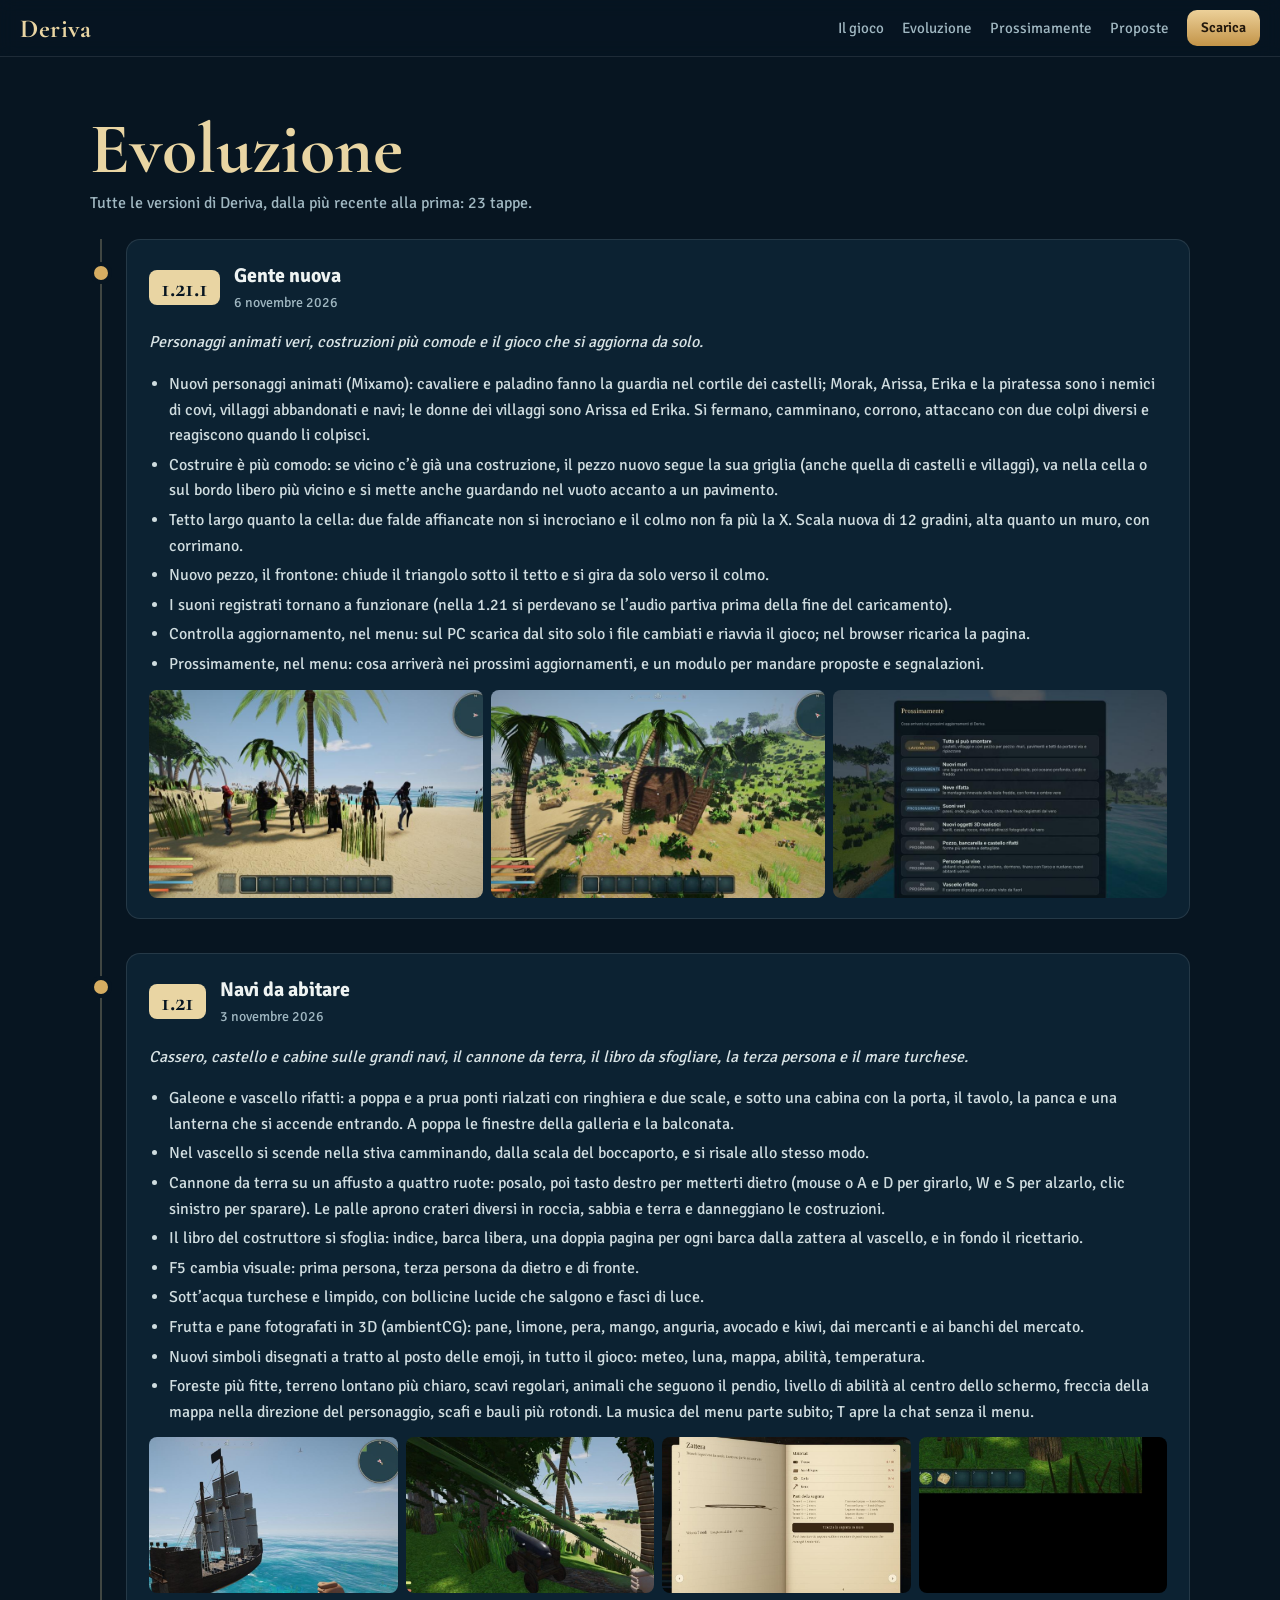
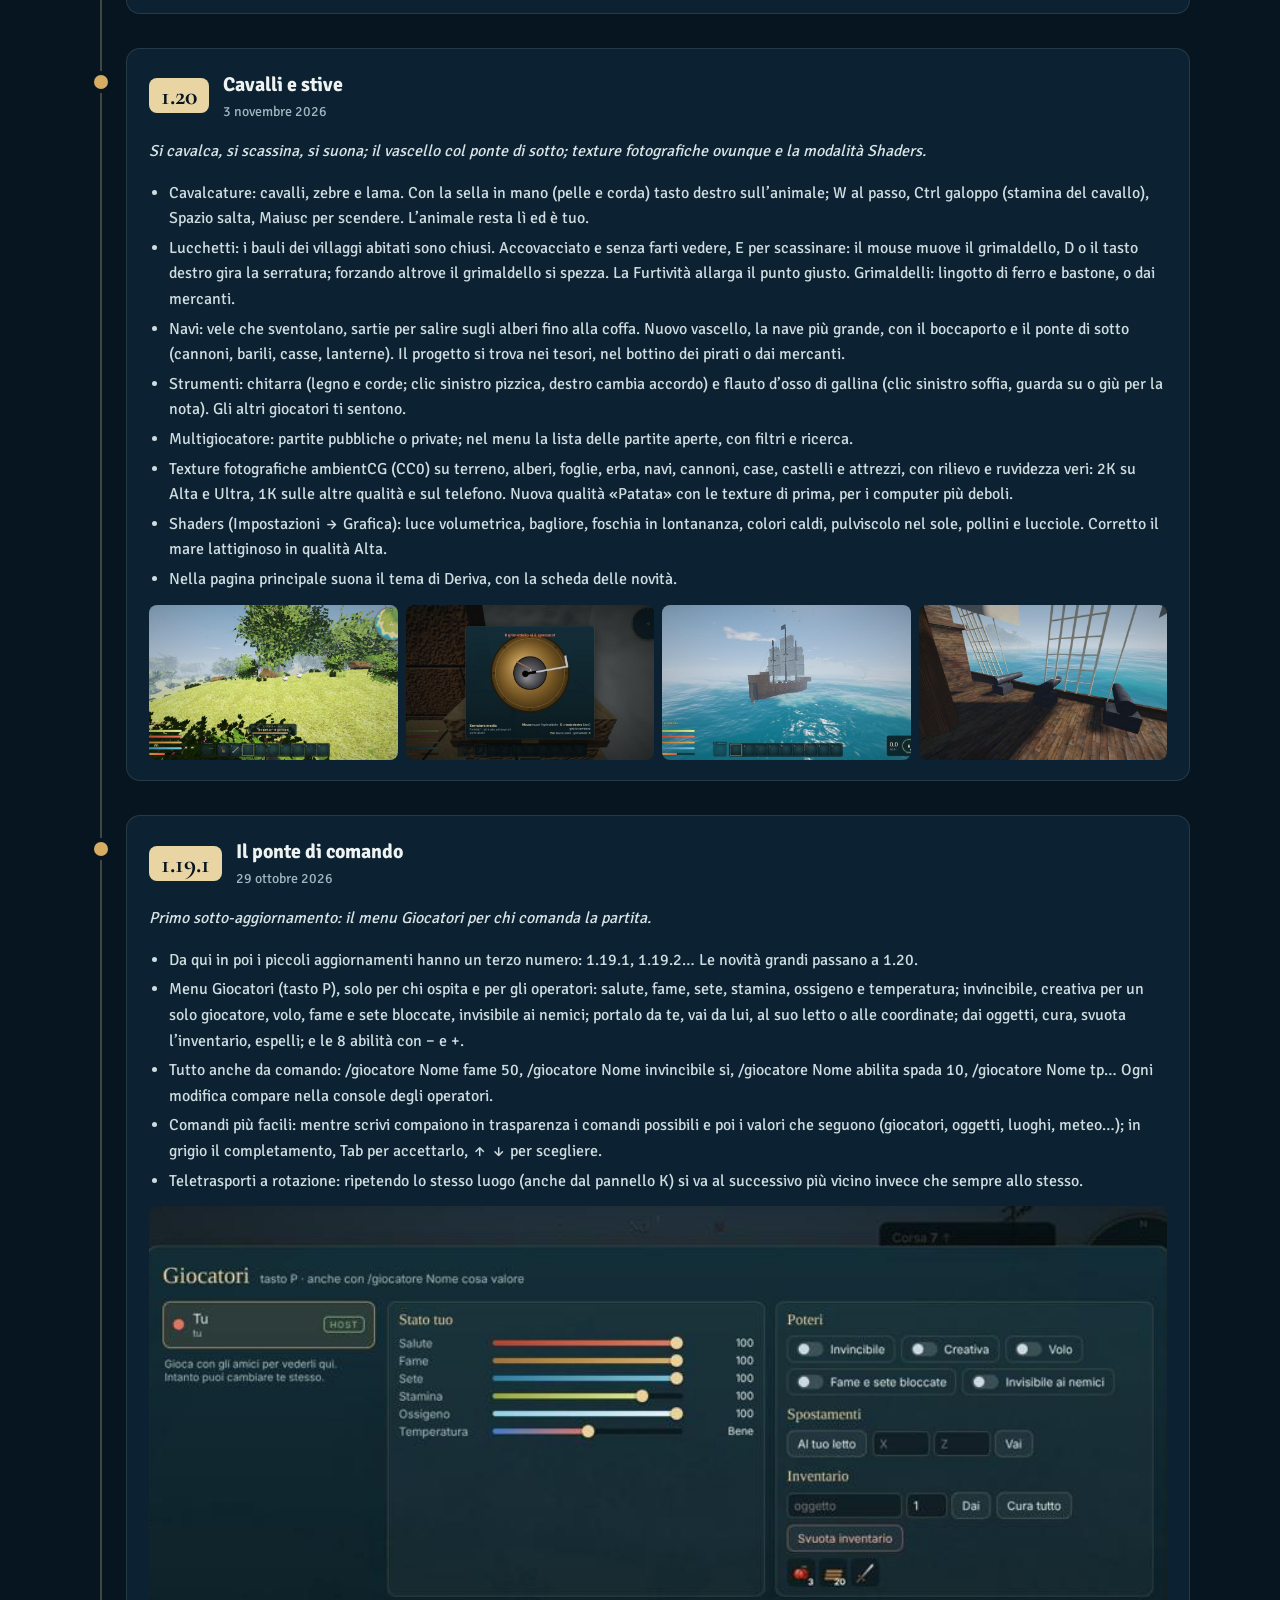
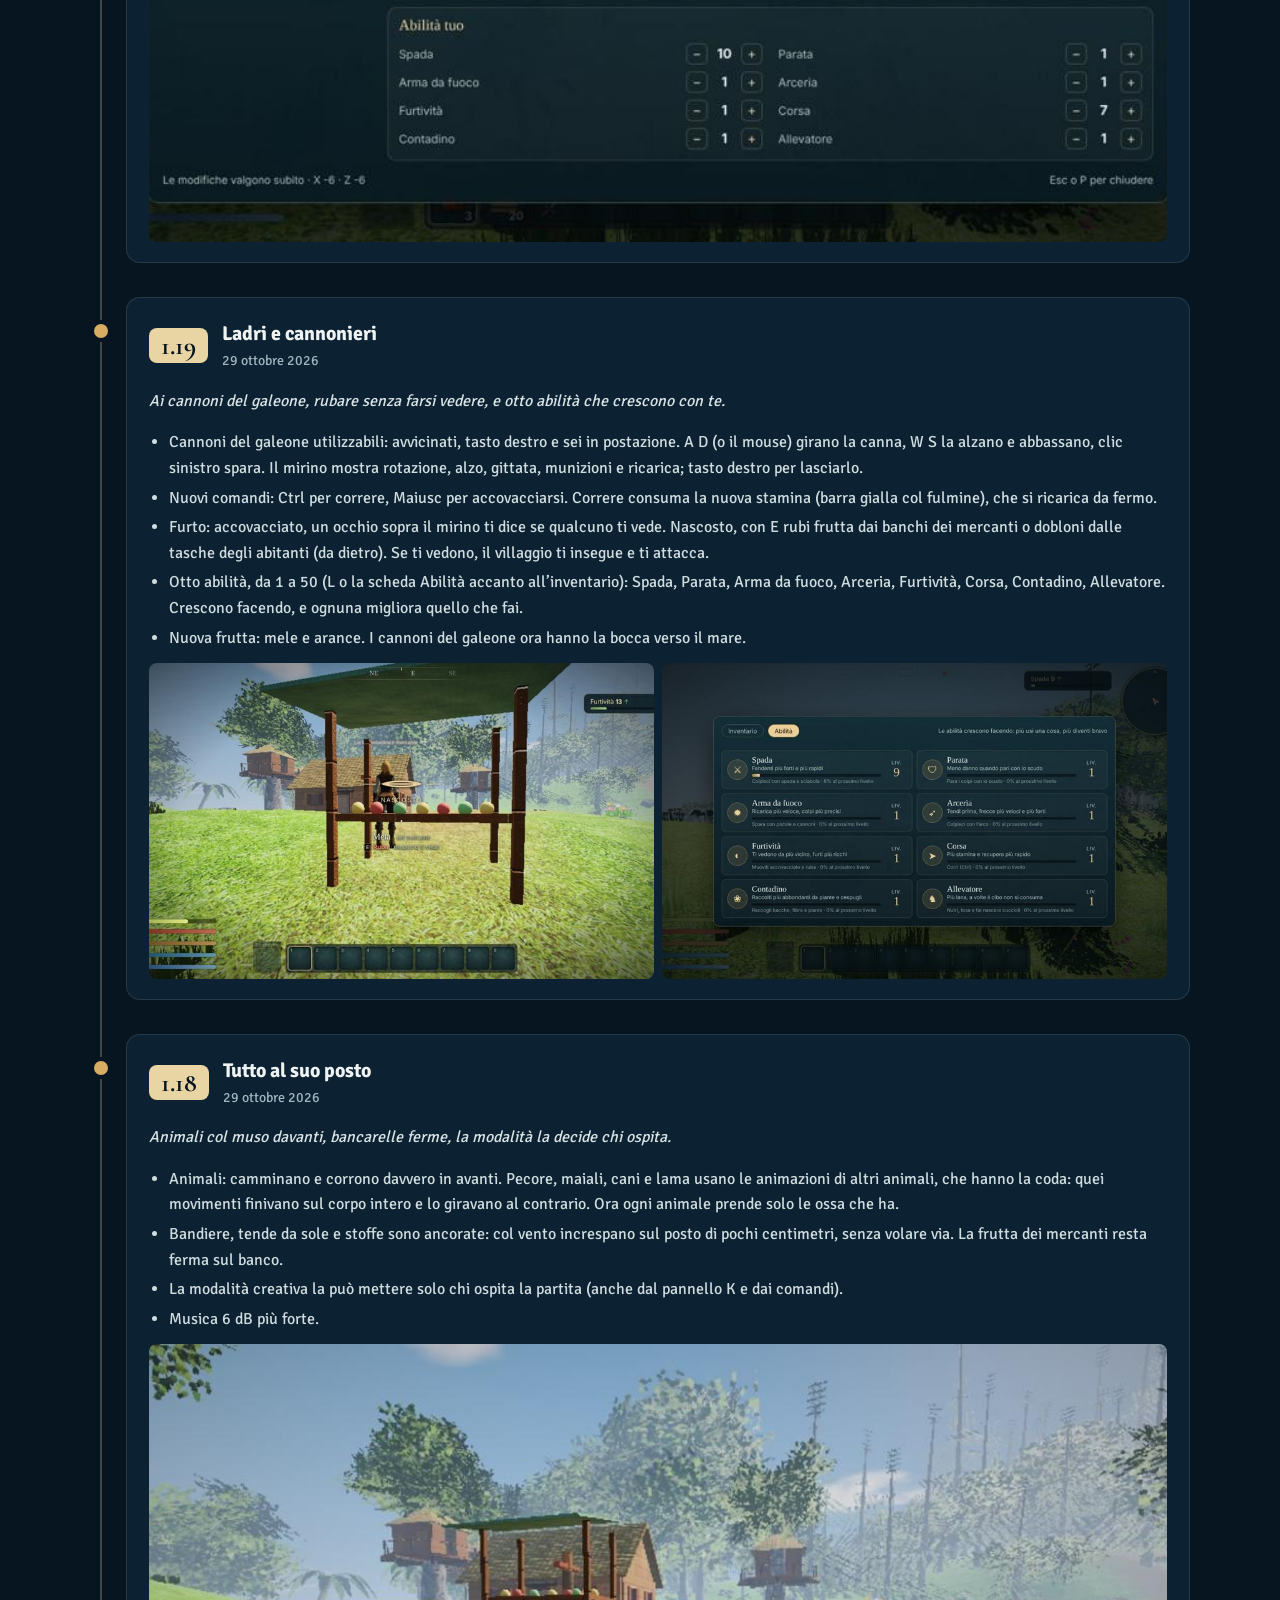
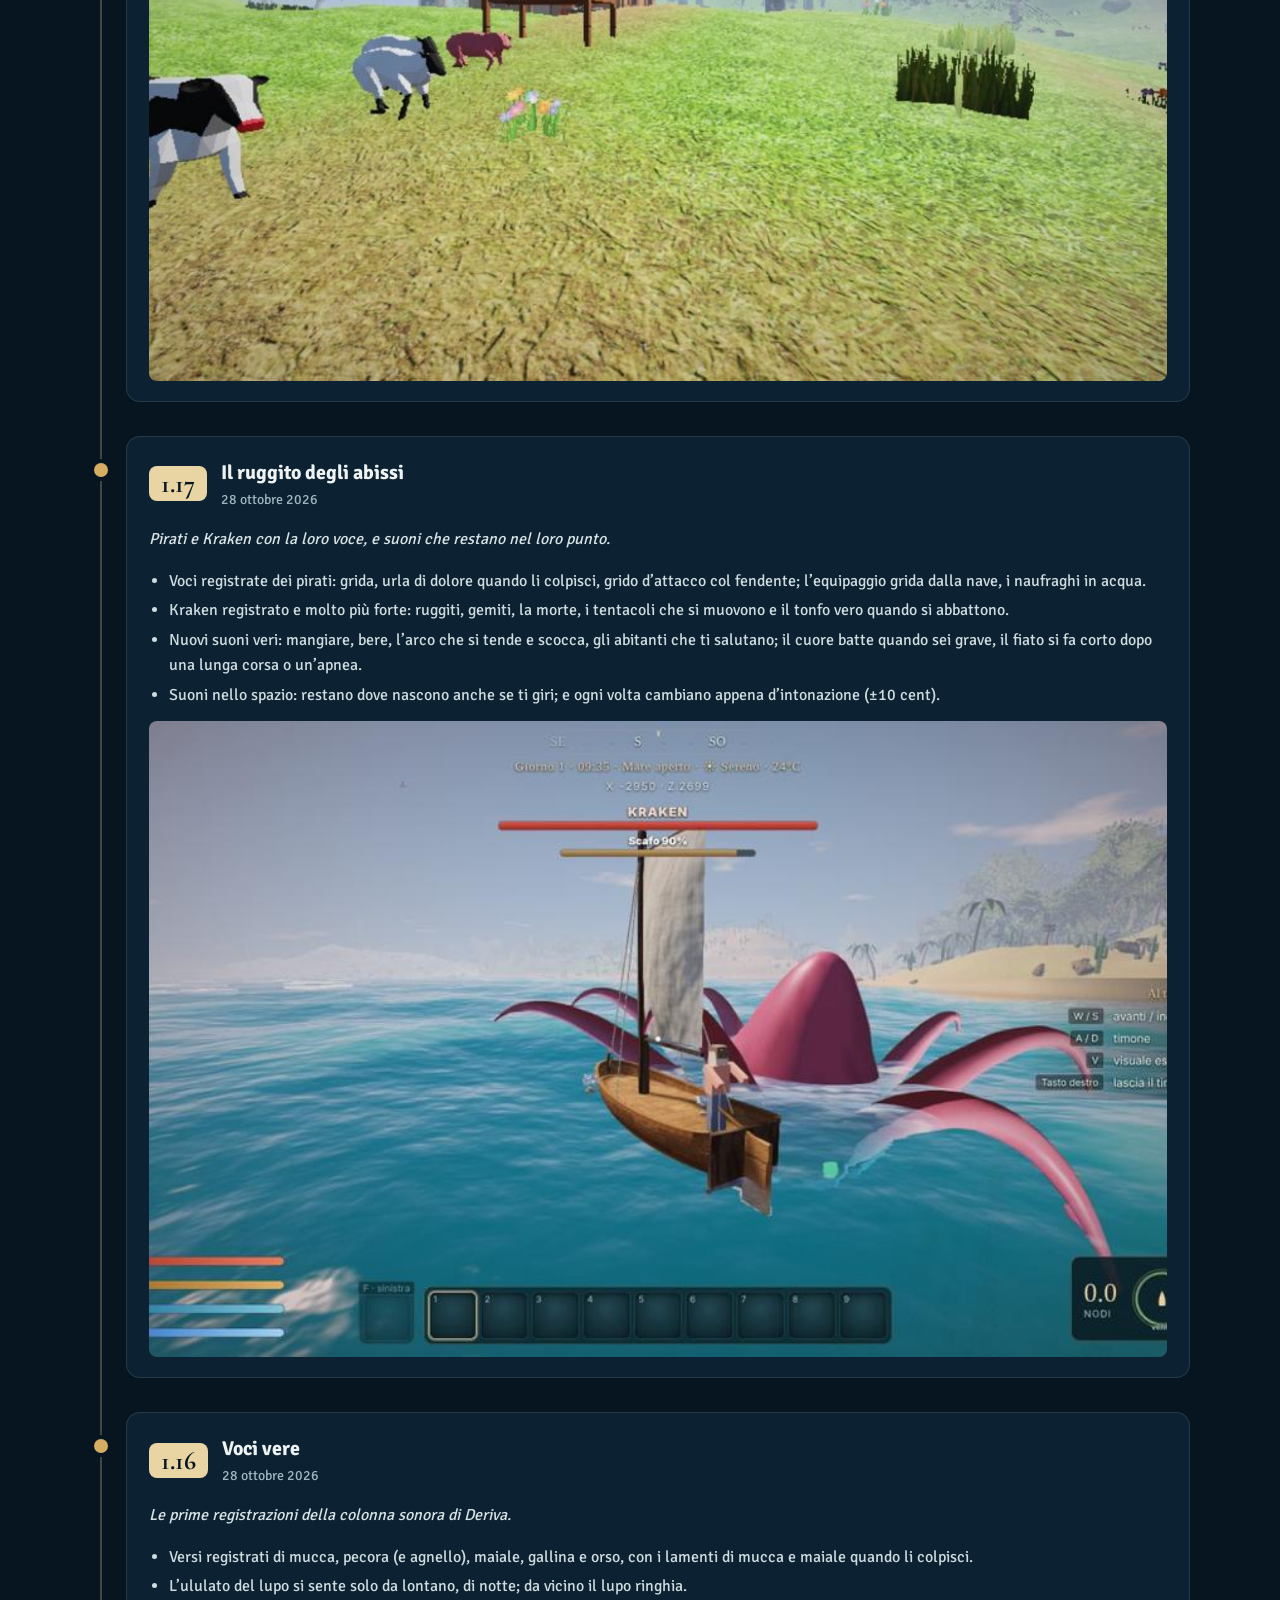
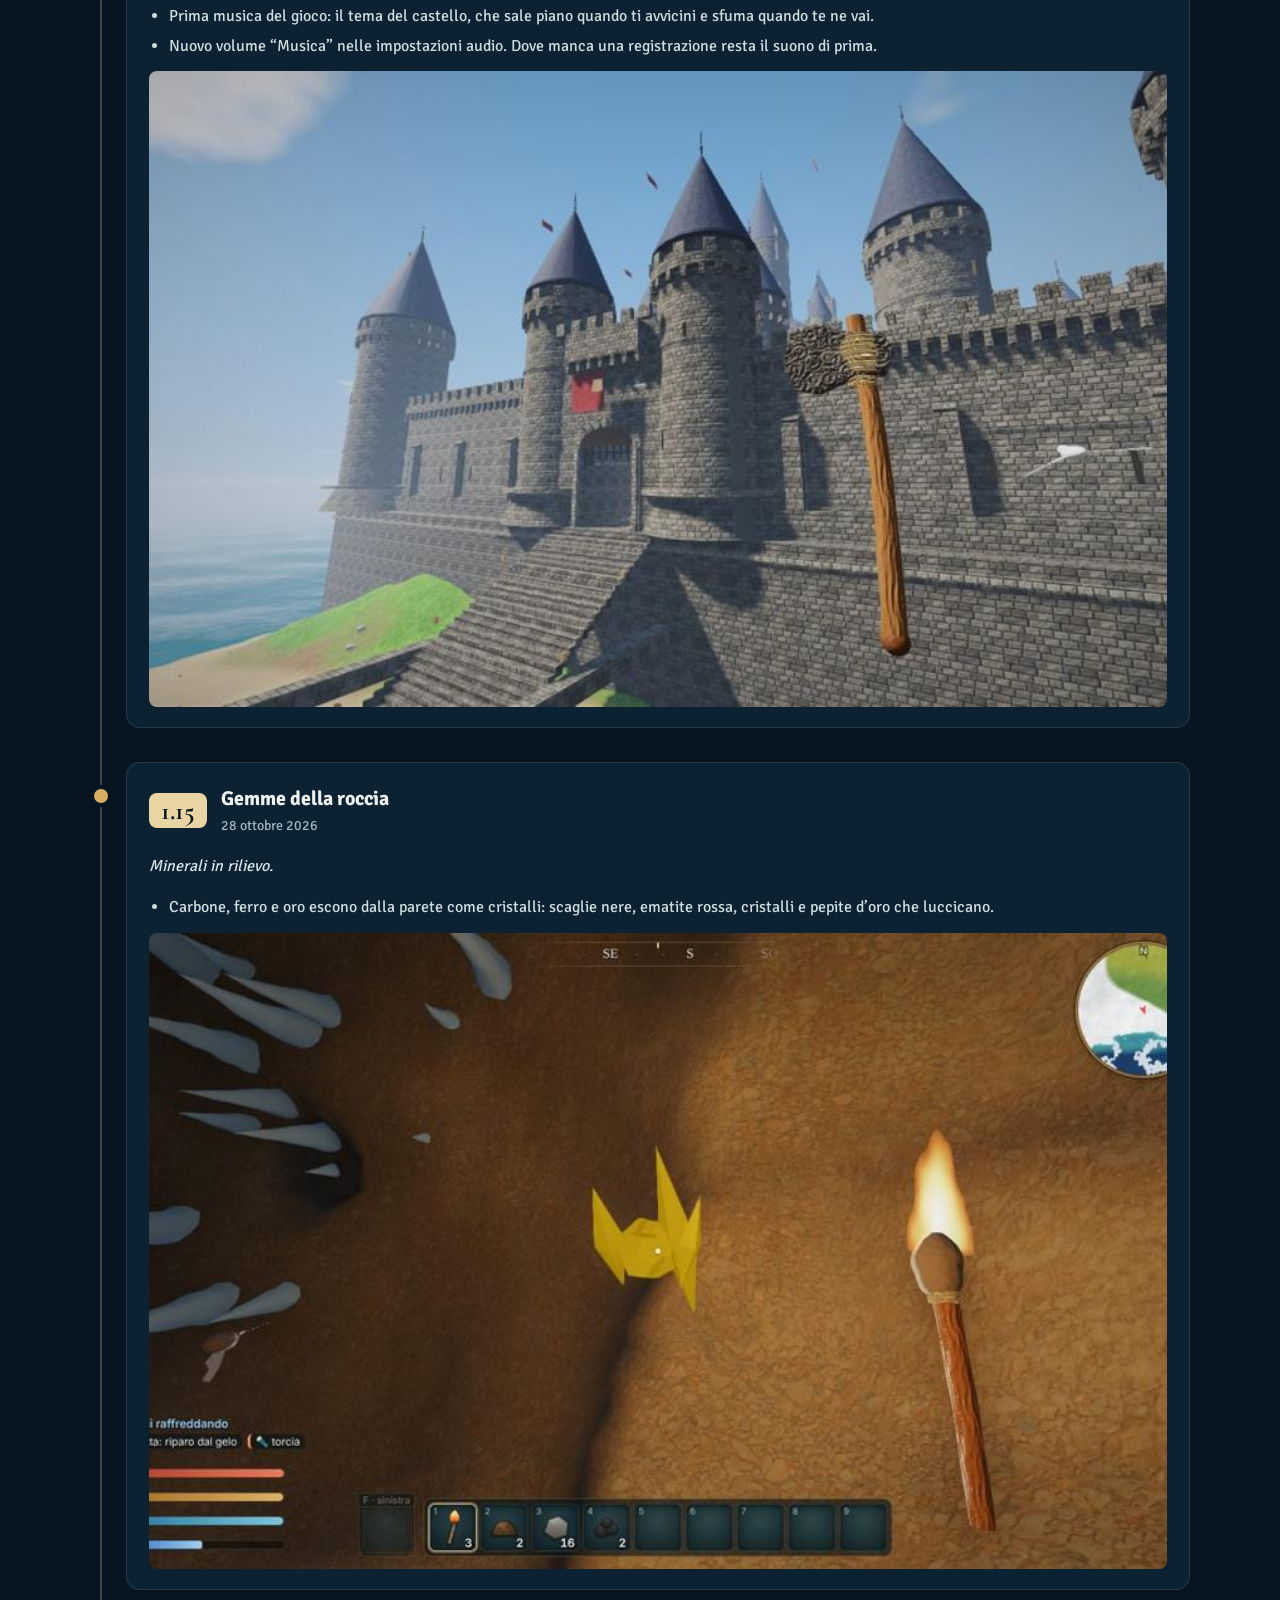
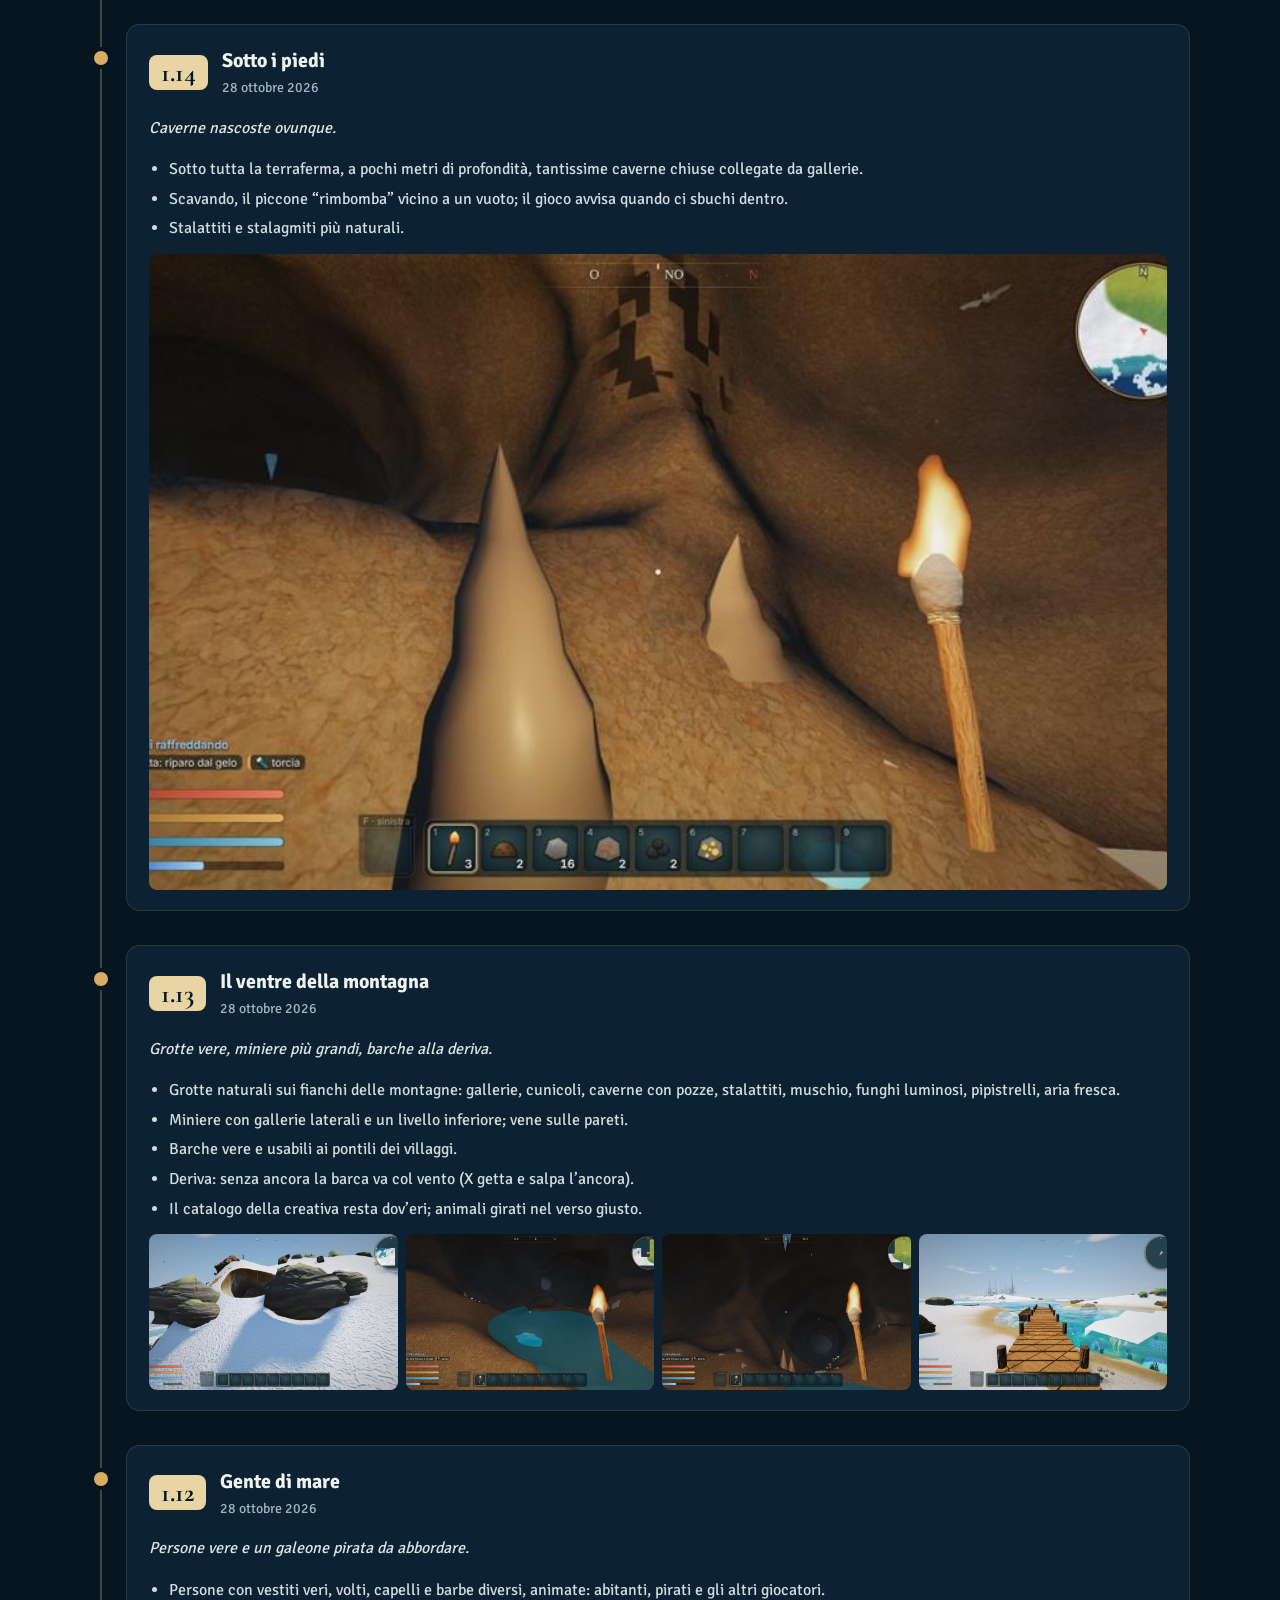
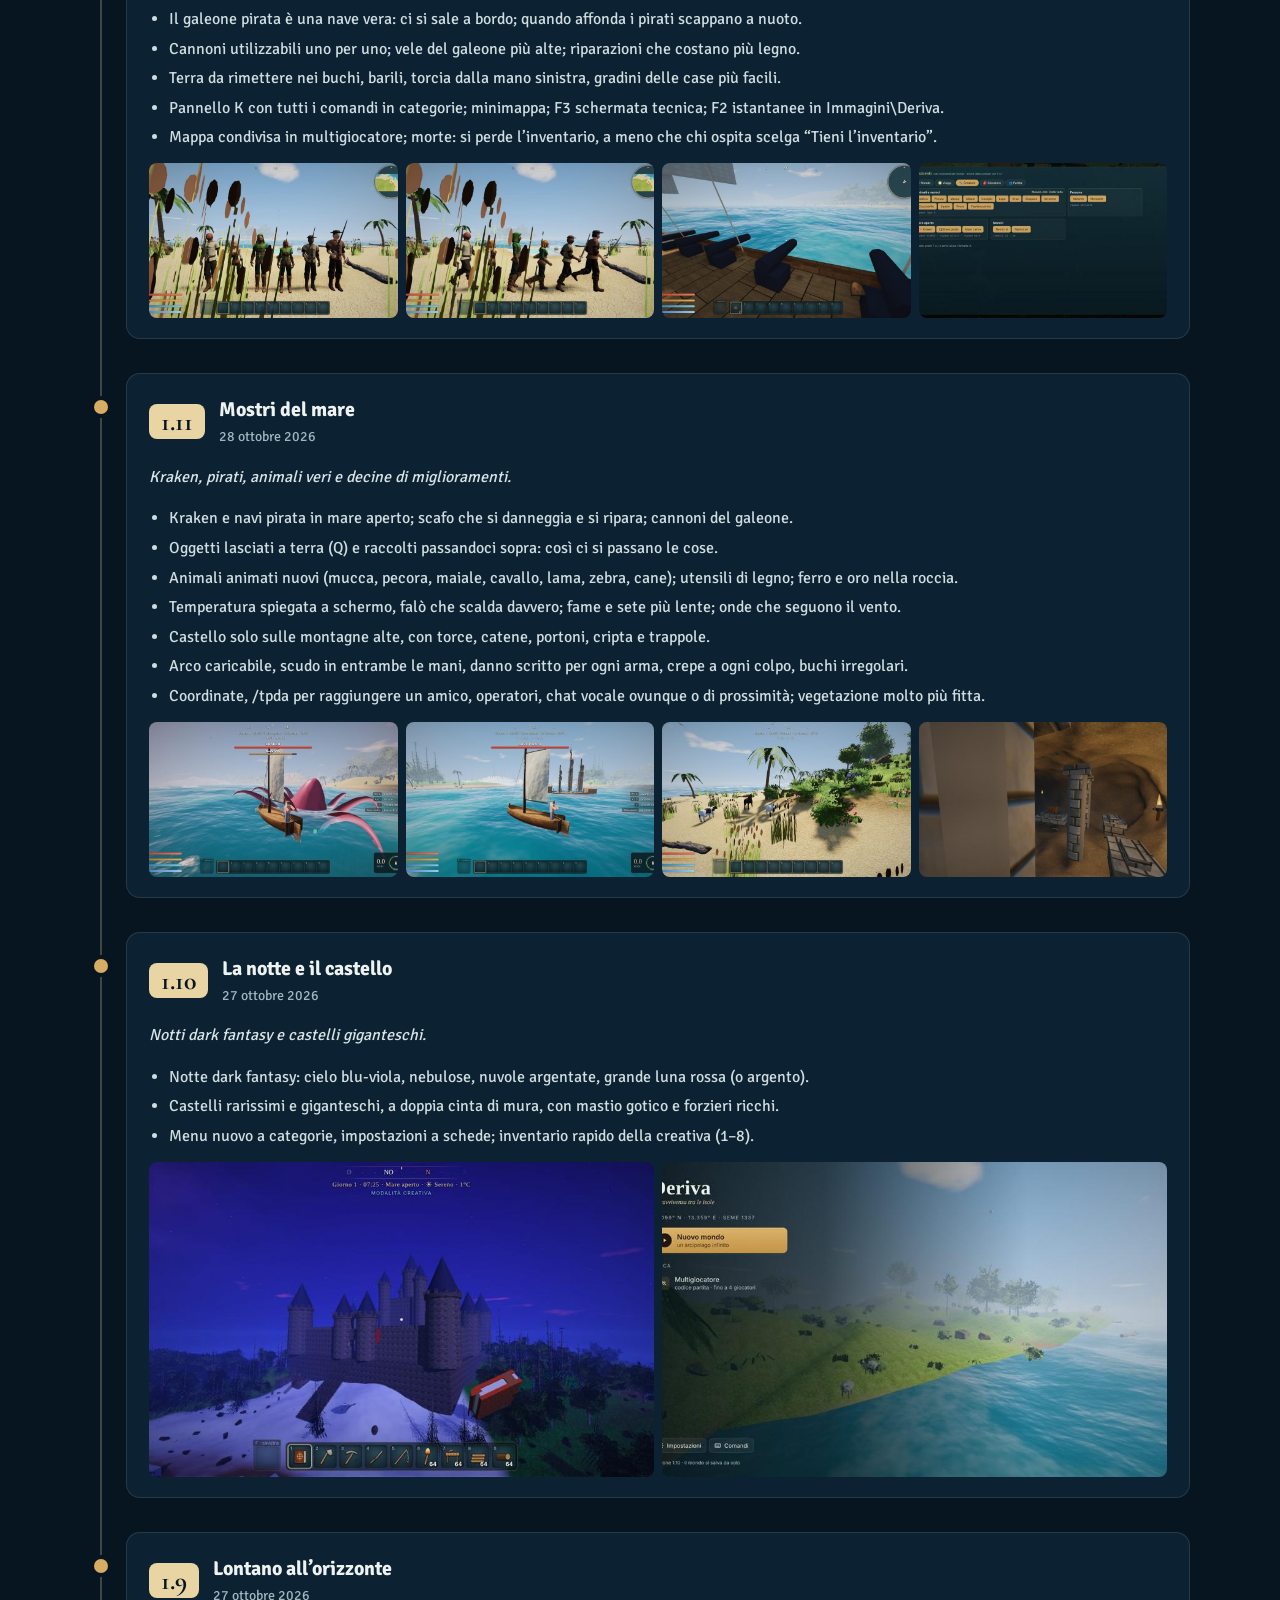
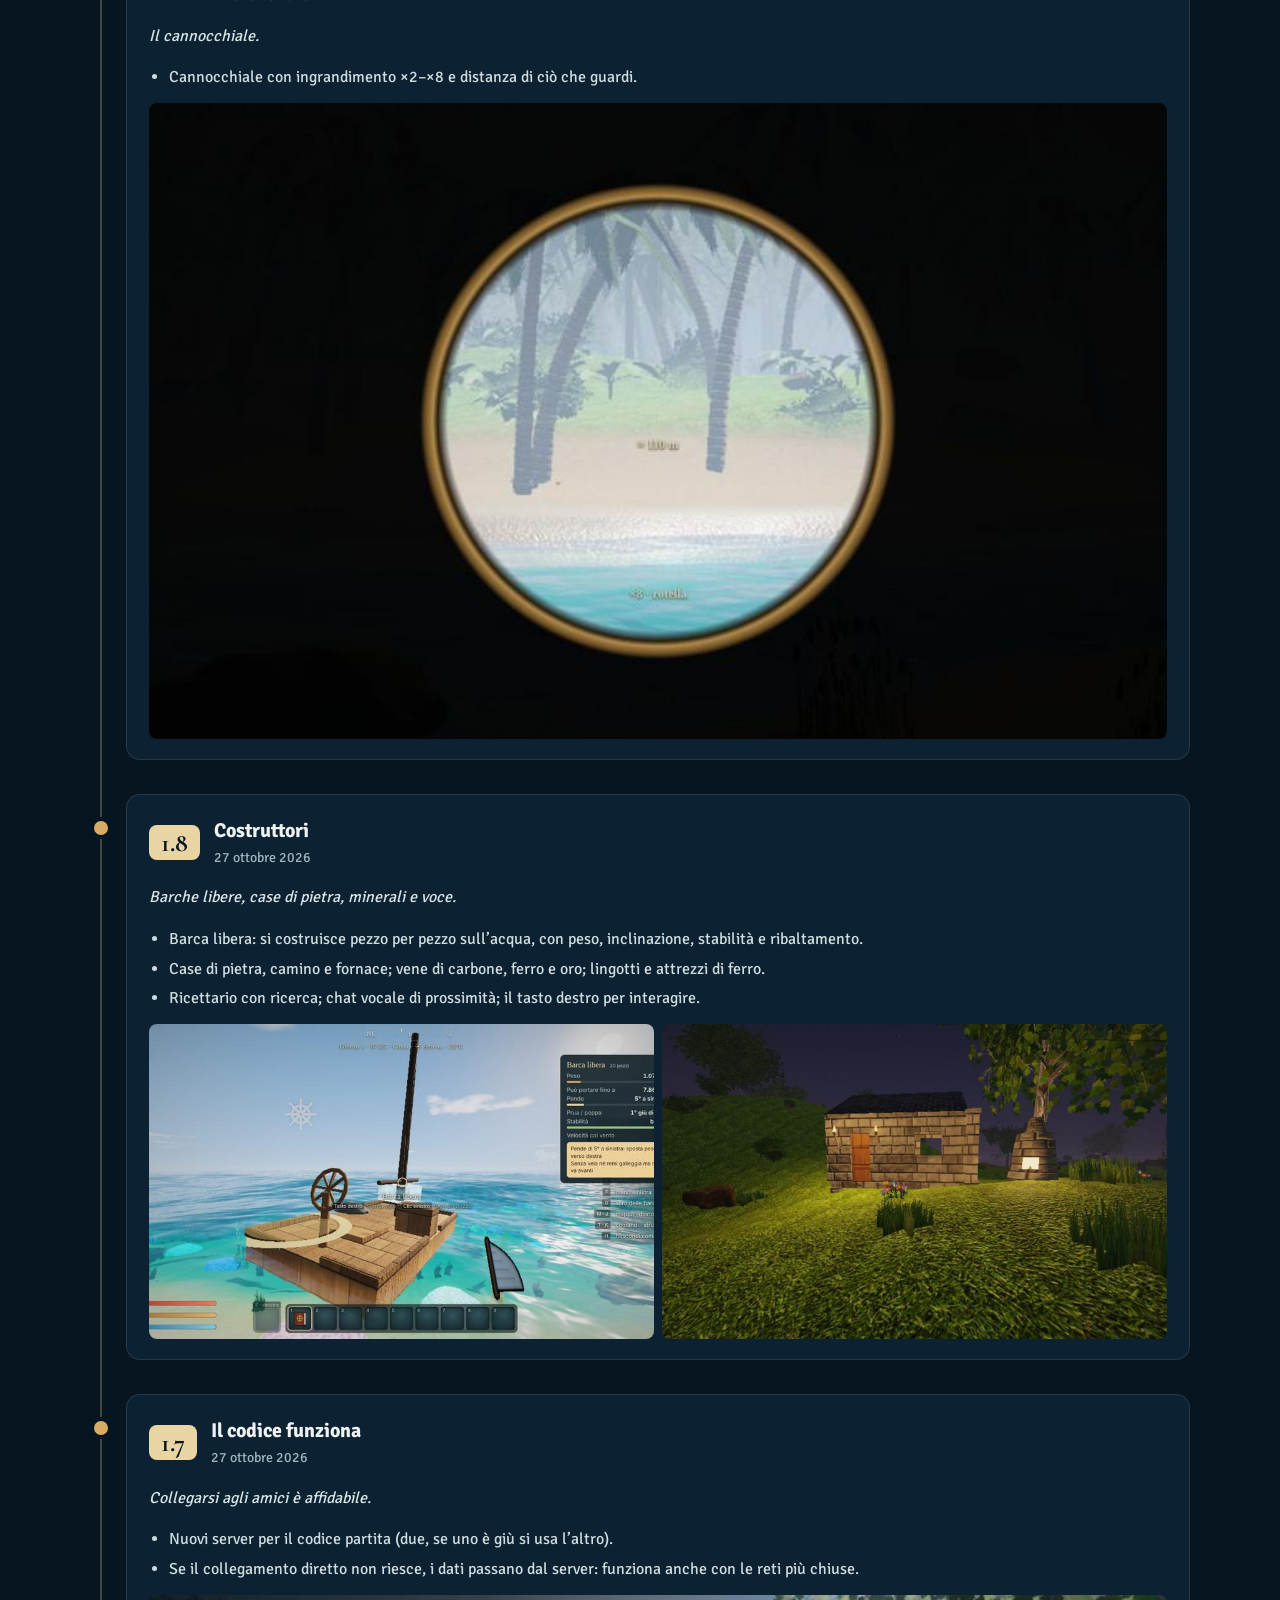
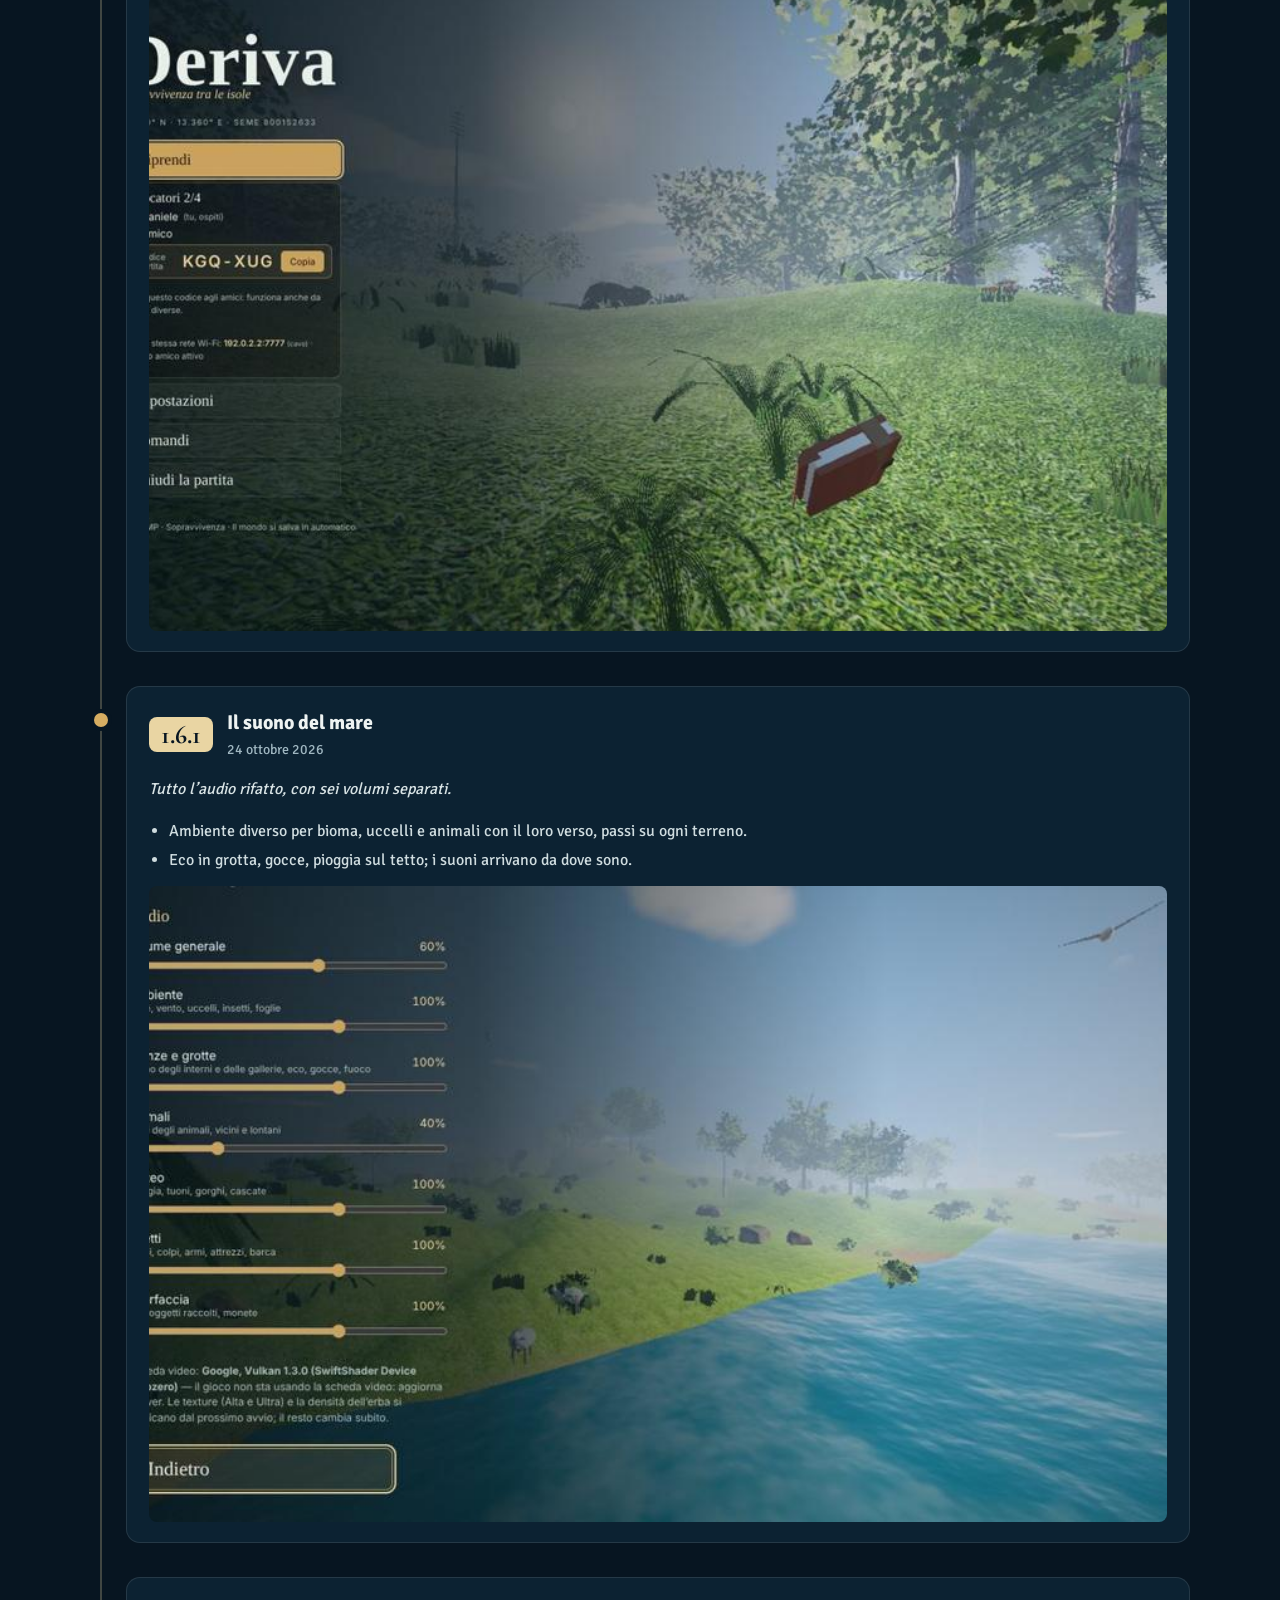
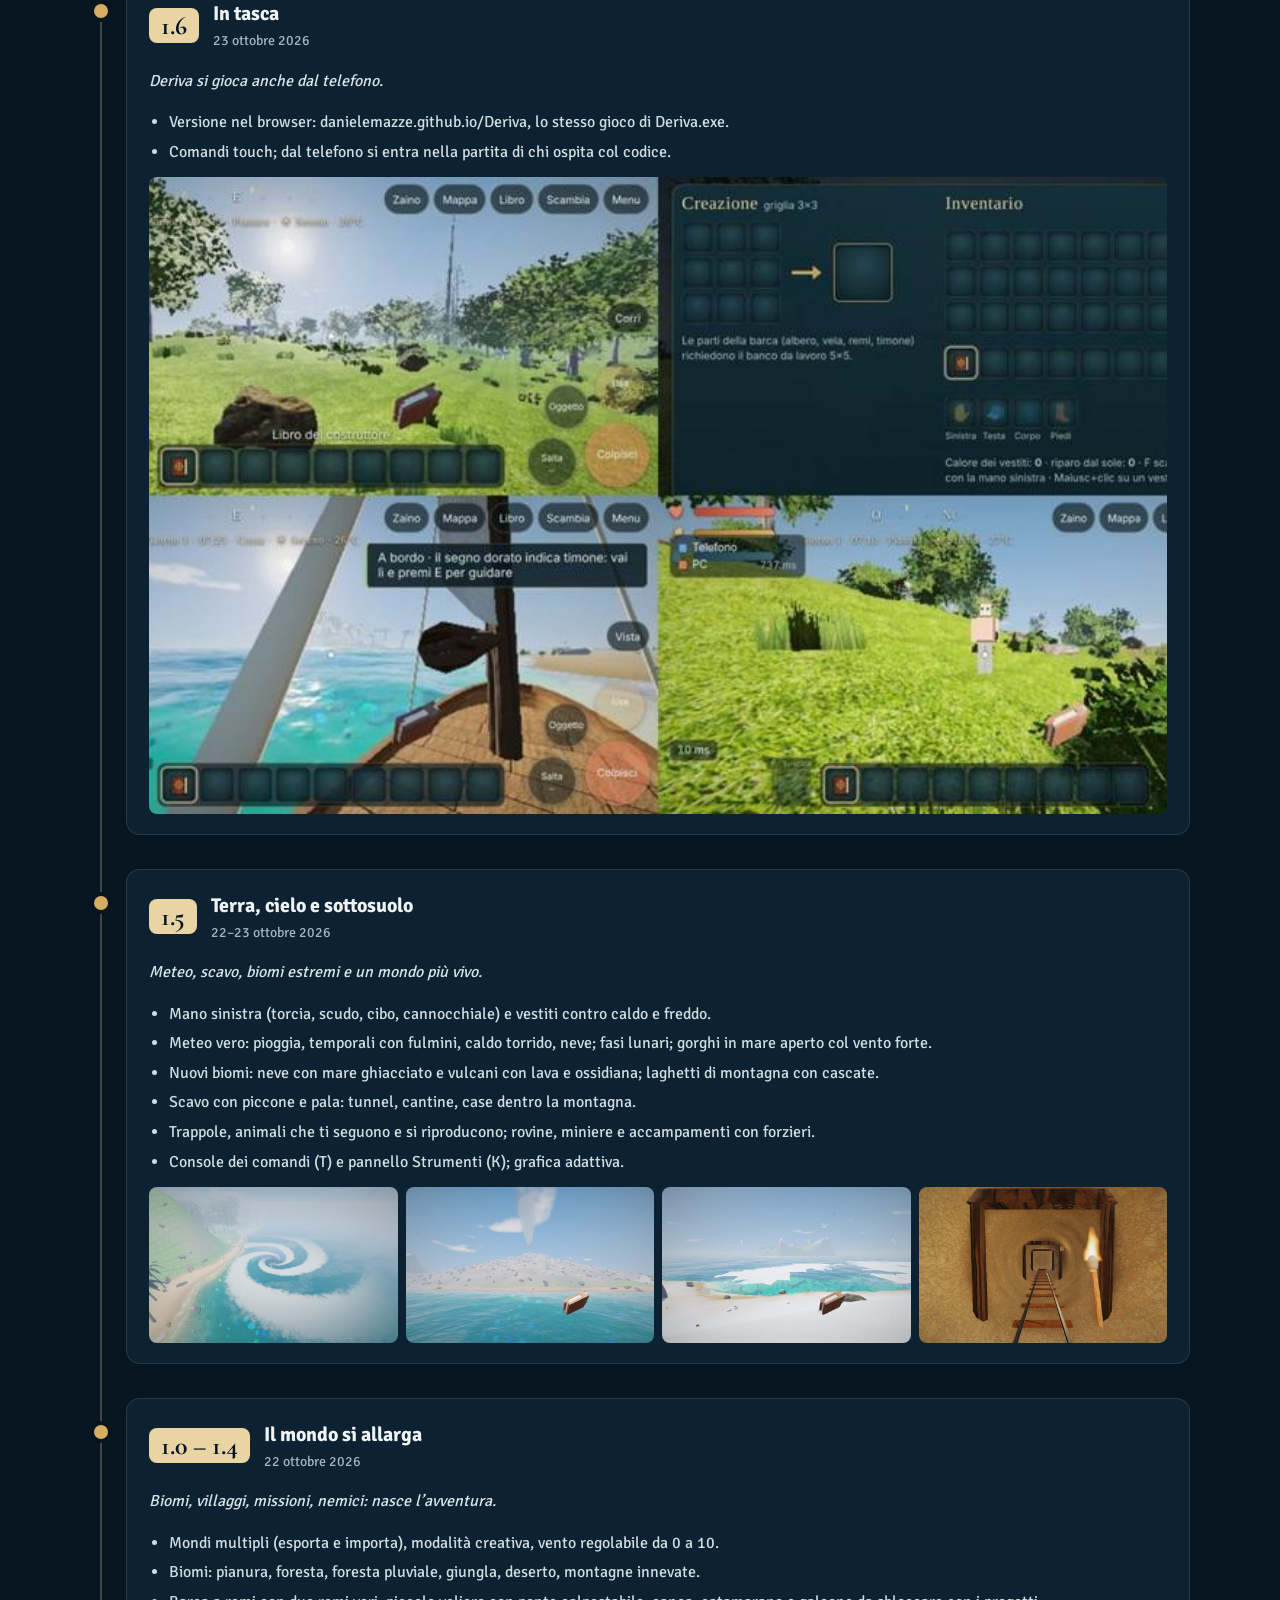
==== evoluzione.html @ d2ace9aa "Sito di Deriva: home, evoluzione, prossimamente, proposte Co-Authored-By: Claude Opus 5.5 <noreply@a" ====
<!doctype html><html lang="it"><head><meta charset="utf-8"><meta name="viewport" content="width=device-width,initial-scale=1">
<title>Deriva — evoluzione del gioco</title><meta name="description" content="Tutte le versioni di Deriva, dalla prima all’ultima, con le novità e le foto.">
<meta property="og:title" content="Deriva — evoluzione del gioco"><meta property="og:description" content="Tutte le versioni di Deriva, dalla prima all’ultima, con le novità e le foto."><meta property="og:image" content="img/hero_1.20.jpg">
<link rel="preconnect" href="https://fonts.googleapis.com"><link rel="preconnect" href="https://fonts.gstatic.com" crossorigin>
<link href="https://fonts.googleapis.com/css2?family=Cormorant+Garamond:wght@500;600;700&family=Signika:wght@400;500;600&display=swap" rel="stylesheet">
<link rel="stylesheet" href="stile.css"></head><body>
<header class="top"><a class="brand" href="index.html">Deriva</a><nav><a href="index.html#gioco">Il gioco</a><a href="evoluzione.html">Evoluzione</a><a href="index.html#prossimamente">Prossimamente</a><a href="index.html#proposte">Proposte</a><a class="btn sm" href="https://github.com/danielemazze/Deriva/releases/latest/download/Deriva-Windows.zip">Scarica</a></nav></header>
<main class="wrap evo"><h1 class="ptitle">Evoluzione</h1><p class="sub">Tutte le versioni di Deriva, dalla più recente alla prima: 23 tappe.</p>
<div class="timeline"><article class="ver" id="v1.21.1"><div class="vhead"><span class="vnum">1.21.1</span><div><h3>Gente nuova</h3><p class="date">6 novembre 2026</p></div></div>
 <p class="vs">Personaggi animati veri, costruzioni più comode e il gioco che si aggiorna da solo.</p><ul><li>Nuovi personaggi animati (Mixamo): cavaliere e paladino fanno la guardia nel cortile dei castelli; Morak, Arissa, Erika e la piratessa sono i nemici di covi, villaggi abbandonati e navi; le donne dei villaggi sono Arissa ed Erika. Si fermano, camminano, corrono, attaccano con due colpi diversi e reagiscono quando li colpisci.</li><li>Costruire è più comodo: se vicino c’è già una costruzione, il pezzo nuovo segue la sua griglia (anche quella di castelli e villaggi), va nella cella o sul bordo libero più vicino e si mette anche guardando nel vuoto accanto a un pavimento.</li><li>Tetto largo quanto la cella: due falde affiancate non si incrociano e il colmo non fa più la X. Scala nuova di 12 gradini, alta quanto un muro, con corrimano.</li><li>Nuovo pezzo, il frontone: chiude il triangolo sotto il tetto e si gira da solo verso il colmo.</li><li>I suoni registrati tornano a funzionare (nella 1.21 si perdevano se l’audio partiva prima della fine del caricamento).</li><li>Controlla aggiornamento, nel menu: sul PC scarica dal sito solo i file cambiati e riavvia il gioco; nel browser ricarica la pagina.</li><li>Prossimamente, nel menu: cosa arriverà nei prossimi aggiornamenti, e un modulo per mandare proposte e segnalazioni.</li></ul><div class="vimg"><img src="img/personaggi_1211.jpg" alt="Deriva 1.21.1" loading="lazy"><img src="img/costruzioni_1211.jpg" alt="Deriva 1.21.1" loading="lazy"><img src="img/prossimamente_1211.jpg" alt="Deriva 1.21.1" loading="lazy"></div></article><article class="ver" id="v1.21"><div class="vhead"><span class="vnum">1.21</span><div><h3>Navi da abitare</h3><p class="date">3 novembre 2026</p></div></div>
 <p class="vs">Cassero, castello e cabine sulle grandi navi, il cannone da terra, il libro da sfogliare, la terza persona e il mare turchese.</p><ul><li>Galeone e vascello rifatti: a poppa e a prua ponti rialzati con ringhiera e due scale, e sotto una cabina con la porta, il tavolo, la panca e una lanterna che si accende entrando. A poppa le finestre della galleria e la balconata.</li><li>Nel vascello si scende nella stiva camminando, dalla scala del boccaporto, e si risale allo stesso modo.</li><li>Cannone da terra su un affusto a quattro ruote: posalo, poi tasto destro per metterti dietro (mouse o A e D per girarlo, W e S per alzarlo, clic sinistro per sparare). Le palle aprono crateri diversi in roccia, sabbia e terra e danneggiano le costruzioni.</li><li>Il libro del costruttore si sfoglia: indice, barca libera, una doppia pagina per ogni barca dalla zattera al vascello, e in fondo il ricettario.</li><li>F5 cambia visuale: prima persona, terza persona da dietro e di fronte.</li><li>Sott’acqua turchese e limpido, con bollicine lucide che salgono e fasci di luce.</li><li>Frutta e pane fotografati in 3D (ambientCG): pane, limone, pera, mango, anguria, avocado e kiwi, dai mercanti e ai banchi del mercato.</li><li>Nuovi simboli disegnati a tratto al posto delle emoji, in tutto il gioco: meteo, luna, mappa, abilità, temperatura.</li><li>Foreste più fitte, terreno lontano più chiaro, scavi regolari, animali che seguono il pendio, livello di abilità al centro dello schermo, freccia della mappa nella direzione del personaggio, scafi e bauli più rotondi. La musica del menu parte subito; T apre la chat senza il menu.</li></ul><div class="vimg"><img src="img/navi_121.jpg" alt="Deriva 1.21" loading="lazy"><img src="img/cannone_121.jpg" alt="Deriva 1.21" loading="lazy"><img src="img/libro_121.jpg" alt="Deriva 1.21" loading="lazy"><img src="img/terza_121.jpg" alt="Deriva 1.21" loading="lazy"></div></article><article class="ver" id="v1.20"><div class="vhead"><span class="vnum">1.20</span><div><h3>Cavalli e stive</h3><p class="date">3 novembre 2026</p></div></div>
 <p class="vs">Si cavalca, si scassina, si suona; il vascello col ponte di sotto; texture fotografiche ovunque e la modalità Shaders.</p><ul><li>Cavalcature: cavalli, zebre e lama. Con la sella in mano (pelle e corda) tasto destro sull’animale; W al passo, Ctrl galoppo (stamina del cavallo), Spazio salta, Maiusc per scendere. L’animale resta lì ed è tuo.</li><li>Lucchetti: i bauli dei villaggi abitati sono chiusi. Accovacciato e senza farti vedere, E per scassinare: il mouse muove il grimaldello, D o il tasto destro gira la serratura; forzando altrove il grimaldello si spezza. La Furtività allarga il punto giusto. Grimaldelli: lingotto di ferro e bastone, o dai mercanti.</li><li>Navi: vele che sventolano, sartie per salire sugli alberi fino alla coffa. Nuovo vascello, la nave più grande, con il boccaporto e il ponte di sotto (cannoni, barili, casse, lanterne). Il progetto si trova nei tesori, nel bottino dei pirati o dai mercanti.</li><li>Strumenti: chitarra (legno e corde; clic sinistro pizzica, destro cambia accordo) e flauto d’osso di gallina (clic sinistro soffia, guarda su o giù per la nota). Gli altri giocatori ti sentono.</li><li>Multigiocatore: partite pubbliche o private; nel menu la lista delle partite aperte, con filtri e ricerca.</li><li>Texture fotografiche ambientCG (CC0) su terreno, alberi, foglie, erba, navi, cannoni, case, castelli e attrezzi, con rilievo e ruvidezza veri: 2K su Alta e Ultra, 1K sulle altre qualità e sul telefono. Nuova qualità «Patata» con le texture di prima, per i computer più deboli.</li><li>Shaders (Impostazioni → Grafica): luce volumetrica, bagliore, foschia in lontananza, colori caldi, pulviscolo nel sole, pollini e lucciole. Corretto il mare lattiginoso in qualità Alta.</li><li>Nella pagina principale suona il tema di Deriva, con la scheda delle novità.</li></ul><div class="vimg"><img src="img/cavallo_120.jpg" alt="Deriva 1.20" loading="lazy"><img src="img/scasso_120.jpg" alt="Deriva 1.20" loading="lazy"><img src="img/vascello_120.jpg" alt="Deriva 1.20" loading="lazy"><img src="img/texture_120.jpg" alt="Deriva 1.20" loading="lazy"></div></article><article class="ver" id="v1.19.1"><div class="vhead"><span class="vnum">1.19.1</span><div><h3>Il ponte di comando</h3><p class="date">29 ottobre 2026</p></div></div>
 <p class="vs">Primo sotto-aggiornamento: il menu Giocatori per chi comanda la partita.</p><ul><li>Da qui in poi i piccoli aggiornamenti hanno un terzo numero: 1.19.1, 1.19.2… Le novità grandi passano a 1.20.</li><li>Menu Giocatori (tasto P), solo per chi ospita e per gli operatori: salute, fame, sete, stamina, ossigeno e temperatura; invincibile, creativa per un solo giocatore, volo, fame e sete bloccate, invisibile ai nemici; portalo da te, vai da lui, al suo letto o alle coordinate; dai oggetti, cura, svuota l’inventario, espelli; e le 8 abilità con − e +.</li><li>Tutto anche da comando: /giocatore Nome fame 50, /giocatore Nome invincibile si, /giocatore Nome abilita spada 10, /giocatore Nome tp… Ogni modifica compare nella console degli operatori.</li><li>Comandi più facili: mentre scrivi compaiono in trasparenza i comandi possibili e poi i valori che seguono (giocatori, oggetti, luoghi, meteo…); in grigio il completamento, Tab per accettarlo, ↑ ↓ per scegliere.</li><li>Teletrasporti a rotazione: ripetendo lo stesso luogo (anche dal pannello K) si va al successivo più vicino invece che sempre allo stesso.</li></ul><div class="vimg"><img src="img/giocatori_1191.jpg" alt="Deriva 1.19.1" loading="lazy"></div></article><article class="ver" id="v1.19"><div class="vhead"><span class="vnum">1.19</span><div><h3>Ladri e cannonieri</h3><p class="date">29 ottobre 2026</p></div></div>
 <p class="vs">Ai cannoni del galeone, rubare senza farsi vedere, e otto abilità che crescono con te.</p><ul><li>Cannoni del galeone utilizzabili: avvicinati, tasto destro e sei in postazione. A D (o il mouse) girano la canna, W S la alzano e abbassano, clic sinistro spara. Il mirino mostra rotazione, alzo, gittata, munizioni e ricarica; tasto destro per lasciarlo.</li><li>Nuovi comandi: Ctrl per correre, Maiusc per accovacciarsi. Correre consuma la nuova stamina (barra gialla col fulmine), che si ricarica da fermo.</li><li>Furto: accovacciato, un occhio sopra il mirino ti dice se qualcuno ti vede. Nascosto, con E rubi frutta dai banchi dei mercanti o dobloni dalle tasche degli abitanti (da dietro). Se ti vedono, il villaggio ti insegue e ti attacca.</li><li>Otto abilità, da 1 a 50 (L o la scheda Abilità accanto all’inventario): Spada, Parata, Arma da fuoco, Arceria, Furtività, Corsa, Contadino, Allevatore. Crescono facendo, e ognuna migliora quello che fai.</li><li>Nuova frutta: mele e arance. I cannoni del galeone ora hanno la bocca verso il mare.</li></ul><div class="vimg"><img src="img/furto_119.jpg" alt="Deriva 1.19" loading="lazy"><img src="img/abilita_119.jpg" alt="Deriva 1.19" loading="lazy"></div></article><article class="ver" id="v1.18"><div class="vhead"><span class="vnum">1.18</span><div><h3>Tutto al suo posto</h3><p class="date">29 ottobre 2026</p></div></div>
 <p class="vs">Animali col muso davanti, bancarelle ferme, la modalità la decide chi ospita.</p><ul><li>Animali: camminano e corrono davvero in avanti. Pecore, maiali, cani e lama usano le animazioni di altri animali, che hanno la coda: quei movimenti finivano sul corpo intero e lo giravano al contrario. Ora ogni animale prende solo le ossa che ha.</li><li>Bandiere, tende da sole e stoffe sono ancorate: col vento increspano sul posto di pochi centimetri, senza volare via. La frutta dei mercanti resta ferma sul banco.</li><li>La modalità creativa la può mettere solo chi ospita la partita (anche dal pannello K e dai comandi).</li><li>Musica 6 dB più forte.</li></ul><div class="vimg"><img src="img/hero_1.18.jpg" alt="Deriva 1.18" loading="lazy"></div></article><article class="ver" id="v1.17"><div class="vhead"><span class="vnum">1.17</span><div><h3>Il ruggito degli abissi</h3><p class="date">28 ottobre 2026</p></div></div>
 <p class="vs">Pirati e Kraken con la loro voce, e suoni che restano nel loro punto.</p><ul><li>Voci registrate dei pirati: grida, urla di dolore quando li colpisci, grido d’attacco col fendente; l’equipaggio grida dalla nave, i naufraghi in acqua.</li><li>Kraken registrato e molto più forte: ruggiti, gemiti, la morte, i tentacoli che si muovono e il tonfo vero quando si abbattono.</li><li>Nuovi suoni veri: mangiare, bere, l’arco che si tende e scocca, gli abitanti che ti salutano; il cuore batte quando sei grave, il fiato si fa corto dopo una lunga corsa o un’apnea.</li><li>Suoni nello spazio: restano dove nascono anche se ti giri; e ogni volta cambiano appena d’intonazione (±10 cent).</li></ul><div class="vimg"><img src="img/pv_kraken_b.jpg" alt="Deriva 1.17" loading="lazy"></div></article><article class="ver" id="v1.16"><div class="vhead"><span class="vnum">1.16</span><div><h3>Voci vere</h3><p class="date">28 ottobre 2026</p></div></div>
 <p class="vs">Le prime registrazioni della colonna sonora di Deriva.</p><ul><li>Versi registrati di mucca, pecora (e agnello), maiale, gallina e orso, con i lamenti di mucca e maiale quando li colpisci.</li><li>L’ululato del lupo si sente solo da lontano, di notte; da vicino il lupo ringhia.</li><li>Prima musica del gioco: il tema del castello, che sale piano quando ti avvicini e sfuma quando te ne vai.</li><li>Nuovo volume “Musica” nelle impostazioni audio. Dove manca una registrazione resta il suono di prima.</li></ul><div class="vimg"><img src="img/k_gate.jpg" alt="Deriva 1.16" loading="lazy"></div></article><article class="ver" id="v1.15"><div class="vhead"><span class="vnum">1.15</span><div><h3>Gemme della roccia</h3><p class="date">28 ottobre 2026</p></div></div>
 <p class="vs">Minerali in rilievo.</p><ul><li>Carbone, ferro e oro escono dalla parete come cristalli: scaglie nere, ematite rossa, cristalli e pepite d’oro che luccicano.</li></ul><div class="vimg"><img src="img/gem_3.jpg" alt="Deriva 1.15" loading="lazy"></div></article><article class="ver" id="v1.14"><div class="vhead"><span class="vnum">1.14</span><div><h3>Sotto i piedi</h3><p class="date">28 ottobre 2026</p></div></div>
 <p class="vs">Caverne nascoste ovunque.</p><ul><li>Sotto tutta la terraferma, a pochi metri di profondità, tantissime caverne chiuse collegate da gallerie.</li><li>Scavando, il piccone “rimbomba” vicino a un vuoto; il gioco avvisa quando ci sbuchi dentro.</li><li>Stalattiti e stalagmiti più naturali.</li></ul><div class="vimg"><img src="img/hc_dentro2.jpg" alt="Deriva 1.14" loading="lazy"></div></article><article class="ver" id="v1.13"><div class="vhead"><span class="vnum">1.13</span><div><h3>Il ventre della montagna</h3><p class="date">28 ottobre 2026</p></div></div>
 <p class="vs">Grotte vere, miniere più grandi, barche alla deriva.</p><ul><li>Grotte naturali sui fianchi delle montagne: gallerie, cunicoli, caverne con pozze, stalattiti, muschio, funghi luminosi, pipistrelli, aria fresca.</li><li>Miniere con gallerie laterali e un livello inferiore; vene sulle pareti.</li><li>Barche vere e usabili ai pontili dei villaggi.</li><li>Deriva: senza ancora la barca va col vento (X getta e salpa l’ancora).</li><li>Il catalogo della creativa resta dov’eri; animali girati nel verso giusto.</li></ul><div class="vimg"><img src="img/c_imbocco.jpg" alt="Deriva 1.13" loading="lazy"><img src="img/c_caverna1.jpg" alt="Deriva 1.13" loading="lazy"><img src="img/c_volta.jpg" alt="Deriva 1.13" loading="lazy"><img src="img/h_porto.jpg" alt="Deriva 1.13" loading="lazy"></div></article><article class="ver" id="v1.12"><div class="vhead"><span class="vnum">1.12</span><div><h3>Gente di mare</h3><p class="date">28 ottobre 2026</p></div></div>
 <p class="vs">Persone vere e un galeone pirata da abbordare.</p><ul><li>Persone con vestiti veri, volti, capelli e barbe diversi, animate: abitanti, pirati e gli altri giocatori.</li><li>Il galeone pirata è una nave vera: ci si sale a bordo; quando affonda i pirati scappano a nuoto.</li><li>Cannoni utilizzabili uno per uno; vele del galeone più alte; riparazioni che costano più legno.</li><li>Terra da rimettere nei buchi, barili, torcia dalla mano sinistra, gradini delle case più facili.</li><li>Pannello K con tutti i comandi in categorie; minimappa; F3 schermata tecnica; F2 istantanee in Immagini\Deriva.</li><li>Mappa condivisa in multigiocatore; morte: si perde l’inventario, a meno che chi ospita scelga “Tieni l’inventario”.</li></ul><div class="vimg"><img src="img/h_idle.jpg" alt="Deriva 1.12" loading="lazy"><img src="img/h_walk.jpg" alt="Deriva 1.12" loading="lazy"><img src="img/t_gal_cannone.jpg" alt="Deriva 1.12" loading="lazy"><img src="img/t_k_creature.jpg" alt="Deriva 1.12" loading="lazy"></div></article><article class="ver" id="v1.11"><div class="vhead"><span class="vnum">1.11</span><div><h3>Mostri del mare</h3><p class="date">28 ottobre 2026</p></div></div>
 <p class="vs">Kraken, pirati, animali veri e decine di miglioramenti.</p><ul><li>Kraken e navi pirata in mare aperto; scafo che si danneggia e si ripara; cannoni del galeone.</li><li>Oggetti lasciati a terra (Q) e raccolti passandoci sopra: così ci si passano le cose.</li><li>Animali animati nuovi (mucca, pecora, maiale, cavallo, lama, zebra, cane); utensili di legno; ferro e oro nella roccia.</li><li>Temperatura spiegata a schermo, falò che scalda davvero; fame e sete più lente; onde che seguono il vento.</li><li>Castello solo sulle montagne alte, con torce, catene, portoni, cripta e trappole.</li><li>Arco caricabile, scudo in entrambe le mani, danno scritto per ogni arma, crepe a ogni colpo, buchi irregolari.</li><li>Coordinate, /tpda per raggiungere un amico, operatori, chat vocale ovunque o di prossimità; vegetazione molto più fitta.</li></ul><div class="vimg"><img src="img/pv_kraken_b.jpg" alt="Deriva 1.11" loading="lazy"><img src="img/pv_pirati.jpg" alt="Deriva 1.11" loading="lazy"><img src="img/pv_animali.jpg" alt="Deriva 1.11" loading="lazy"><img src="img/cs_cripta.jpg" alt="Deriva 1.11" loading="lazy"></div></article><article class="ver" id="v1.10"><div class="vhead"><span class="vnum">1.10</span><div><h3>La notte e il castello</h3><p class="date">27 ottobre 2026</p></div></div>
 <p class="vs">Notti dark fantasy e castelli giganteschi.</p><ul><li>Notte dark fantasy: cielo blu-viola, nebulose, nuvole argentate, grande luna rossa (o argento).</li><li>Castelli rarissimi e giganteschi, a doppia cinta di mura, con mastio gotico e forzieri ricchi.</li><li>Menu nuovo a categorie, impostazioni a schede; inventario rapido della creativa (1–8).</li></ul><div class="vimg"><img src="img/cas_far_dark.jpg" alt="Deriva 1.10" loading="lazy"><img src="img/n_title.jpg" alt="Deriva 1.10" loading="lazy"></div></article><article class="ver" id="v1.9"><div class="vhead"><span class="vnum">1.9</span><div><h3>Lontano all’orizzonte</h3><p class="date">27 ottobre 2026</p></div></div>
 <p class="vs">Il cannocchiale.</p><ul><li>Cannocchiale con ingrandimento ×2–×8 e distanza di ciò che guardi.</li></ul><div class="vimg"><img src="img/fin_spy_norm.jpg" alt="Deriva 1.9" loading="lazy"></div></article><article class="ver" id="v1.8"><div class="vhead"><span class="vnum">1.8</span><div><h3>Costruttori</h3><p class="date">27 ottobre 2026</p></div></div>
 <p class="vs">Barche libere, case di pietra, minerali e voce.</p><ul><li>Barca libera: si costruisce pezzo per pezzo sull’acqua, con peso, inclinazione, stabilità e ribaltamento.</li><li>Case di pietra, camino e fornace; vene di carbone, ferro e oro; lingotti e attrezzi di ferro.</li><li>Ricettario con ricerca; chat vocale di prossimità; il tasto destro per interagire.</li></ul><div class="vimg"><img src="img/fb_costruisci.jpg" alt="Deriva 1.8" loading="lazy"><img src="img/h_casa.jpg" alt="Deriva 1.8" loading="lazy"></div></article><article class="ver" id="v1.7"><div class="vhead"><span class="vnum">1.7</span><div><h3>Il codice funziona</h3><p class="date">27 ottobre 2026</p></div></div>
 <p class="vs">Collegarsi agli amici è affidabile.</p><ul><li>Nuovi server per il codice partita (due, se uno è giù si usa l’altro).</li><li>Se il collegamento diretto non riesce, i dati passano dal server: funziona anche con le reti più chiuse.</li></ul><div class="vimg"><img src="img/mp_code_host.jpg" alt="Deriva 1.7" loading="lazy"></div></article><article class="ver" id="v1.6.1"><div class="vhead"><span class="vnum">1.6.1</span><div><h3>Il suono del mare</h3><p class="date">24 ottobre 2026</p></div></div>
 <p class="vs">Tutto l’audio rifatto, con sei volumi separati.</p><ul><li>Ambiente diverso per bioma, uccelli e animali con il loro verso, passi su ogni terreno.</li><li>Eco in grotta, gocce, pioggia sul tetto; i suoni arrivano da dove sono.</li></ul><div class="vimg"><img src="img/impost_audio.jpg" alt="Deriva 1.6.1" loading="lazy"></div></article><article class="ver" id="v1.6"><div class="vhead"><span class="vnum">1.6</span><div><h3>In tasca</h3><p class="date">23 ottobre 2026</p></div></div>
 <p class="vs">Deriva si gioca anche dal telefono.</p><ul><li>Versione nel browser: danielemazze.github.io/Deriva, lo stesso gioco di Deriva.exe.</li><li>Comandi touch; dal telefono si entra nella partita di chi ospita col codice.</li></ul><div class="vimg"><img src="img/telefono.jpg" alt="Deriva 1.6" loading="lazy"></div></article><article class="ver" id="v1.5"><div class="vhead"><span class="vnum">1.5</span><div><h3>Terra, cielo e sottosuolo</h3><p class="date">22–23 ottobre 2026</p></div></div>
 <p class="vs">Meteo, scavo, biomi estremi e un mondo più vivo.</p><ul><li>Mano sinistra (torcia, scudo, cibo, cannocchiale) e vestiti contro caldo e freddo.</li><li>Meteo vero: pioggia, temporali con fulmini, caldo torrido, neve; fasi lunari; gorghi in mare aperto col vento forte.</li><li>Nuovi biomi: neve con mare ghiacciato e vulcani con lava e ossidiana; laghetti di montagna con cascate.</li><li>Scavo con piccone e pala: tunnel, cantine, case dentro la montagna.</li><li>Trappole, animali che ti seguono e si riproducono; rovine, miniere e accampamenti con forzieri.</li><li>Console dei comandi (T) e pannello Strumenti (K); grafica adattiva.</li></ul><div class="vimg"><img src="img/f_gorgo.jpg" alt="Deriva 1.5" loading="lazy"><img src="img/nb_vulcano.jpg" alt="Deriva 1.5" loading="lazy"><img src="img/nb_neve.jpg" alt="Deriva 1.5" loading="lazy"><img src="img/sc_miniera_dentro.jpg" alt="Deriva 1.5" loading="lazy"></div></article><article class="ver" id="v1.0–1.4"><div class="vhead"><span class="vnum">1.0 – 1.4</span><div><h3>Il mondo si allarga</h3><p class="date">22 ottobre 2026</p></div></div>
 <p class="vs">Biomi, villaggi, missioni, nemici: nasce l’avventura.</p><ul><li>Mondi multipli (esporta e importa), modalità creativa, vento regolabile da 0 a 10.</li><li>Biomi: pianura, foresta, foresta pluviale, giungla, deserto, montagne innevate.</li><li>Barca a remi con due remi veri, piccolo veliero con ponte calpestabile; canoa, catamarano e galeone da sbloccare con i progetti.</li><li>Villaggi diversi per bioma (coloniali, case sugli alberi, palafitte, fattorie, baite, borghi di pietra), fari, relitti, covi dei pirati.</li><li>Abitanti con dialoghi, missioni a stelle, mercanti in dobloni, locande, mappa che si disegna esplorando, diario, oggetti rari, mappe del tesoro.</li><li>Nemici (pirati, lupi, orsi, giaguari, serpenti, coccodrilli, squali), disattivabili; arco, pistola, lancia e sciabola.</li><li>Codice partita per giocare insieme via internet.</li></ul><div class="vimg"><img src="img/vil_palafitte.jpg" alt="Deriva 1.0 – 1.4" loading="lazy"><img src="img/poi_faro_notte.jpg" alt="Deriva 1.0 – 1.4" loading="lazy"><img src="img/poi_dialogo.jpg" alt="Deriva 1.0 – 1.4" loading="lazy"><img src="img/fin_squalo.jpg" alt="Deriva 1.0 – 1.4" loading="lazy"></div></article><article class="ver" id="v0.2"><div class="vhead"><span class="vnum">0.2</span><div><h3>Un gioco vero</h3><p class="date">21 ottobre 2026</p></div></div>
 <p class="vs">Da pagina del browser a programma per Windows, con gli amici.</p><ul><li>Deriva.exe per Windows.</li><li>Multigiocatore fino a 4 giocatori, nome a scelta, fuoco amico, FPS e ping.</li><li>Grafica fotorealistica: texture fotografiche e modelli scansionati di rocce, scogliere, felci, funghi e alberi.</li></ul><div class="vimg"><img src="img/real_spiaggia.jpg" alt="Deriva 0.2" loading="lazy"><img src="img/v3_panorama.jpg" alt="Deriva 0.2" loading="lazy"><img src="img/mp_game.jpg" alt="Deriva 0.2" loading="lazy"></div></article><article class="ver" id="v0.1"><div class="vhead"><span class="vnum">0.1</span><div><h3>Il naufragio</h3><p class="date">21 ottobre 2026</p></div></div>
 <p class="vs">Il primo prototipo: un’isola, il mare e una zattera da costruire.</p><ul><li>Mondo in prima persona: isola tropicale, spiaggia, mare con onde e barriera corallina.</li><li>Raccolta di legno, pietra e fibra; inventario con creazione 3×3 e banco da lavoro 5×5.</li><li>Libro del costruttore: si traccia la sagoma della barca sul mare e la si monta pezzo per pezzo.</li><li>Zattera e barca a vela; fame e sete; giorno e notte; animali e pesci.</li></ul><div class="vimg"><img src="img/final_spiaggia.jpg" alt="Deriva 0.1" loading="lazy"><img src="img/final_vela.jpg" alt="Deriva 0.1" loading="lazy"></div></article></div></main><footer><p>Deriva · sopravvivenza ed esplorazione tra le isole · versione 1.21.1</p><p class="small">Texture ambientCG (CC0) · personaggi e animazioni Mixamo · modelli Quaternius (CC0)</p></footer></body></html>
---- stile.css ----
:root{--deep:#071521;--sea:#0c2232;--sea2:#123247;--gold:#e9d5a3;--gold2:#d6ad62;--foam:#eef3f2;--mist:#9fb6c0;--line:rgba(255,255,255,.1)}
*{box-sizing:border-box}html{scroll-behavior:smooth}body{margin:0;background:var(--deep);color:var(--foam);font:16px/1.6 Signika,system-ui,sans-serif}
a{color:inherit}img{max-width:100%;display:block}
.wrap{width:min(1100px,100% - 32px);margin:0 auto}
.top{position:sticky;top:0;z-index:5;display:flex;align-items:center;justify-content:space-between;gap:12px;padding:10px 20px;background:rgba(7,21,33,.85);backdrop-filter:blur(8px);border-bottom:1px solid var(--line)}
.brand{font:700 26px "Cormorant Garamond",serif;color:var(--gold);text-decoration:none;letter-spacing:.02em}
.top nav{display:flex;align-items:center;gap:18px;flex-wrap:wrap}.top nav a{text-decoration:none;color:var(--mist);font-size:15px}.top nav a:hover{color:var(--foam)}
.btn{display:inline-block;padding:12px 22px;border-radius:10px;background:linear-gradient(180deg,#ecd099,#c39448);color:#21170c!important;font-weight:600;text-decoration:none;border:0;cursor:pointer;font-size:16px}
.btn:hover{filter:brightness(1.08)}.btn.ghost{background:rgba(255,255,255,.08);color:var(--foam)!important;border:1px solid rgba(255,255,255,.25)}.btn.sm{padding:7px 14px;font-size:14px}
.hero{min-height:82vh;display:flex;align-items:flex-end;background-size:cover;background-position:center;padding:120px 0 70px}
.kicker{color:var(--gold2);letter-spacing:.12em;text-transform:uppercase;font-size:13px;margin:0}
.hero h1{font:700 clamp(64px,12vw,128px)/1 "Cormorant Garamond",serif;color:var(--gold);margin:6px 0 10px}
.lead{font-size:clamp(17px,2.2vw,21px);max-width:620px;margin:0 0 22px}.cta{display:flex;gap:12px;flex-wrap:wrap;margin-bottom:12px}
.small{font-size:13px;color:var(--mist)}.center{text-align:center}.link{color:var(--gold);text-decoration:none}
main section{padding:70px 0 10px}h2{font:700 clamp(34px,5vw,46px)/1.1 "Cormorant Garamond",serif;color:var(--gold);margin:0 0 8px}.sub{color:var(--mist);margin:0 0 22px}
.cards{display:grid;grid-template-columns:repeat(auto-fit,minmax(250px,1fr));gap:16px;margin:20px 0 26px}
.card{background:var(--sea);border:1px solid var(--line);border-radius:14px;padding:20px}.card h3{margin:0 0 6px;font-weight:600}.card p{margin:0;color:#cfdcdf}
.gal{display:grid;grid-template-columns:repeat(auto-fit,minmax(300px,1fr));gap:10px;margin-bottom:22px}.gal img{border-radius:10px;aspect-ratio:16/9;object-fit:cover;width:100%}
.road{list-style:none;padding:0;margin:0;display:grid;gap:10px}
.road li{display:grid;grid-template-columns:150px 1fr;column-gap:16px;padding:14px 16px;border-radius:12px;background:var(--sea);border:1px solid var(--line)}
.road b{grid-column:2;font-weight:600}.road small{grid-column:2;color:var(--mist)}.road .muted{display:block;color:var(--mist)}
.road .st{grid-row:1/span 2;align-self:center;text-align:center;font-size:12px;text-transform:uppercase;letter-spacing:.06em;padding:4px 8px;border-radius:99px;background:rgba(120,200,255,.14);color:#9fd8ff}
.road .st-lavoro .st{background:rgba(255,190,90,.16);color:#ffcf7a}.road .st-poi .st{background:rgba(255,255,255,.08);color:#c9c9c9}
.fb{display:grid;gap:12px;max-width:640px}.fb textarea,.fb input[name=nome]{width:100%;font:inherit;padding:12px;border-radius:10px;border:1px solid rgba(255,255,255,.18);background:rgba(0,0,0,.25);color:inherit}
.fb .btn{justify-self:start}.seg{display:flex;gap:6px;flex-wrap:wrap}.seg label{padding:7px 14px;border-radius:99px;border:1px solid var(--line);cursor:pointer;background:var(--sea)}.seg input{margin:0 6px 0 0}
.install ol{padding-left:20px}.install li{margin:6px 0}
.ptitle{font:700 clamp(48px,8vw,72px)/1 "Cormorant Garamond",serif;color:var(--gold);margin:56px 0 6px}
.timeline{border-left:2px solid rgba(233,213,163,.25);margin:20px 0 60px 10px;padding-left:24px;display:grid;gap:34px}
.ver{position:relative;background:var(--sea);border:1px solid var(--line);border-radius:14px;padding:20px 22px}
.ver::before{content:"";position:absolute;left:-33px;top:26px;width:14px;height:14px;border-radius:50%;background:var(--gold2);box-shadow:0 0 0 4px var(--deep)}
.vhead{display:flex;gap:14px;align-items:center}.vnum{font:700 26px "Cormorant Garamond",serif;color:var(--deep);background:var(--gold);padding:2px 12px;border-radius:8px;white-space:nowrap}
.vhead h3{margin:0;font-size:20px}.date{margin:0;color:var(--mist);font-size:14px}.vs{font-style:italic;color:#d7e2e4}
.ver ul{margin:0 0 6px;padding-left:20px;color:#cfdcdf}.ver li{margin:4px 0}
.vimg{display:grid;grid-template-columns:repeat(auto-fit,minmax(220px,1fr));gap:8px;margin-top:12px}.vimg img{border-radius:8px;aspect-ratio:16/10;object-fit:cover;width:100%}
footer{border-top:1px solid var(--line);padding:26px 20px;text-align:center;color:var(--mist);margin-top:40px}footer p{margin:4px 0}
@media(max-width:640px){.top nav a:not(.btn){display:none}.road li{grid-template-columns:1fr}.road .st{grid-row:auto;justify-self:start;margin-bottom:4px}.road b,.road small{grid-column:1}.hero{min-height:70vh}}
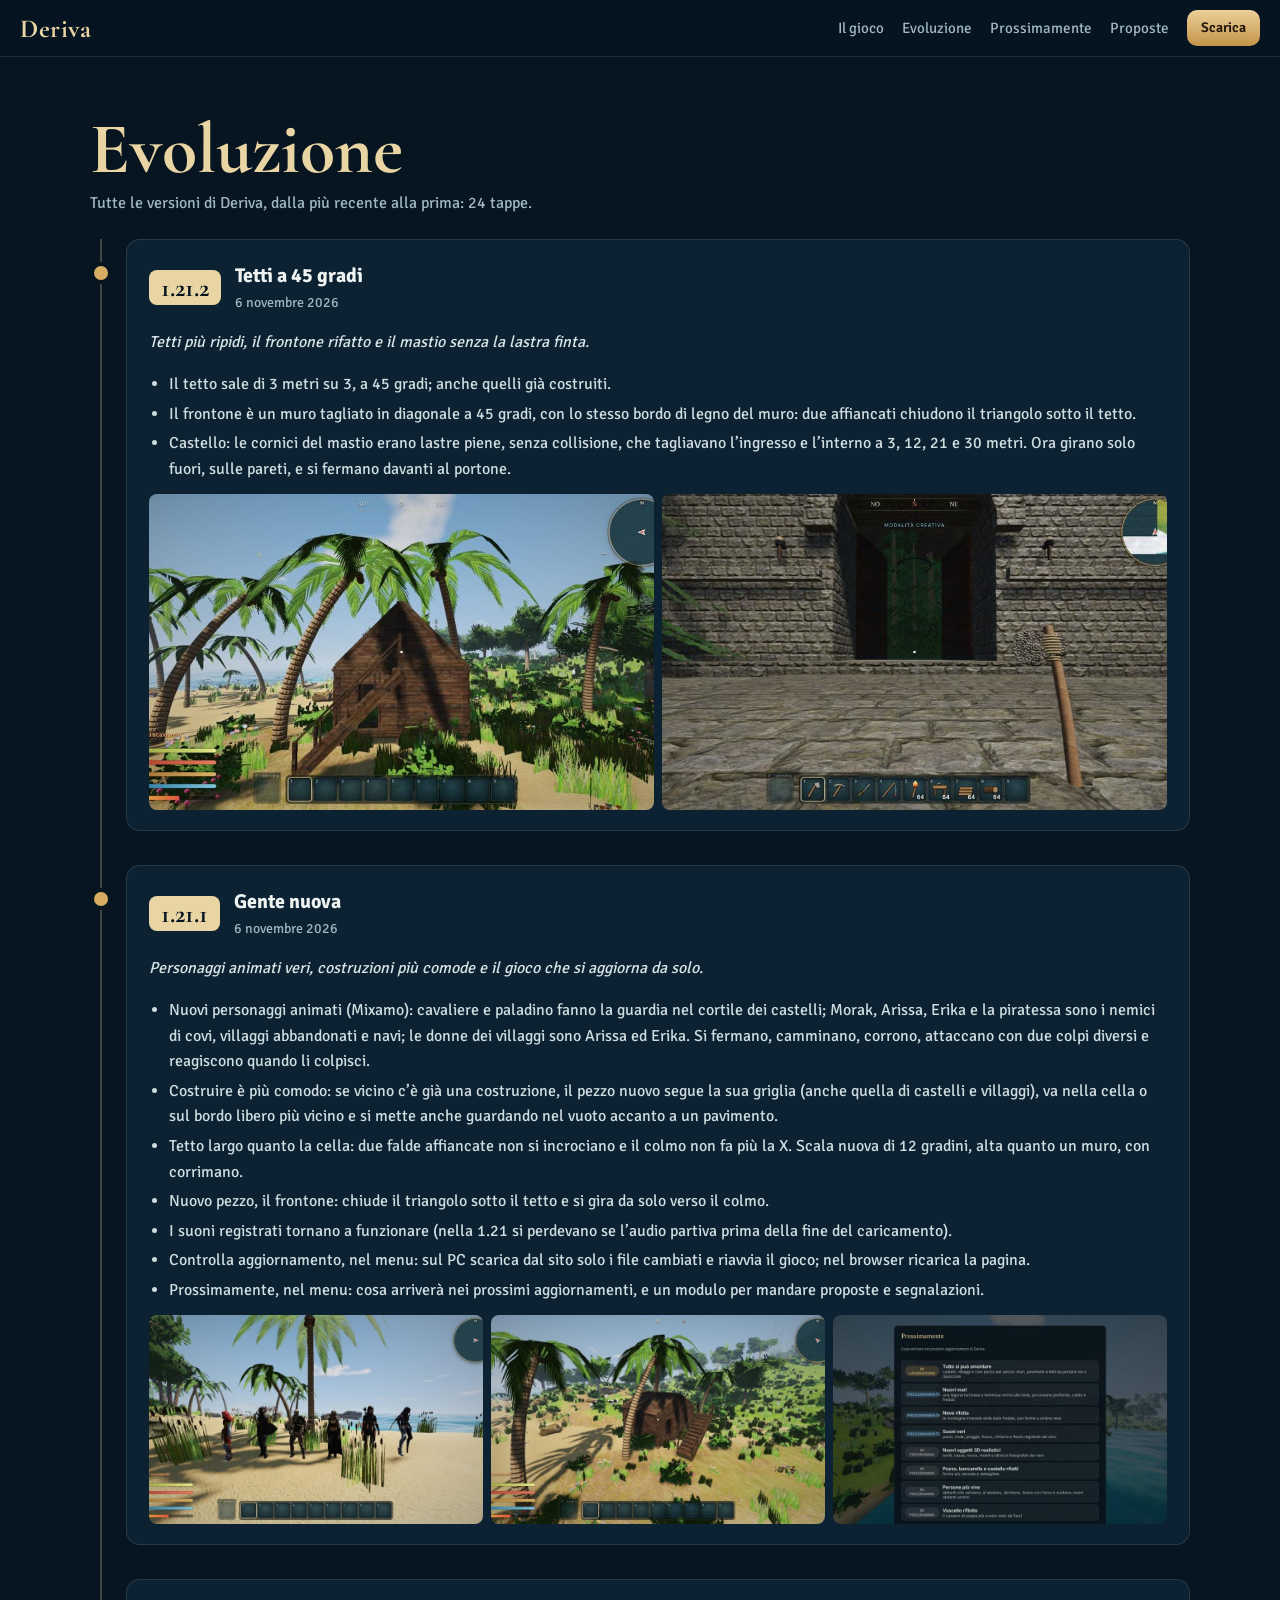
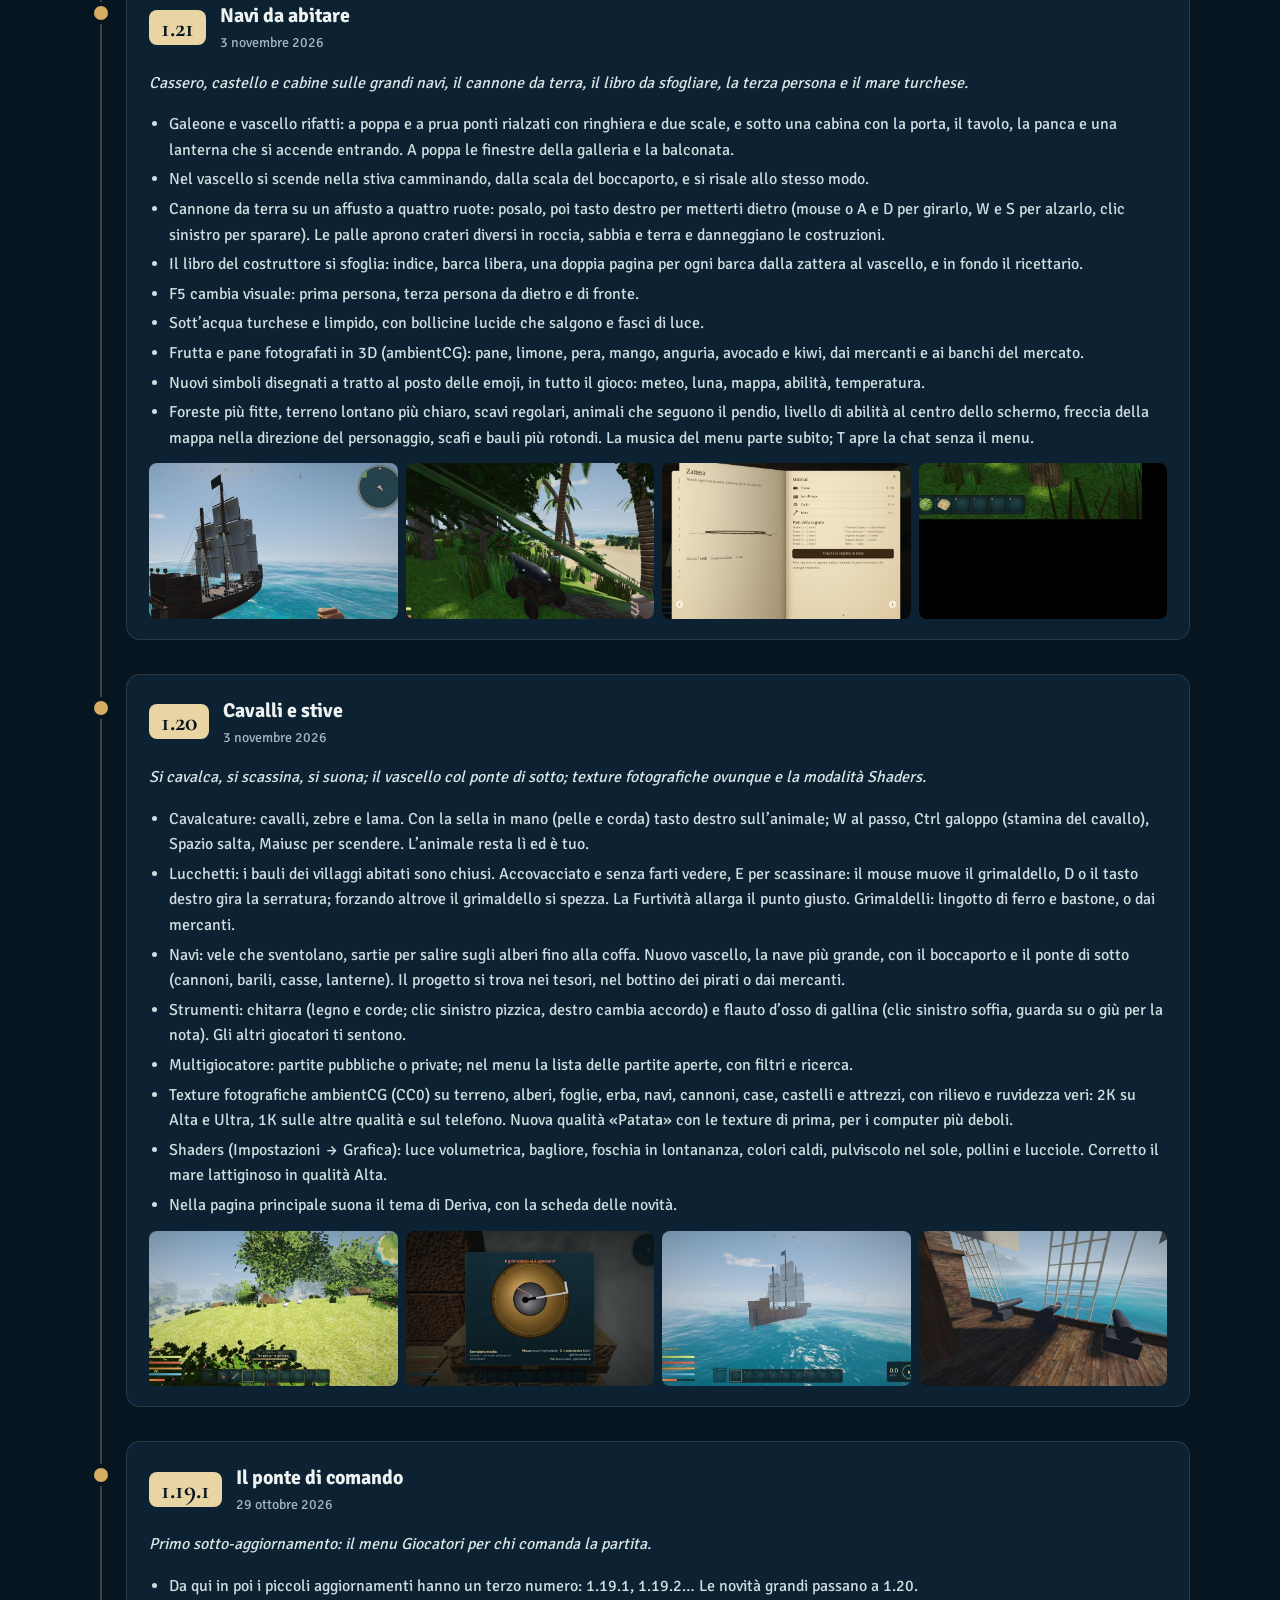
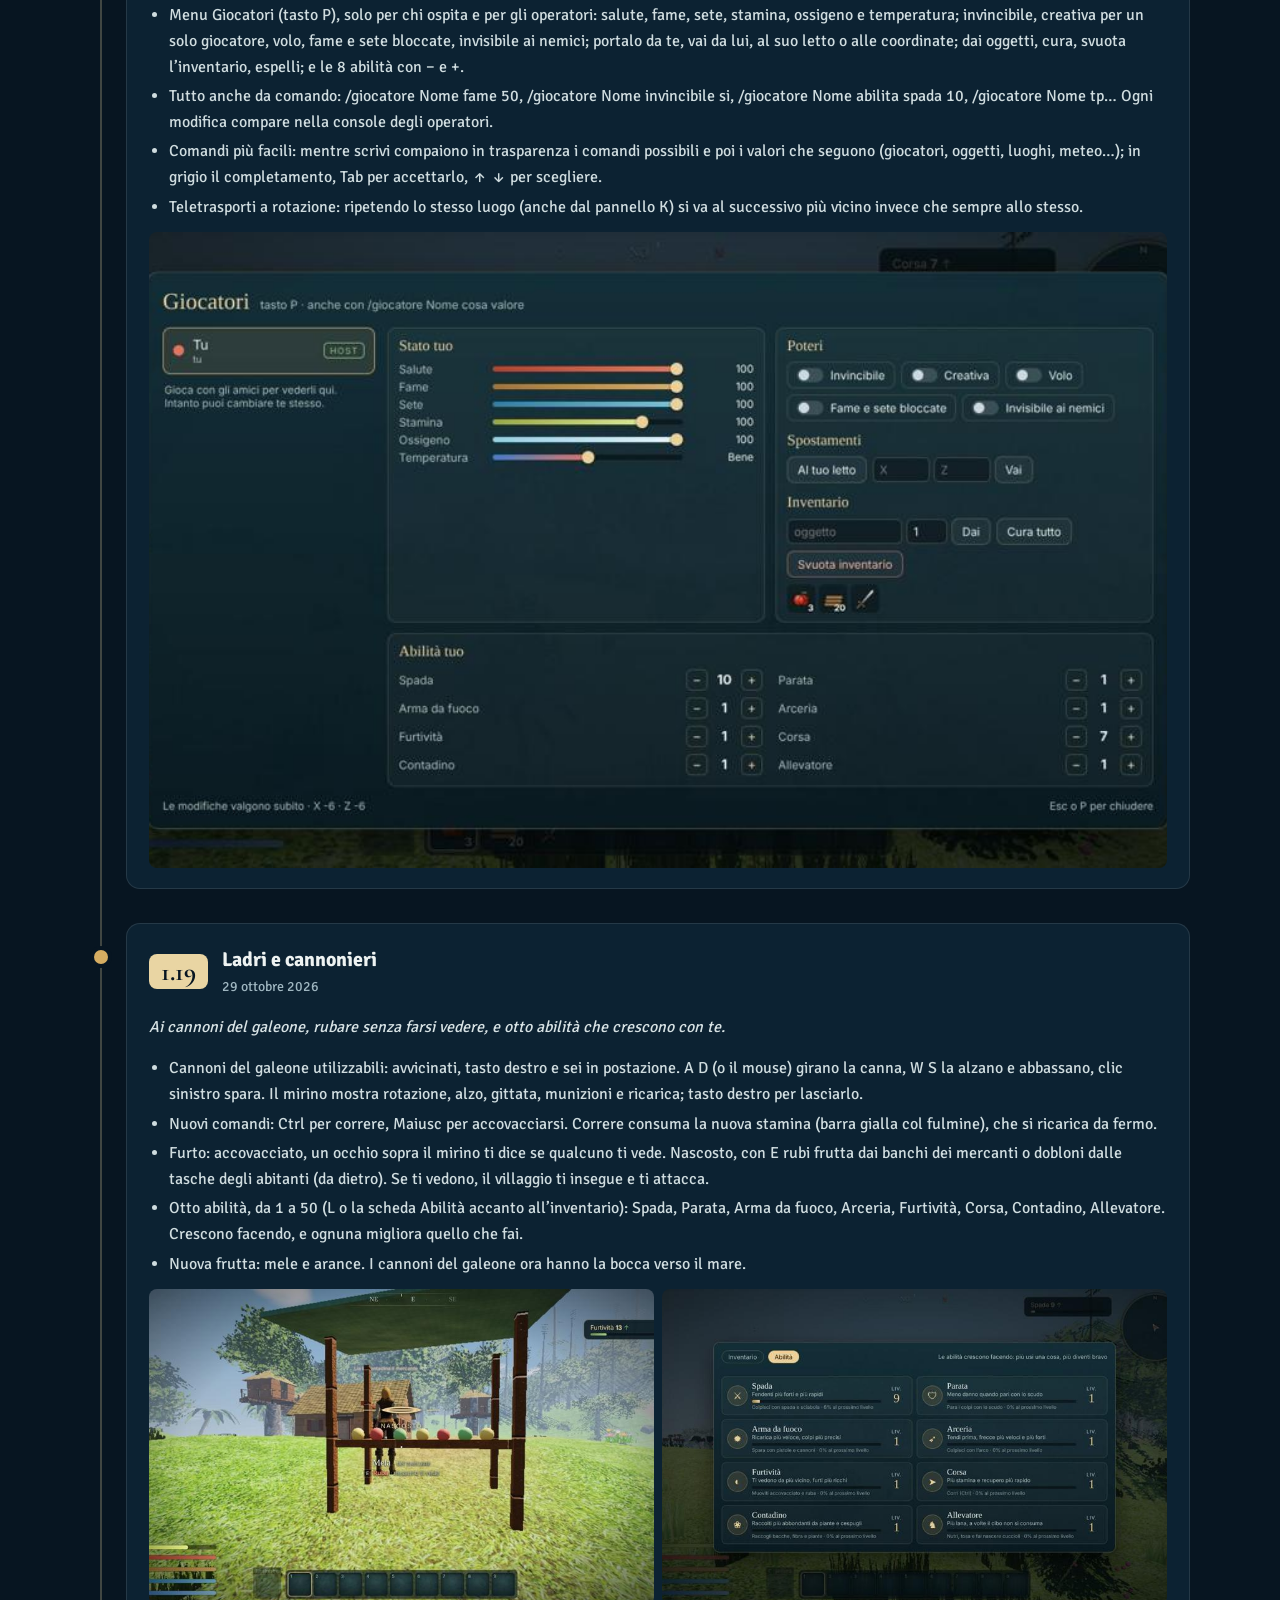
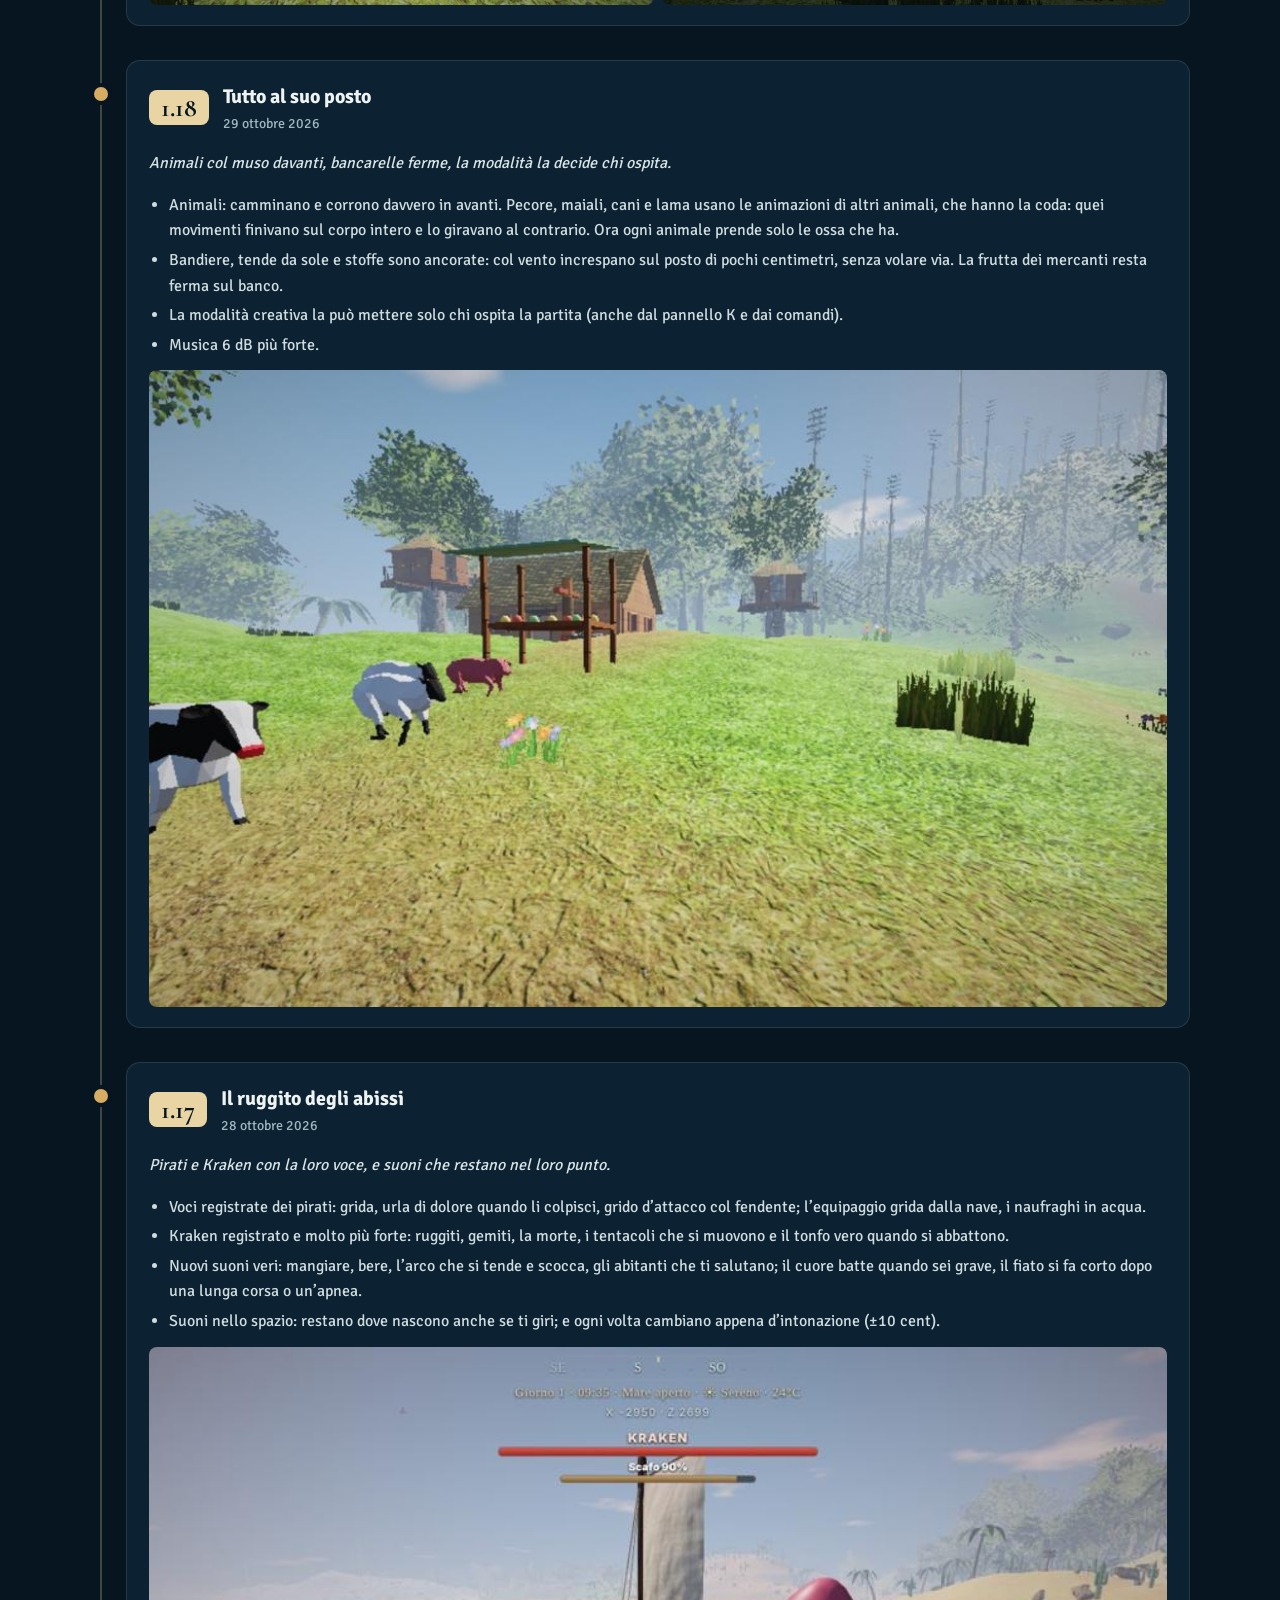
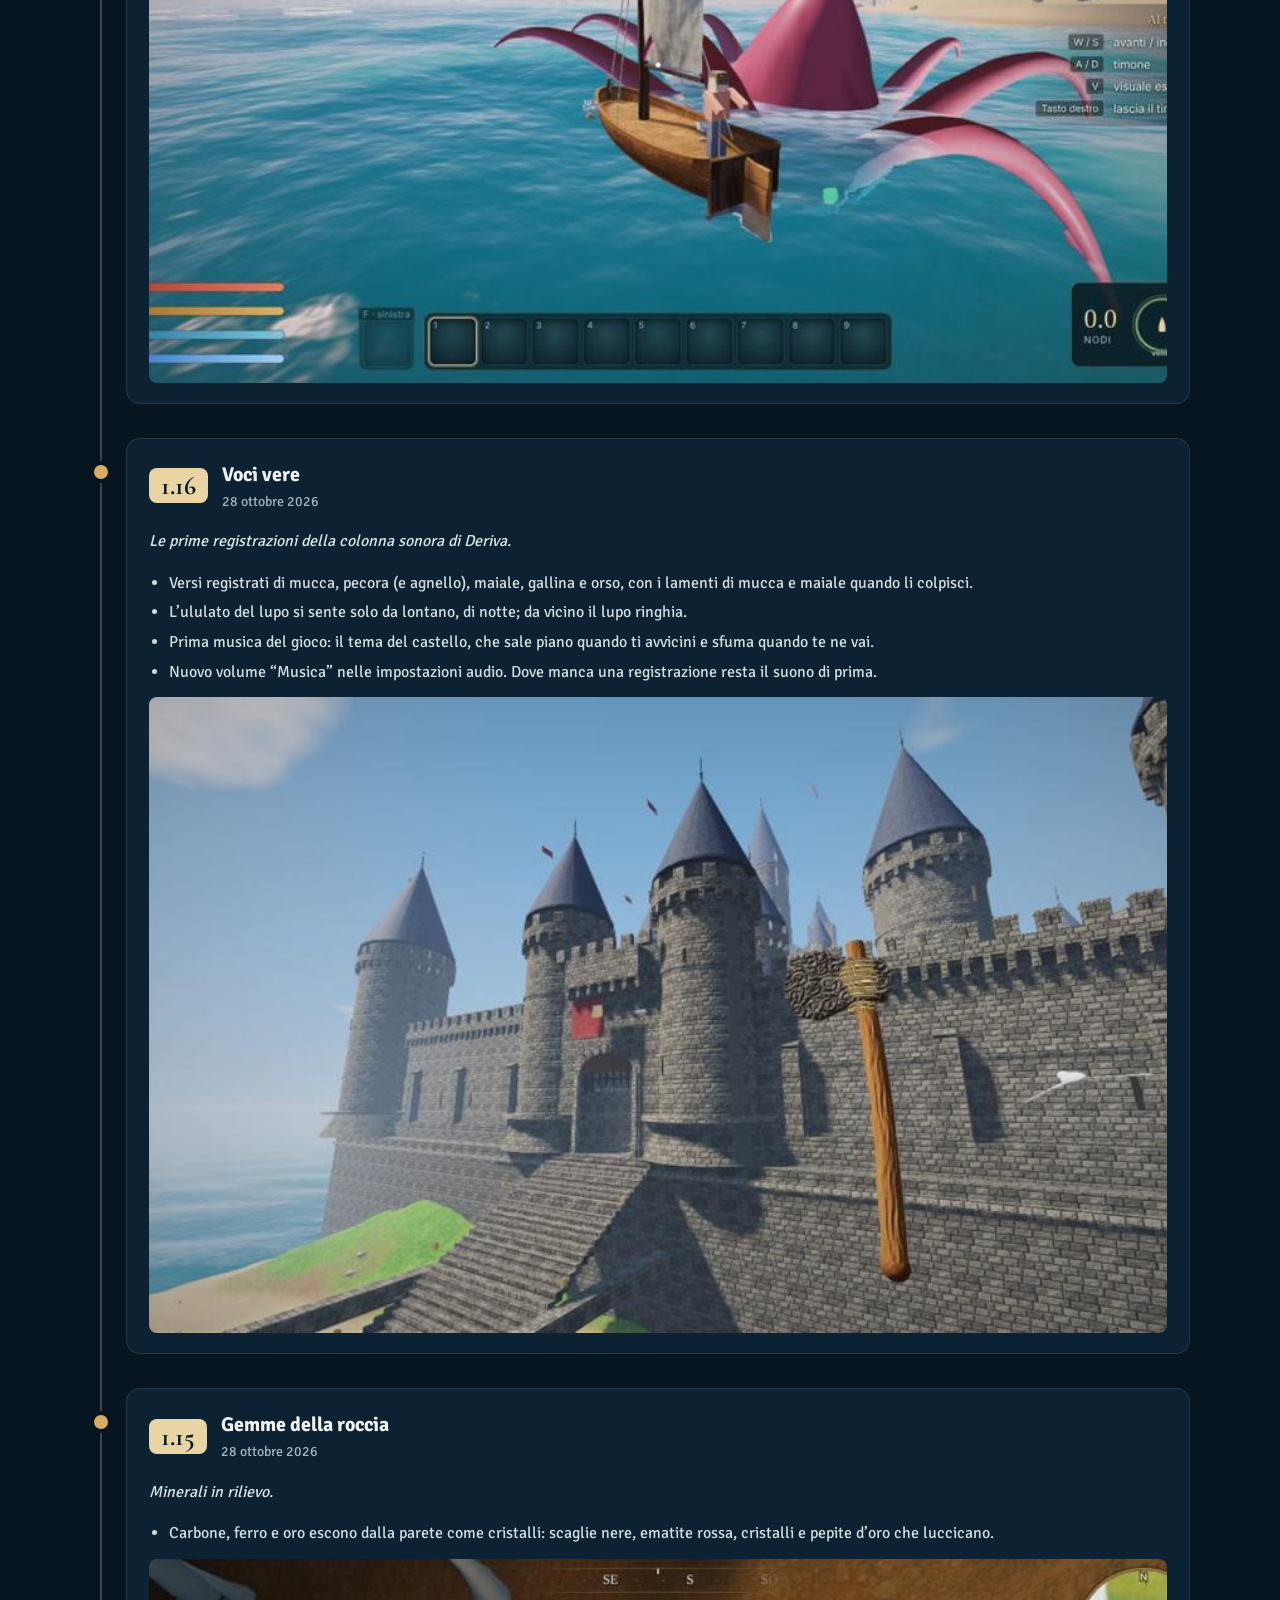
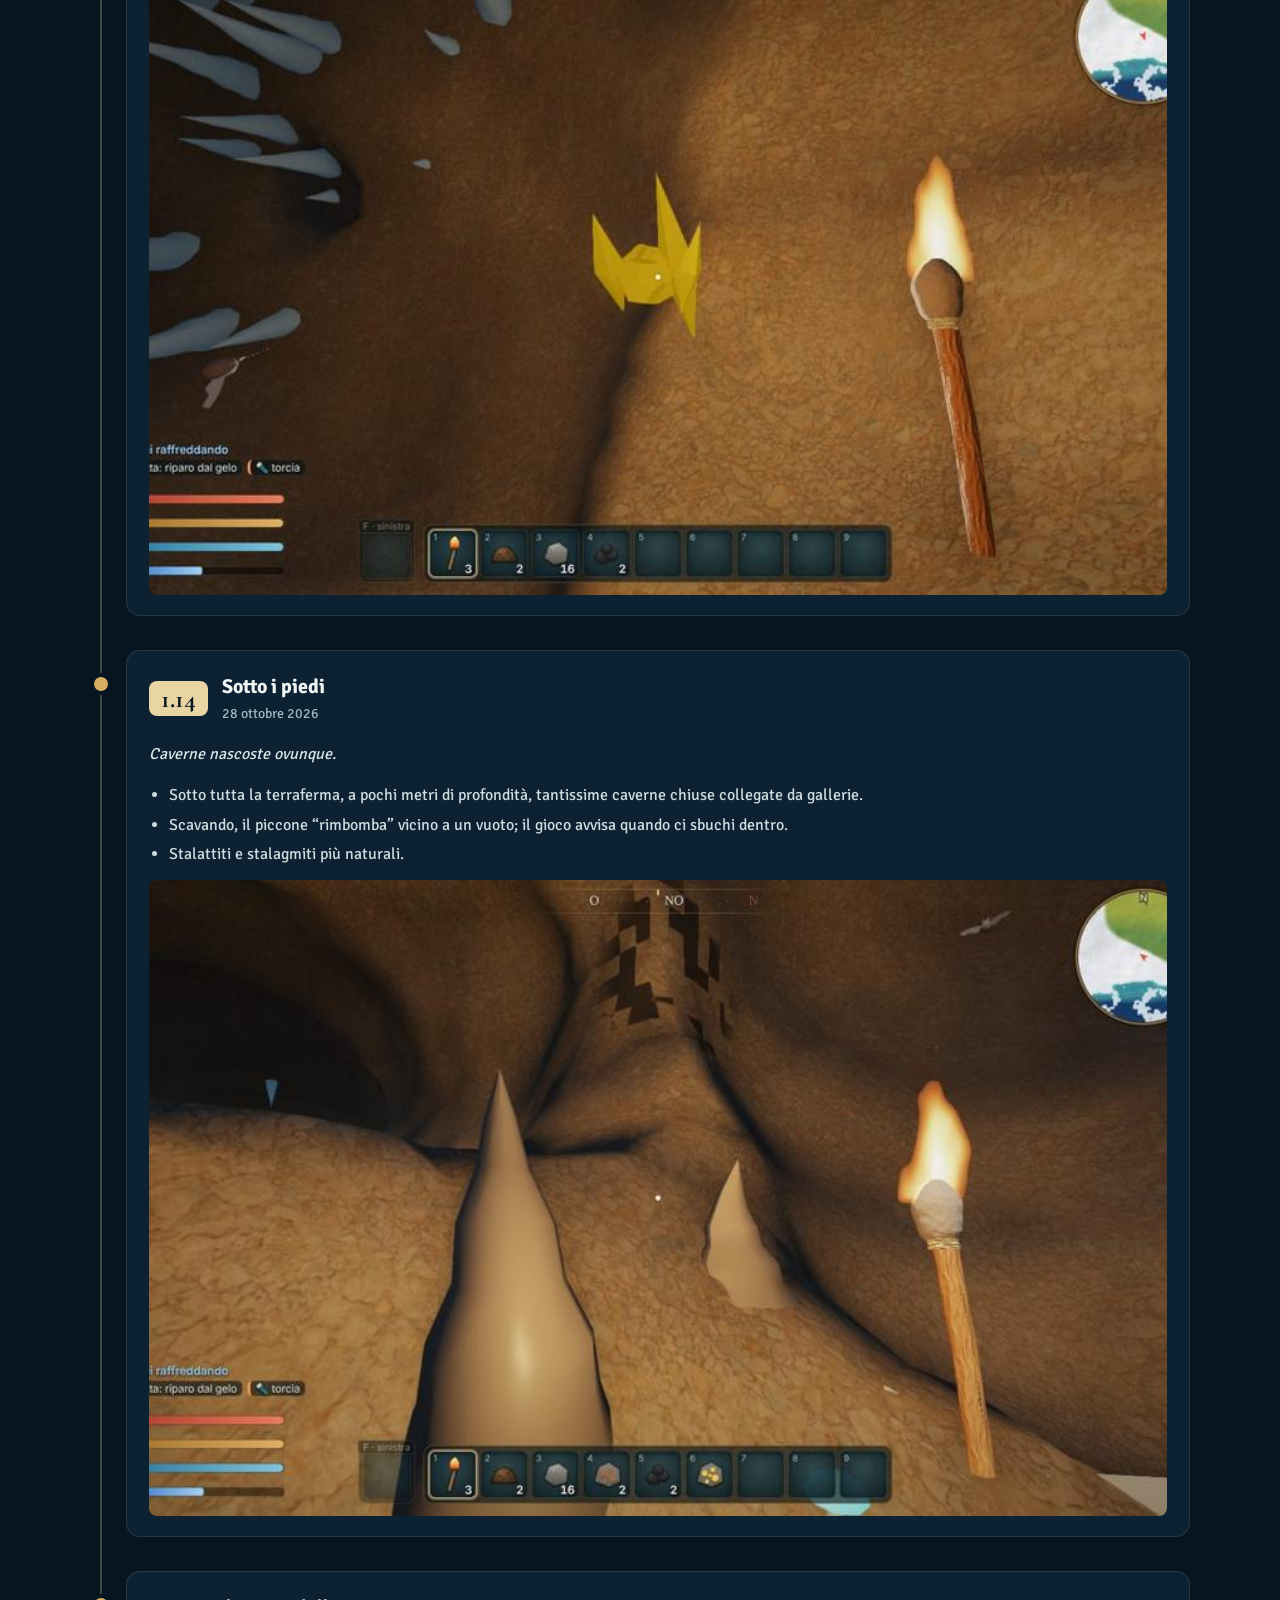
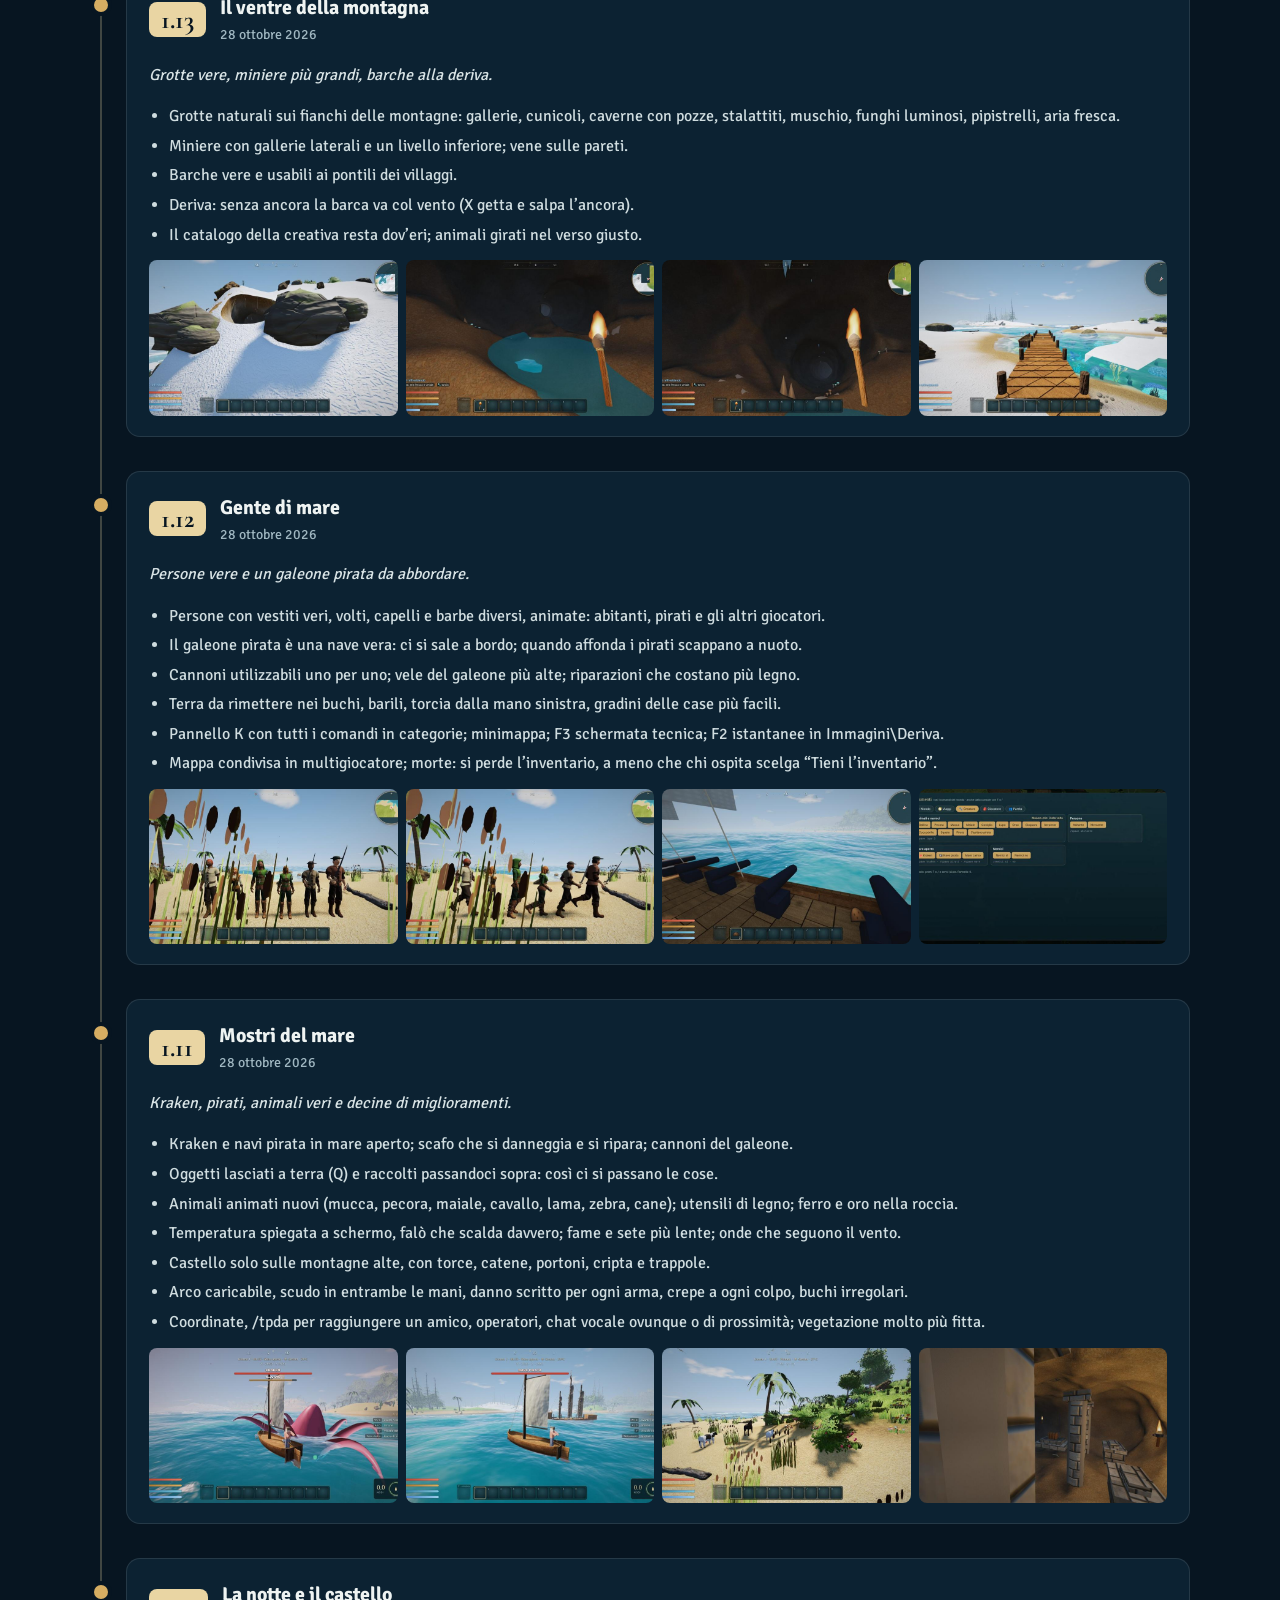
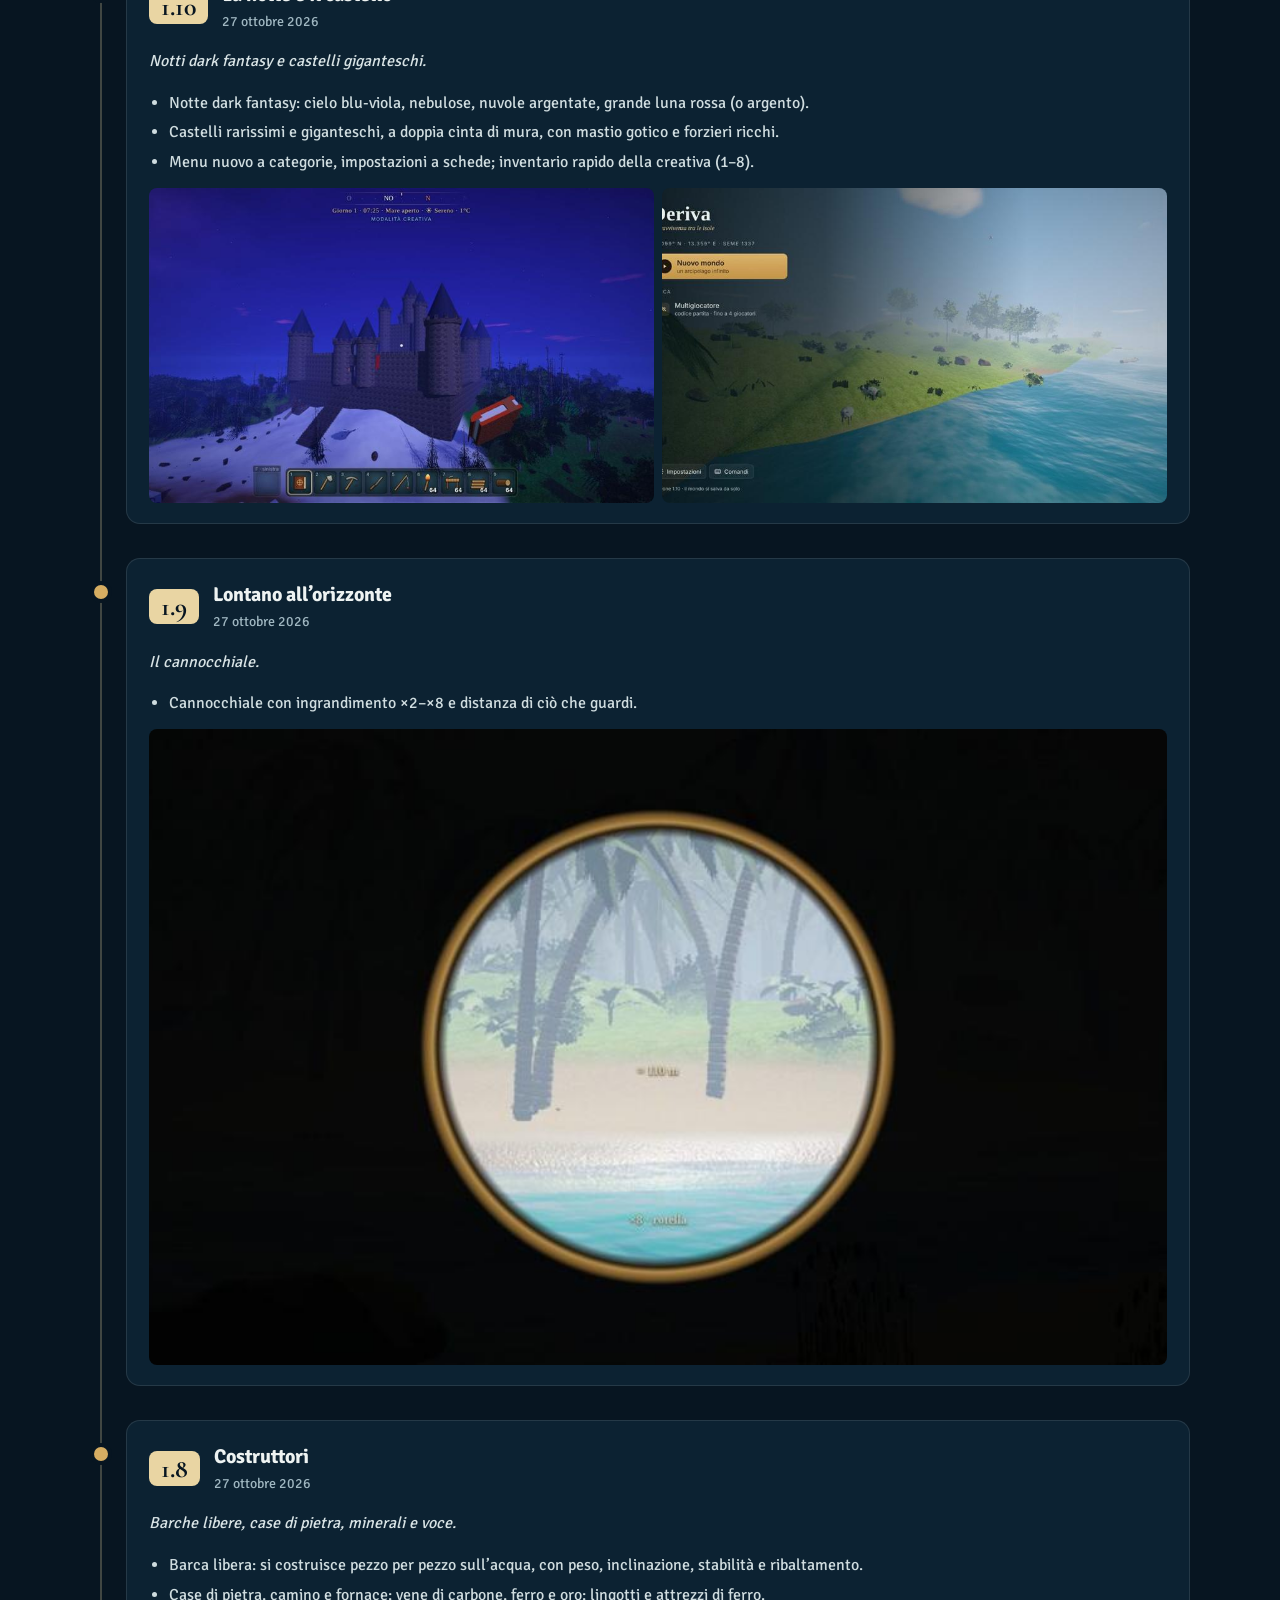
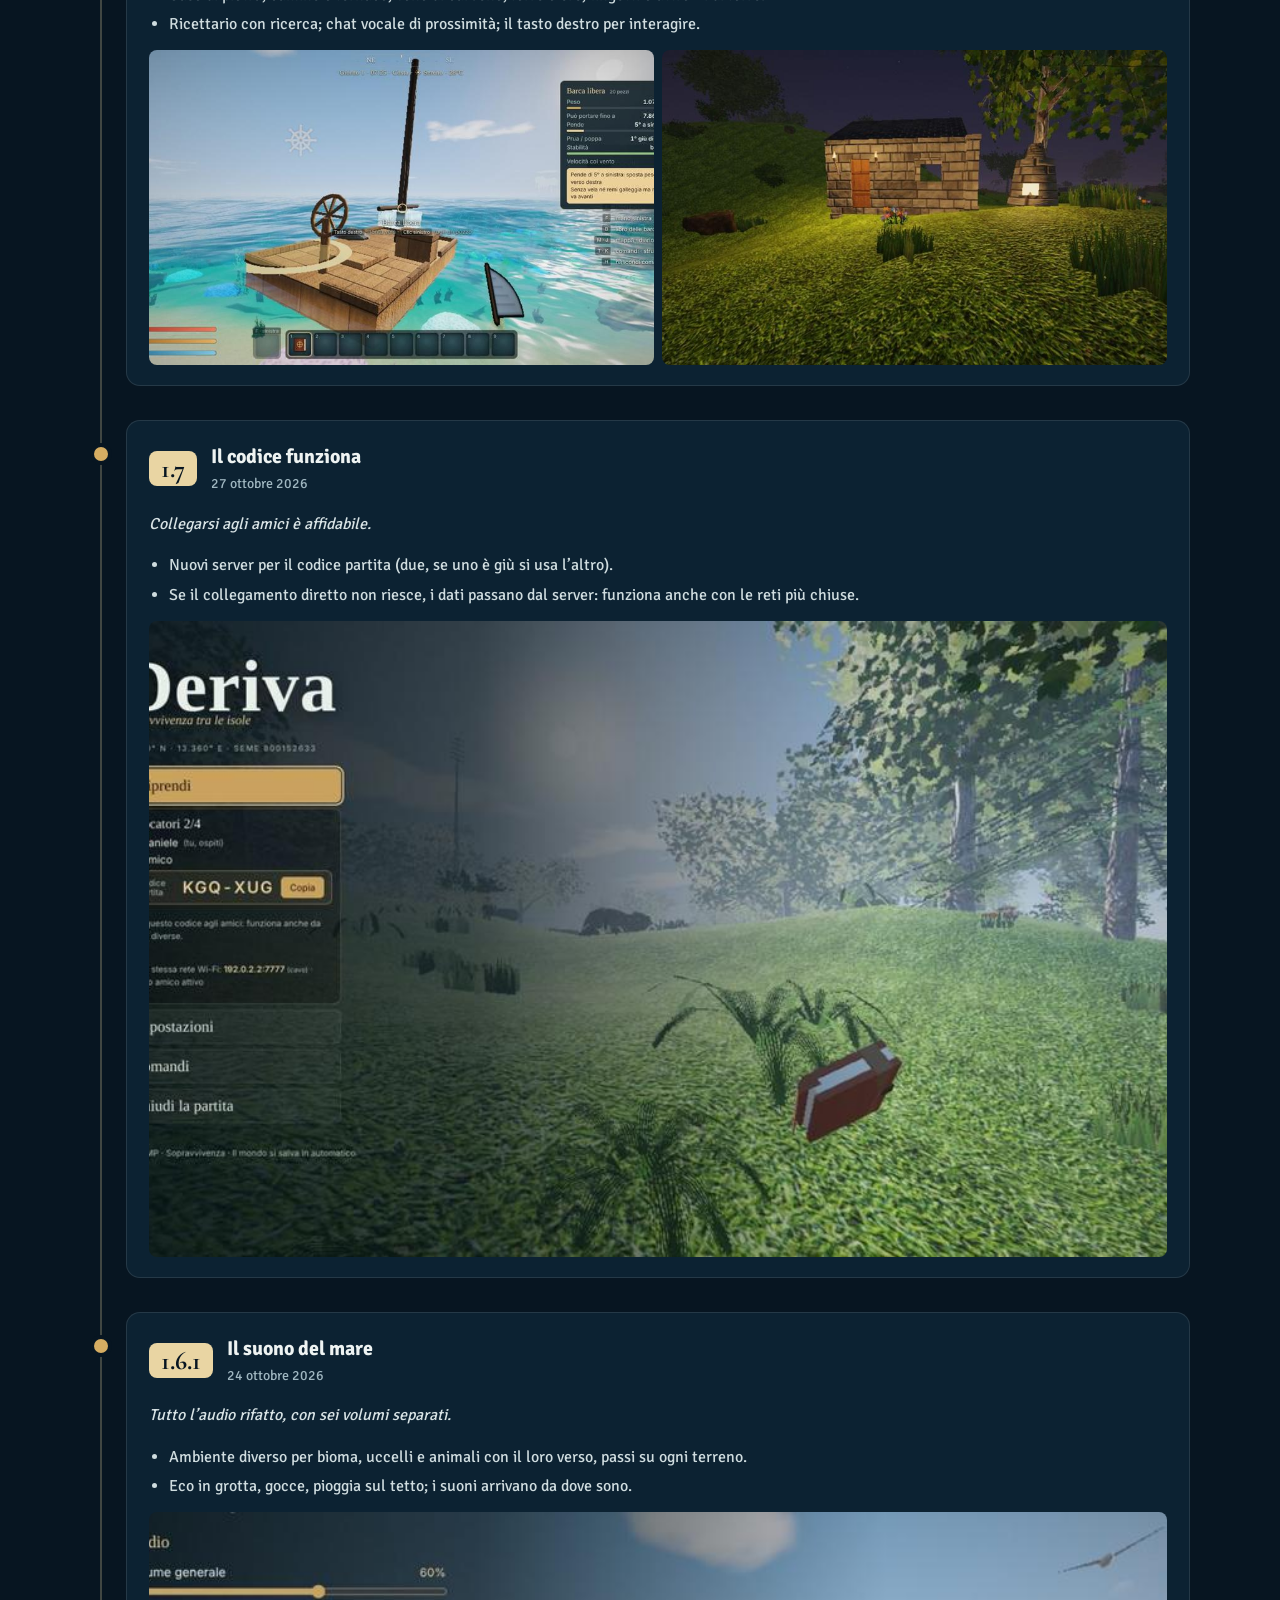
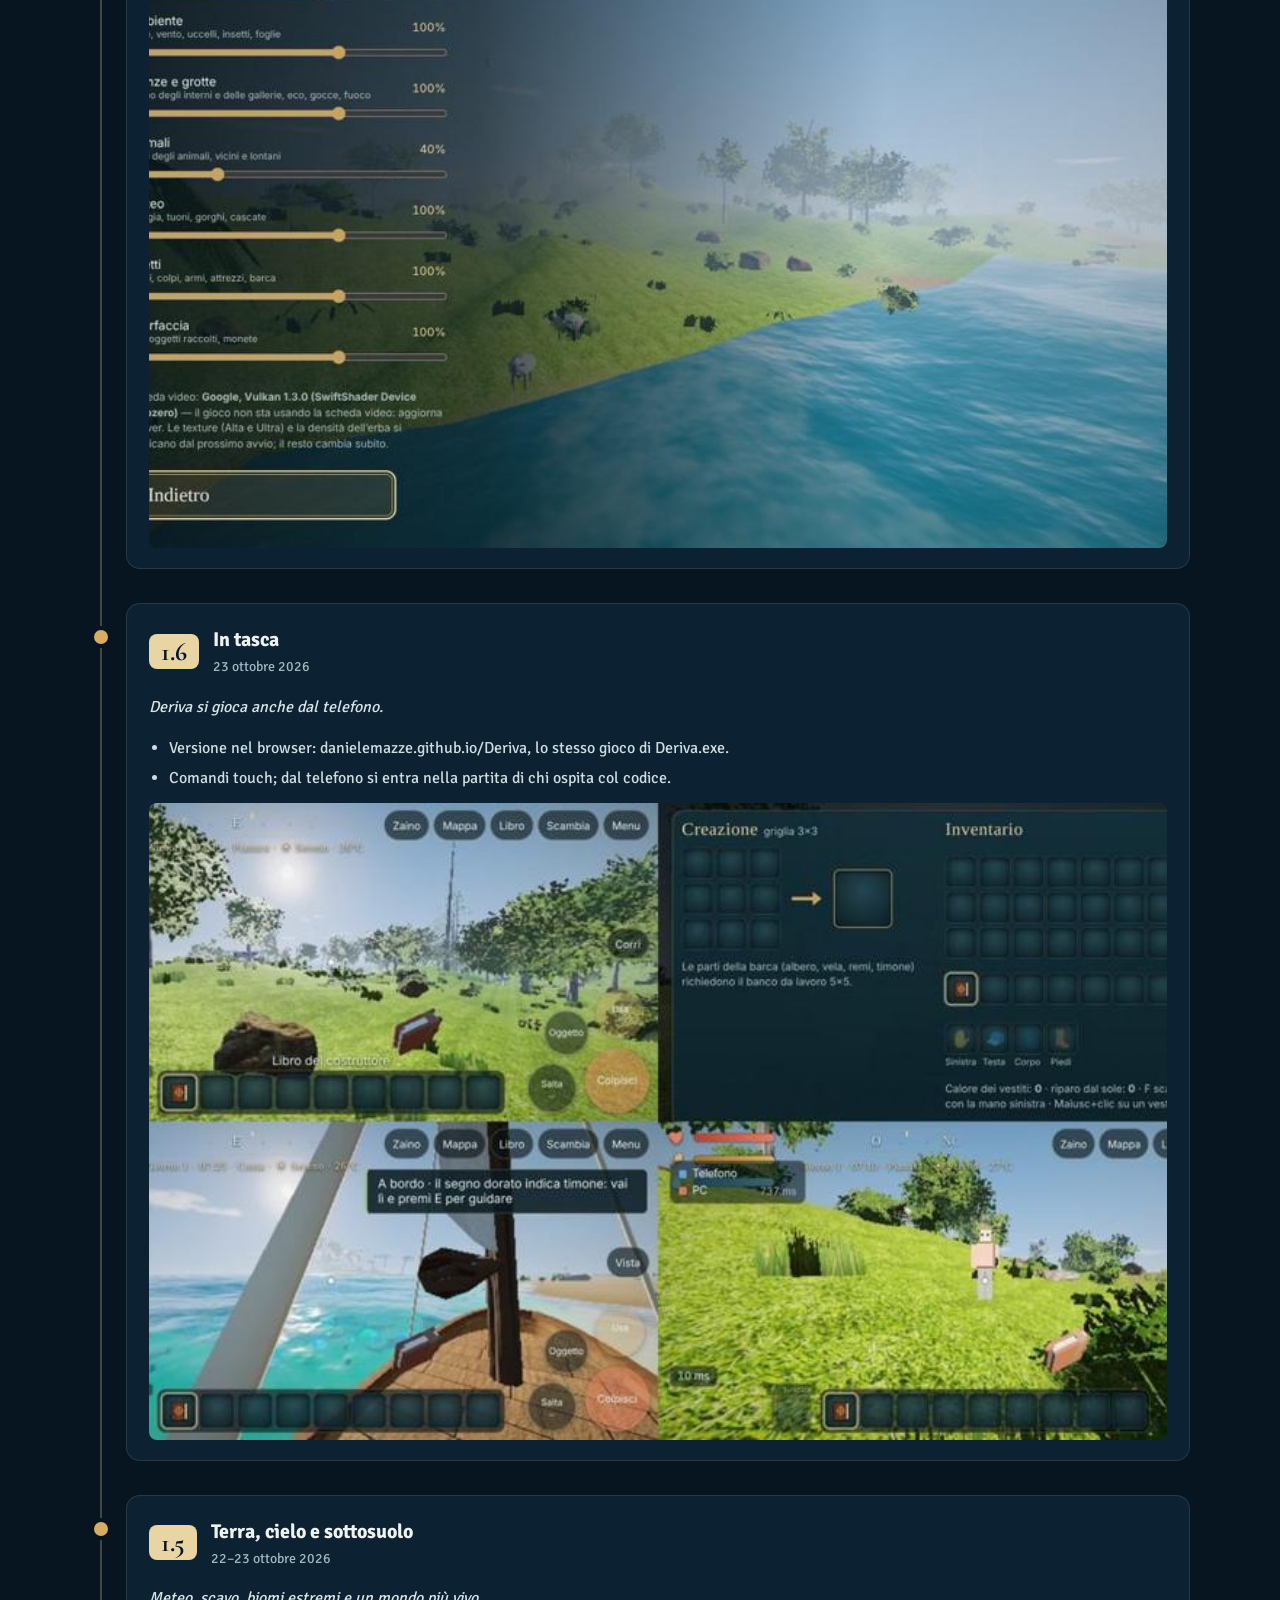
==== commit b3fb7981: "Sito: versione 1.21.2 Co-Authored-By: Claude Opus 5.5 <noreply@anthropic.com> Claude-Session: https:" ====
--- a/evoluzione.html
+++ b/evoluzione.html
@@ -5,8 +5,9 @@
 <link href="https://fonts.googleapis.com/css2?family=Cormorant+Garamond:wght@500;600;700&family=Signika:wght@400;500;600&display=swap" rel="stylesheet">
 <link rel="stylesheet" href="stile.css"></head><body>
 <header class="top"><a class="brand" href="index.html">Deriva</a><nav><a href="index.html#gioco">Il gioco</a><a href="evoluzione.html">Evoluzione</a><a href="index.html#prossimamente">Prossimamente</a><a href="index.html#proposte">Proposte</a><a class="btn sm" href="https://github.com/danielemazze/Deriva/releases/latest/download/Deriva-Windows.zip">Scarica</a></nav></header>
-<main class="wrap evo"><h1 class="ptitle">Evoluzione</h1><p class="sub">Tutte le versioni di Deriva, dalla più recente alla prima: 23 tappe.</p>
-<div class="timeline"><article class="ver" id="v1.21.1"><div class="vhead"><span class="vnum">1.21.1</span><div><h3>Gente nuova</h3><p class="date">6 novembre 2026</p></div></div>
+<main class="wrap evo"><h1 class="ptitle">Evoluzione</h1><p class="sub">Tutte le versioni di Deriva, dalla più recente alla prima: 24 tappe.</p>
+<div class="timeline"><article class="ver" id="v1.21.2"><div class="vhead"><span class="vnum">1.21.2</span><div><h3>Tetti a 45 gradi</h3><p class="date">6 novembre 2026</p></div></div>
+ <p class="vs">Tetti più ripidi, il frontone rifatto e il mastio senza la lastra finta.</p><ul><li>Il tetto sale di 3 metri su 3, a 45 gradi; anche quelli già costruiti.</li><li>Il frontone è un muro tagliato in diagonale a 45 gradi, con lo stesso bordo di legno del muro: due affiancati chiudono il triangolo sotto il tetto.</li><li>Castello: le cornici del mastio erano lastre piene, senza collisione, che tagliavano l’ingresso e l’interno a 3, 12, 21 e 30 metri. Ora girano solo fuori, sulle pareti, e si fermano davanti al portone.</li></ul><div class="vimg"><img src="img/tetti_1212.jpg" alt="Deriva 1.21.2" loading="lazy"><img src="img/mastio_1212.jpg" alt="Deriva 1.21.2" loading="lazy"></div></article><article class="ver" id="v1.21.1"><div class="vhead"><span class="vnum">1.21.1</span><div><h3>Gente nuova</h3><p class="date">6 novembre 2026</p></div></div>
  <p class="vs">Personaggi animati veri, costruzioni più comode e il gioco che si aggiorna da solo.</p><ul><li>Nuovi personaggi animati (Mixamo): cavaliere e paladino fanno la guardia nel cortile dei castelli; Morak, Arissa, Erika e la piratessa sono i nemici di covi, villaggi abbandonati e navi; le donne dei villaggi sono Arissa ed Erika. Si fermano, camminano, corrono, attaccano con due colpi diversi e reagiscono quando li colpisci.</li><li>Costruire è più comodo: se vicino c’è già una costruzione, il pezzo nuovo segue la sua griglia (anche quella di castelli e villaggi), va nella cella o sul bordo libero più vicino e si mette anche guardando nel vuoto accanto a un pavimento.</li><li>Tetto largo quanto la cella: due falde affiancate non si incrociano e il colmo non fa più la X. Scala nuova di 12 gradini, alta quanto un muro, con corrimano.</li><li>Nuovo pezzo, il frontone: chiude il triangolo sotto il tetto e si gira da solo verso il colmo.</li><li>I suoni registrati tornano a funzionare (nella 1.21 si perdevano se l’audio partiva prima della fine del caricamento).</li><li>Controlla aggiornamento, nel menu: sul PC scarica dal sito solo i file cambiati e riavvia il gioco; nel browser ricarica la pagina.</li><li>Prossimamente, nel menu: cosa arriverà nei prossimi aggiornamenti, e un modulo per mandare proposte e segnalazioni.</li></ul><div class="vimg"><img src="img/personaggi_1211.jpg" alt="Deriva 1.21.1" loading="lazy"><img src="img/costruzioni_1211.jpg" alt="Deriva 1.21.1" loading="lazy"><img src="img/prossimamente_1211.jpg" alt="Deriva 1.21.1" loading="lazy"></div></article><article class="ver" id="v1.21"><div class="vhead"><span class="vnum">1.21</span><div><h3>Navi da abitare</h3><p class="date">3 novembre 2026</p></div></div>
  <p class="vs">Cassero, castello e cabine sulle grandi navi, il cannone da terra, il libro da sfogliare, la terza persona e il mare turchese.</p><ul><li>Galeone e vascello rifatti: a poppa e a prua ponti rialzati con ringhiera e due scale, e sotto una cabina con la porta, il tavolo, la panca e una lanterna che si accende entrando. A poppa le finestre della galleria e la balconata.</li><li>Nel vascello si scende nella stiva camminando, dalla scala del boccaporto, e si risale allo stesso modo.</li><li>Cannone da terra su un affusto a quattro ruote: posalo, poi tasto destro per metterti dietro (mouse o A e D per girarlo, W e S per alzarlo, clic sinistro per sparare). Le palle aprono crateri diversi in roccia, sabbia e terra e danneggiano le costruzioni.</li><li>Il libro del costruttore si sfoglia: indice, barca libera, una doppia pagina per ogni barca dalla zattera al vascello, e in fondo il ricettario.</li><li>F5 cambia visuale: prima persona, terza persona da dietro e di fronte.</li><li>Sott’acqua turchese e limpido, con bollicine lucide che salgono e fasci di luce.</li><li>Frutta e pane fotografati in 3D (ambientCG): pane, limone, pera, mango, anguria, avocado e kiwi, dai mercanti e ai banchi del mercato.</li><li>Nuovi simboli disegnati a tratto al posto delle emoji, in tutto il gioco: meteo, luna, mappa, abilità, temperatura.</li><li>Foreste più fitte, terreno lontano più chiaro, scavi regolari, animali che seguono il pendio, livello di abilità al centro dello schermo, freccia della mappa nella direzione del personaggio, scafi e bauli più rotondi. La musica del menu parte subito; T apre la chat senza il menu.</li></ul><div class="vimg"><img src="img/navi_121.jpg" alt="Deriva 1.21" loading="lazy"><img src="img/cannone_121.jpg" alt="Deriva 1.21" loading="lazy"><img src="img/libro_121.jpg" alt="Deriva 1.21" loading="lazy"><img src="img/terza_121.jpg" alt="Deriva 1.21" loading="lazy"></div></article><article class="ver" id="v1.20"><div class="vhead"><span class="vnum">1.20</span><div><h3>Cavalli e stive</h3><p class="date">3 novembre 2026</p></div></div>
  <p class="vs">Si cavalca, si scassina, si suona; il vascello col ponte di sotto; texture fotografiche ovunque e la modalità Shaders.</p><ul><li>Cavalcature: cavalli, zebre e lama. Con la sella in mano (pelle e corda) tasto destro sull’animale; W al passo, Ctrl galoppo (stamina del cavallo), Spazio salta, Maiusc per scendere. L’animale resta lì ed è tuo.</li><li>Lucchetti: i bauli dei villaggi abitati sono chiusi. Accovacciato e senza farti vedere, E per scassinare: il mouse muove il grimaldello, D o il tasto destro gira la serratura; forzando altrove il grimaldello si spezza. La Furtività allarga il punto giusto. Grimaldelli: lingotto di ferro e bastone, o dai mercanti.</li><li>Navi: vele che sventolano, sartie per salire sugli alberi fino alla coffa. Nuovo vascello, la nave più grande, con il boccaporto e il ponte di sotto (cannoni, barili, casse, lanterne). Il progetto si trova nei tesori, nel bottino dei pirati o dai mercanti.</li><li>Strumenti: chitarra (legno e corde; clic sinistro pizzica, destro cambia accordo) e flauto d’osso di gallina (clic sinistro soffia, guarda su o giù per la nota). Gli altri giocatori ti sentono.</li><li>Multigiocatore: partite pubbliche o private; nel menu la lista delle partite aperte, con filtri e ricerca.</li><li>Texture fotografiche ambientCG (CC0) su terreno, alberi, foglie, erba, navi, cannoni, case, castelli e attrezzi, con rilievo e ruvidezza veri: 2K su Alta e Ultra, 1K sulle altre qualità e sul telefono. Nuova qualità «Patata» con le texture di prima, per i computer più deboli.</li><li>Shaders (Impostazioni → Grafica): luce volumetrica, bagliore, foschia in lontananza, colori caldi, pulviscolo nel sole, pollini e lucciole. Corretto il mare lattiginoso in qualità Alta.</li><li>Nella pagina principale suona il tema di Deriva, con la scheda delle novità.</li></ul><div class="vimg"><img src="img/cavallo_120.jpg" alt="Deriva 1.20" loading="lazy"><img src="img/scasso_120.jpg" alt="Deriva 1.20" loading="lazy"><img src="img/vascello_120.jpg" alt="Deriva 1.20" loading="lazy"><img src="img/texture_120.jpg" alt="Deriva 1.20" loading="lazy"></div></article><article class="ver" id="v1.19.1"><div class="vhead"><span class="vnum">1.19.1</span><div><h3>Il ponte di comando</h3><p class="date">29 ottobre 2026</p></div></div>
@@ -29,4 +30,4 @@
  <p class="vs">Meteo, scavo, biomi estremi e un mondo più vivo.</p><ul><li>Mano sinistra (torcia, scudo, cibo, cannocchiale) e vestiti contro caldo e freddo.</li><li>Meteo vero: pioggia, temporali con fulmini, caldo torrido, neve; fasi lunari; gorghi in mare aperto col vento forte.</li><li>Nuovi biomi: neve con mare ghiacciato e vulcani con lava e ossidiana; laghetti di montagna con cascate.</li><li>Scavo con piccone e pala: tunnel, cantine, case dentro la montagna.</li><li>Trappole, animali che ti seguono e si riproducono; rovine, miniere e accampamenti con forzieri.</li><li>Console dei comandi (T) e pannello Strumenti (K); grafica adattiva.</li></ul><div class="vimg"><img src="img/f_gorgo.jpg" alt="Deriva 1.5" loading="lazy"><img src="img/nb_vulcano.jpg" alt="Deriva 1.5" loading="lazy"><img src="img/nb_neve.jpg" alt="Deriva 1.5" loading="lazy"><img src="img/sc_miniera_dentro.jpg" alt="Deriva 1.5" loading="lazy"></div></article><article class="ver" id="v1.0–1.4"><div class="vhead"><span class="vnum">1.0 – 1.4</span><div><h3>Il mondo si allarga</h3><p class="date">22 ottobre 2026</p></div></div>
  <p class="vs">Biomi, villaggi, missioni, nemici: nasce l’avventura.</p><ul><li>Mondi multipli (esporta e importa), modalità creativa, vento regolabile da 0 a 10.</li><li>Biomi: pianura, foresta, foresta pluviale, giungla, deserto, montagne innevate.</li><li>Barca a remi con due remi veri, piccolo veliero con ponte calpestabile; canoa, catamarano e galeone da sbloccare con i progetti.</li><li>Villaggi diversi per bioma (coloniali, case sugli alberi, palafitte, fattorie, baite, borghi di pietra), fari, relitti, covi dei pirati.</li><li>Abitanti con dialoghi, missioni a stelle, mercanti in dobloni, locande, mappa che si disegna esplorando, diario, oggetti rari, mappe del tesoro.</li><li>Nemici (pirati, lupi, orsi, giaguari, serpenti, coccodrilli, squali), disattivabili; arco, pistola, lancia e sciabola.</li><li>Codice partita per giocare insieme via internet.</li></ul><div class="vimg"><img src="img/vil_palafitte.jpg" alt="Deriva 1.0 – 1.4" loading="lazy"><img src="img/poi_faro_notte.jpg" alt="Deriva 1.0 – 1.4" loading="lazy"><img src="img/poi_dialogo.jpg" alt="Deriva 1.0 – 1.4" loading="lazy"><img src="img/fin_squalo.jpg" alt="Deriva 1.0 – 1.4" loading="lazy"></div></article><article class="ver" id="v0.2"><div class="vhead"><span class="vnum">0.2</span><div><h3>Un gioco vero</h3><p class="date">21 ottobre 2026</p></div></div>
  <p class="vs">Da pagina del browser a programma per Windows, con gli amici.</p><ul><li>Deriva.exe per Windows.</li><li>Multigiocatore fino a 4 giocatori, nome a scelta, fuoco amico, FPS e ping.</li><li>Grafica fotorealistica: texture fotografiche e modelli scansionati di rocce, scogliere, felci, funghi e alberi.</li></ul><div class="vimg"><img src="img/real_spiaggia.jpg" alt="Deriva 0.2" loading="lazy"><img src="img/v3_panorama.jpg" alt="Deriva 0.2" loading="lazy"><img src="img/mp_game.jpg" alt="Deriva 0.2" loading="lazy"></div></article><article class="ver" id="v0.1"><div class="vhead"><span class="vnum">0.1</span><div><h3>Il naufragio</h3><p class="date">21 ottobre 2026</p></div></div>
- <p class="vs">Il primo prototipo: un’isola, il mare e una zattera da costruire.</p><ul><li>Mondo in prima persona: isola tropicale, spiaggia, mare con onde e barriera corallina.</li><li>Raccolta di legno, pietra e fibra; inventario con creazione 3×3 e banco da lavoro 5×5.</li><li>Libro del costruttore: si traccia la sagoma della barca sul mare e la si monta pezzo per pezzo.</li><li>Zattera e barca a vela; fame e sete; giorno e notte; animali e pesci.</li></ul><div class="vimg"><img src="img/final_spiaggia.jpg" alt="Deriva 0.1" loading="lazy"><img src="img/final_vela.jpg" alt="Deriva 0.1" loading="lazy"></div></article></div></main><footer><p>Deriva · sopravvivenza ed esplorazione tra le isole · versione 1.21.1</p><p class="small">Texture ambientCG (CC0) · personaggi e animazioni Mixamo · modelli Quaternius (CC0)</p></footer></body></html>+ <p class="vs">Il primo prototipo: un’isola, il mare e una zattera da costruire.</p><ul><li>Mondo in prima persona: isola tropicale, spiaggia, mare con onde e barriera corallina.</li><li>Raccolta di legno, pietra e fibra; inventario con creazione 3×3 e banco da lavoro 5×5.</li><li>Libro del costruttore: si traccia la sagoma della barca sul mare e la si monta pezzo per pezzo.</li><li>Zattera e barca a vela; fame e sete; giorno e notte; animali e pesci.</li></ul><div class="vimg"><img src="img/final_spiaggia.jpg" alt="Deriva 0.1" loading="lazy"><img src="img/final_vela.jpg" alt="Deriva 0.1" loading="lazy"></div></article></div></main><footer><p>Deriva · sopravvivenza ed esplorazione tra le isole · versione 1.21.2</p><p class="small">Texture ambientCG (CC0) · personaggi e animazioni Mixamo · modelli Quaternius (CC0)</p></footer></body></html>
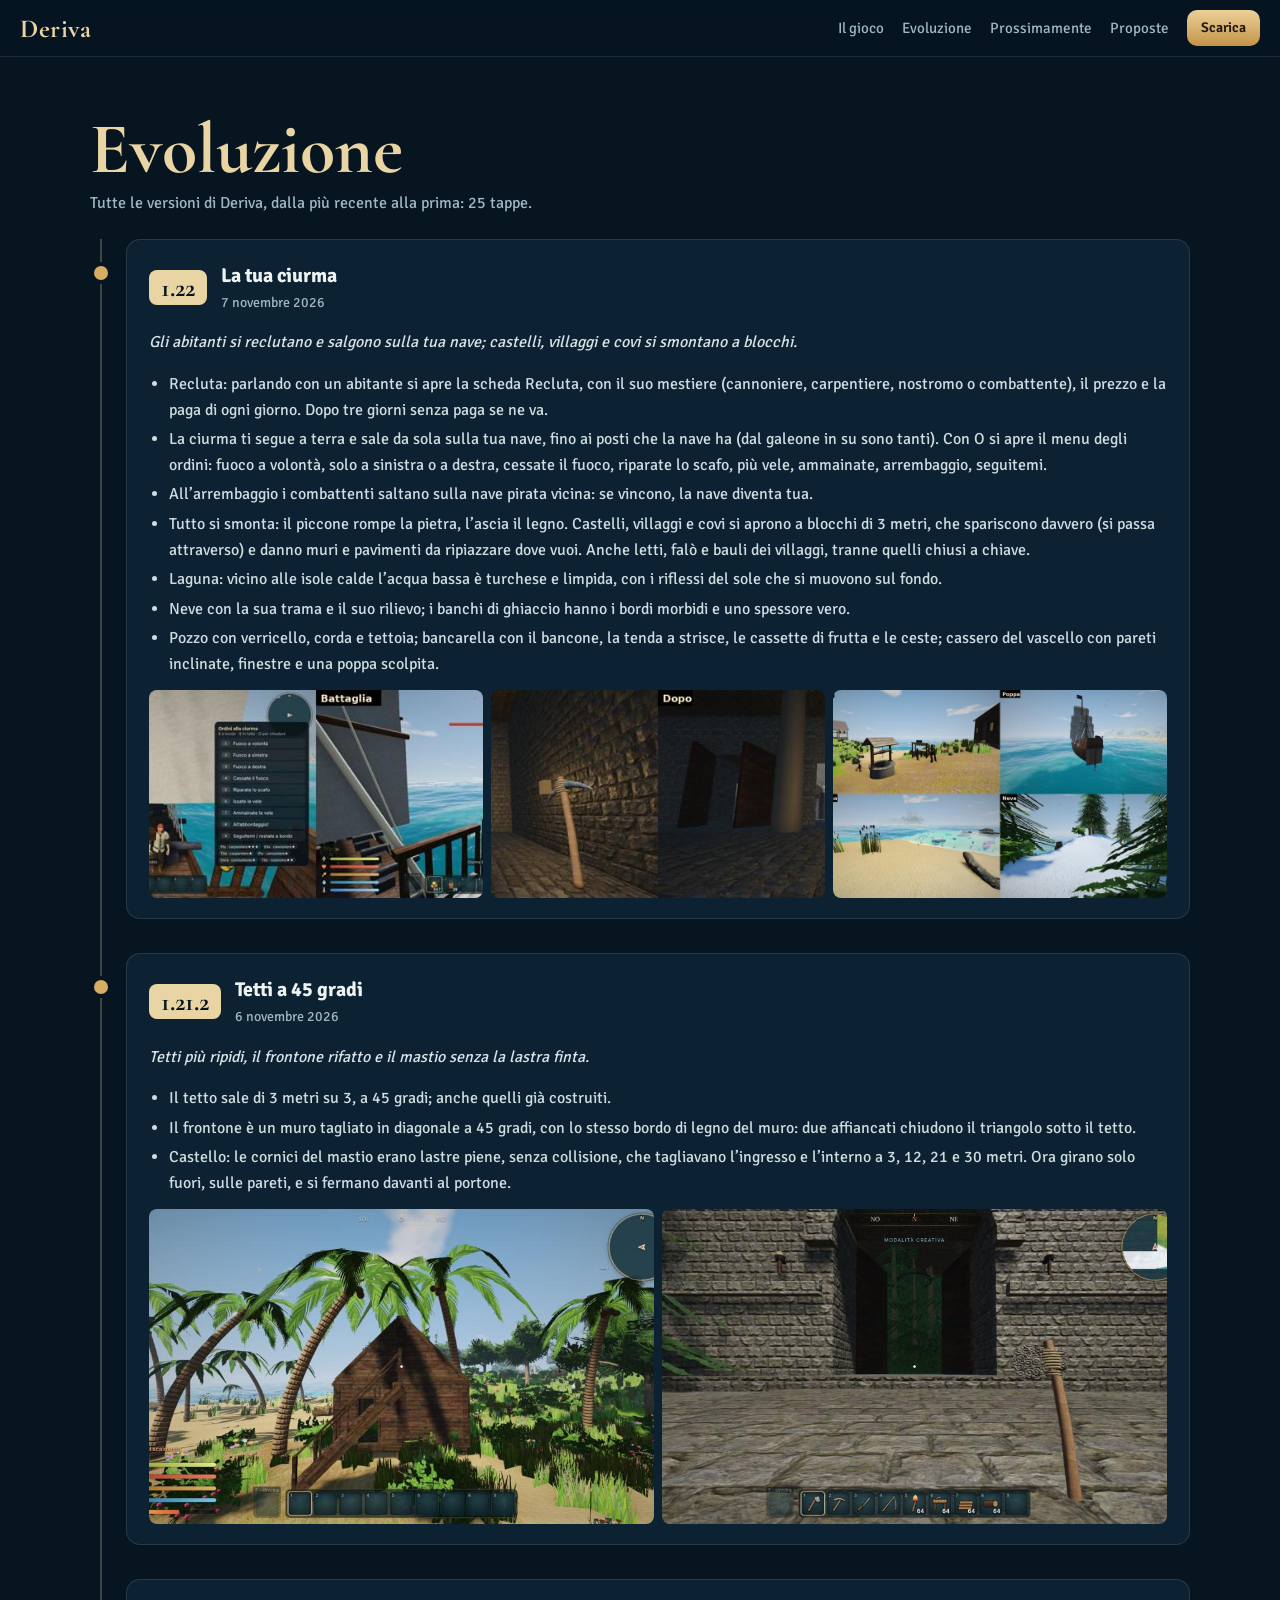
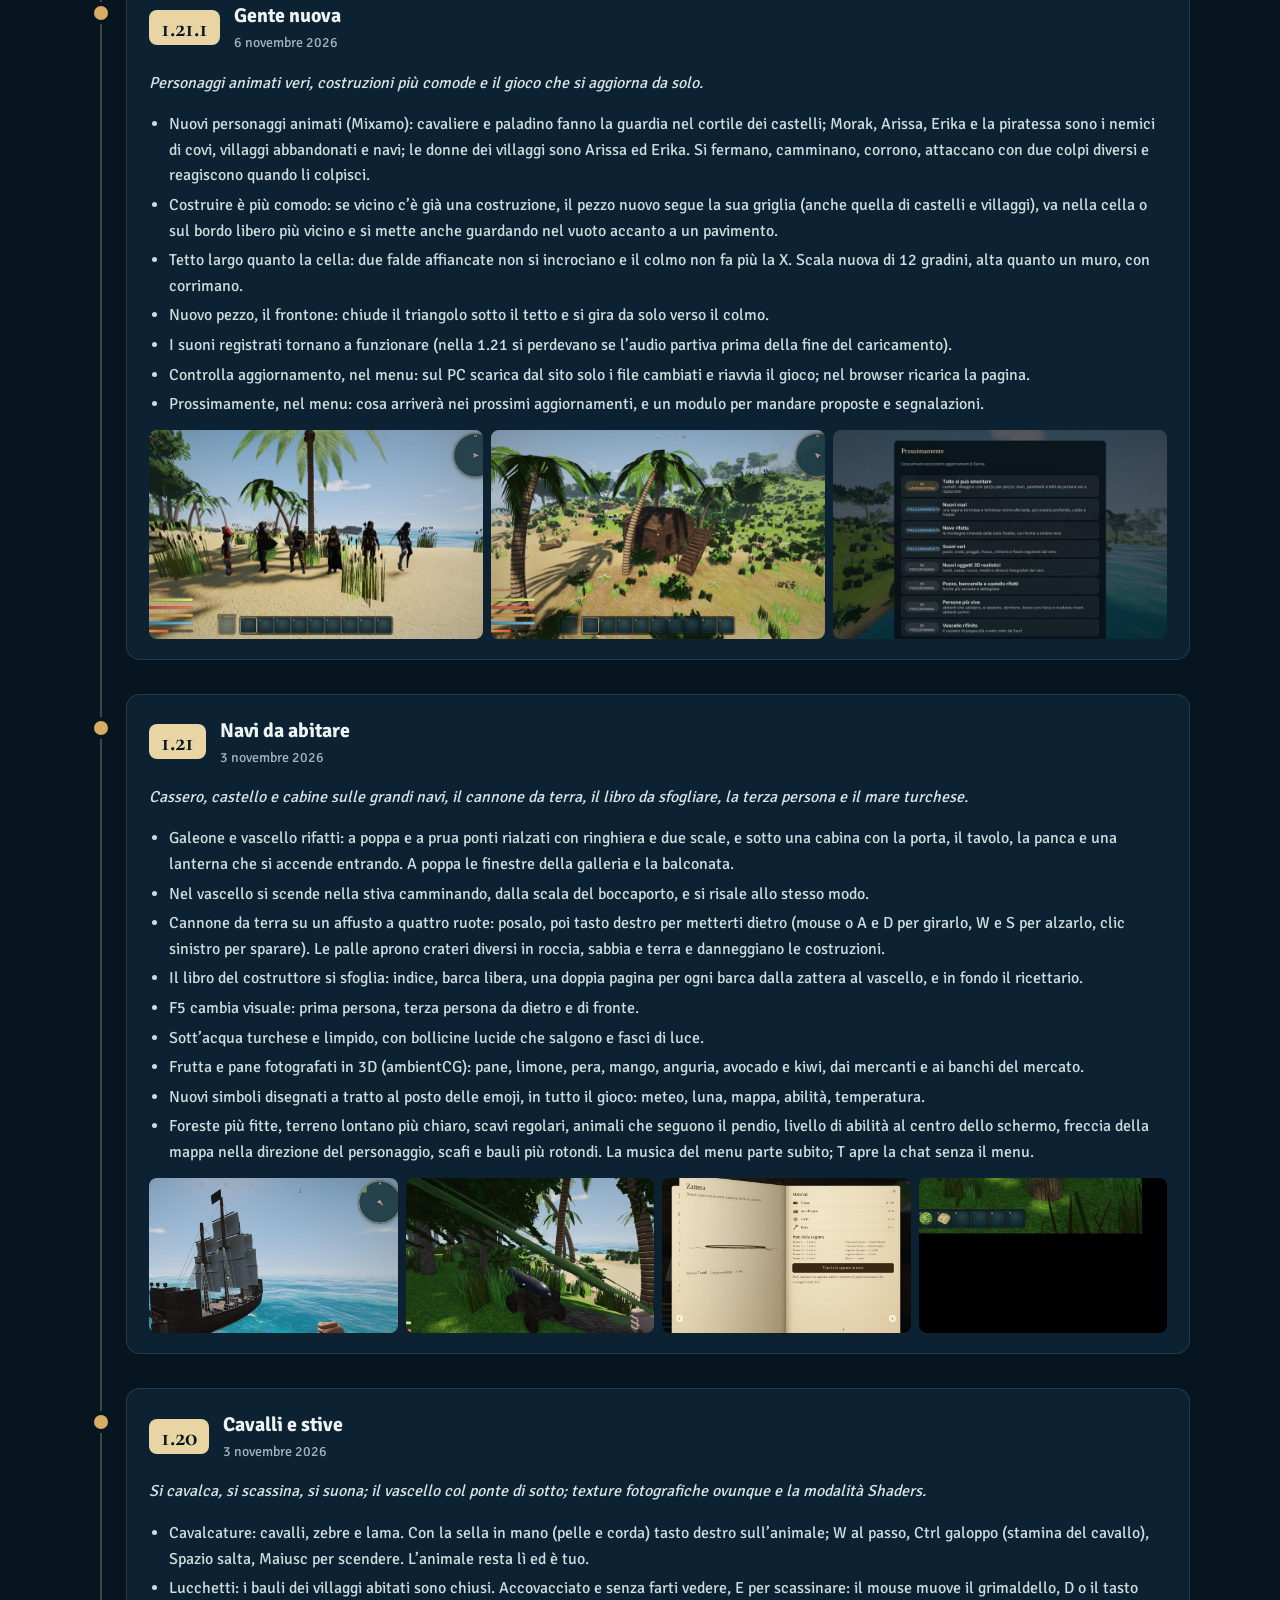
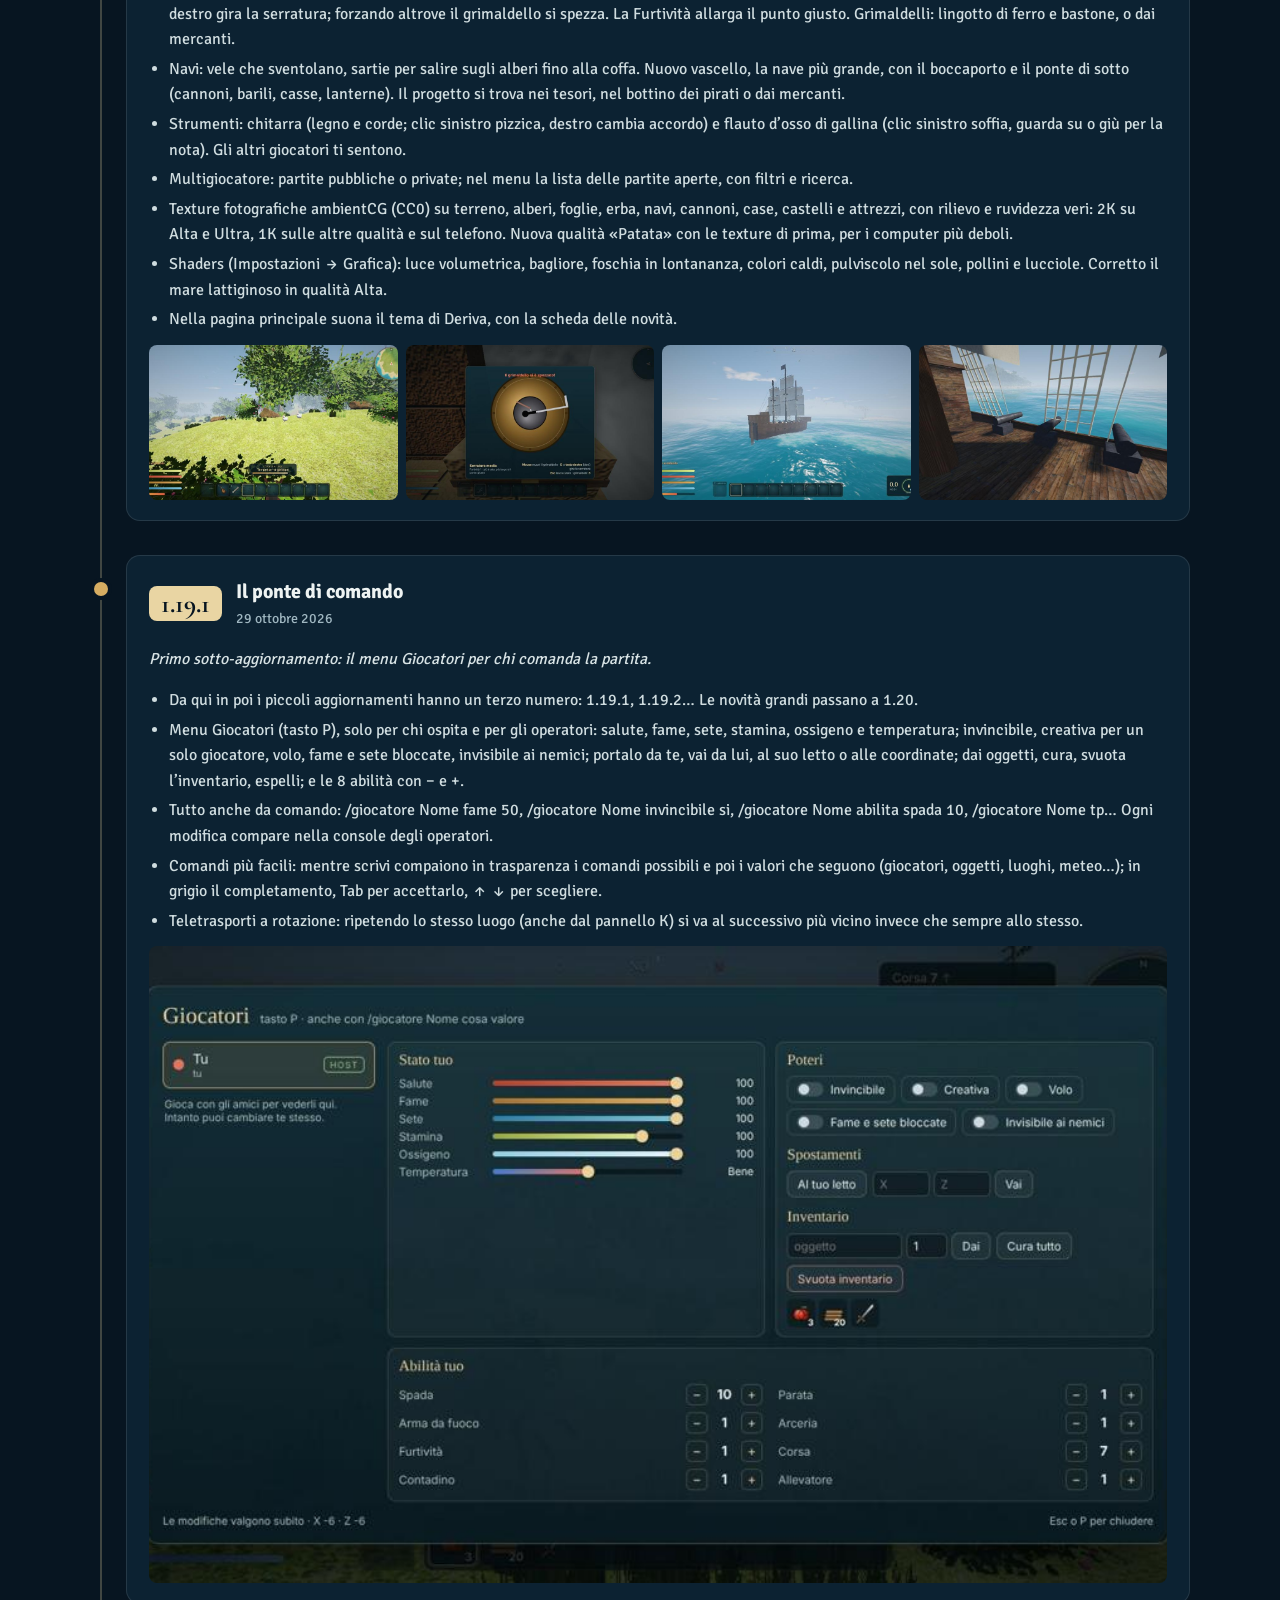
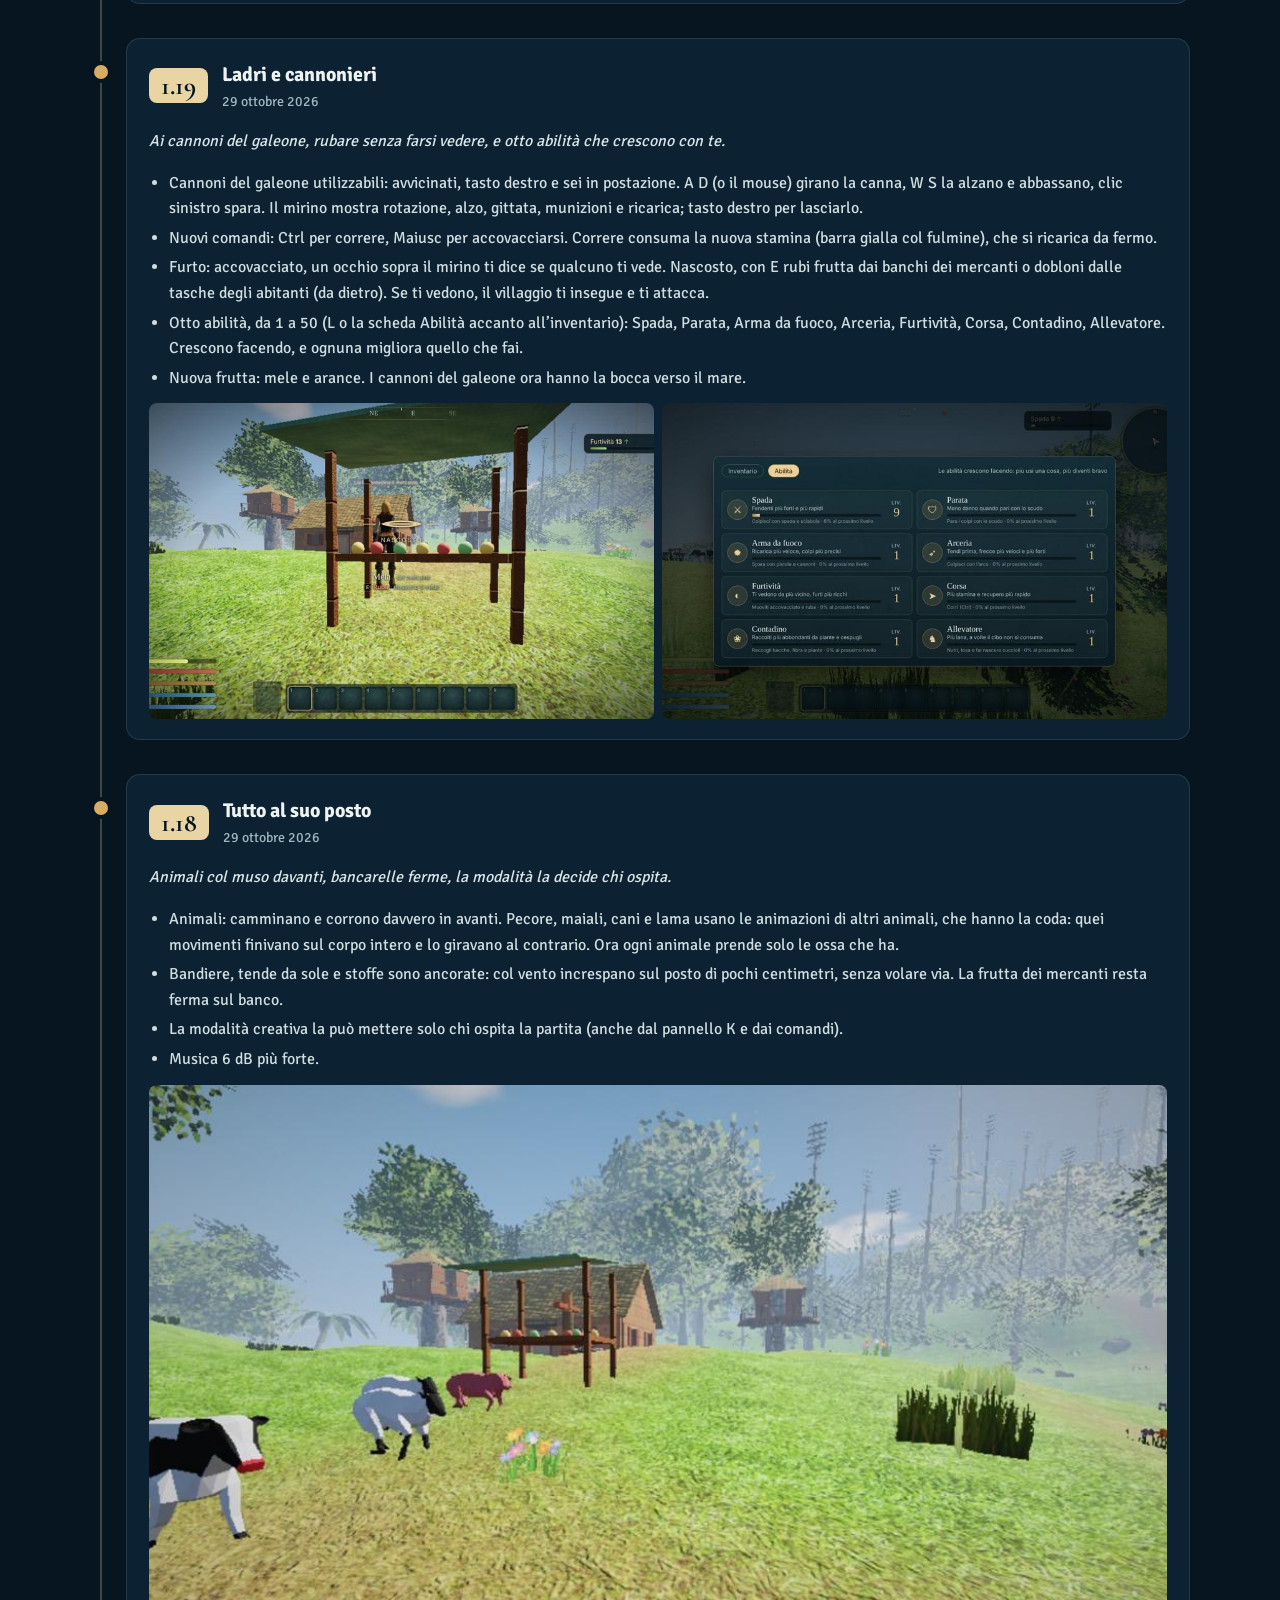
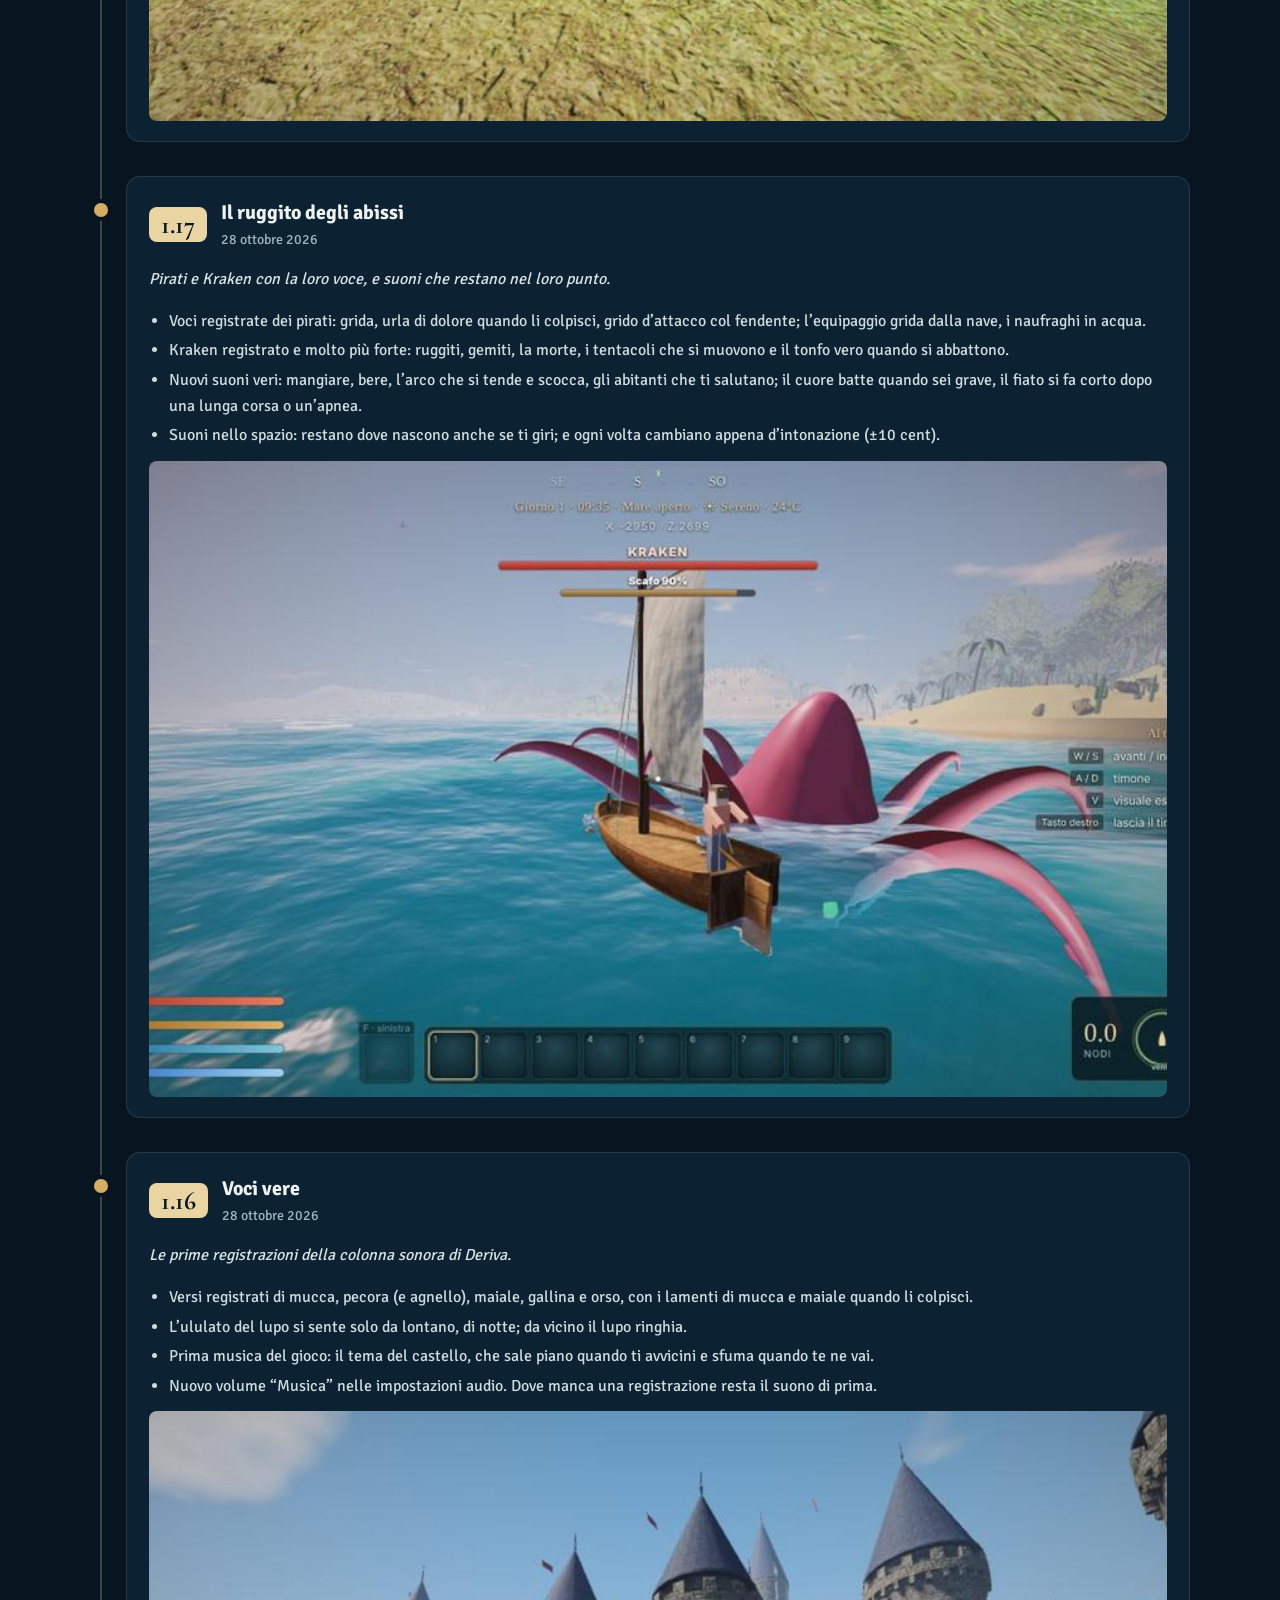
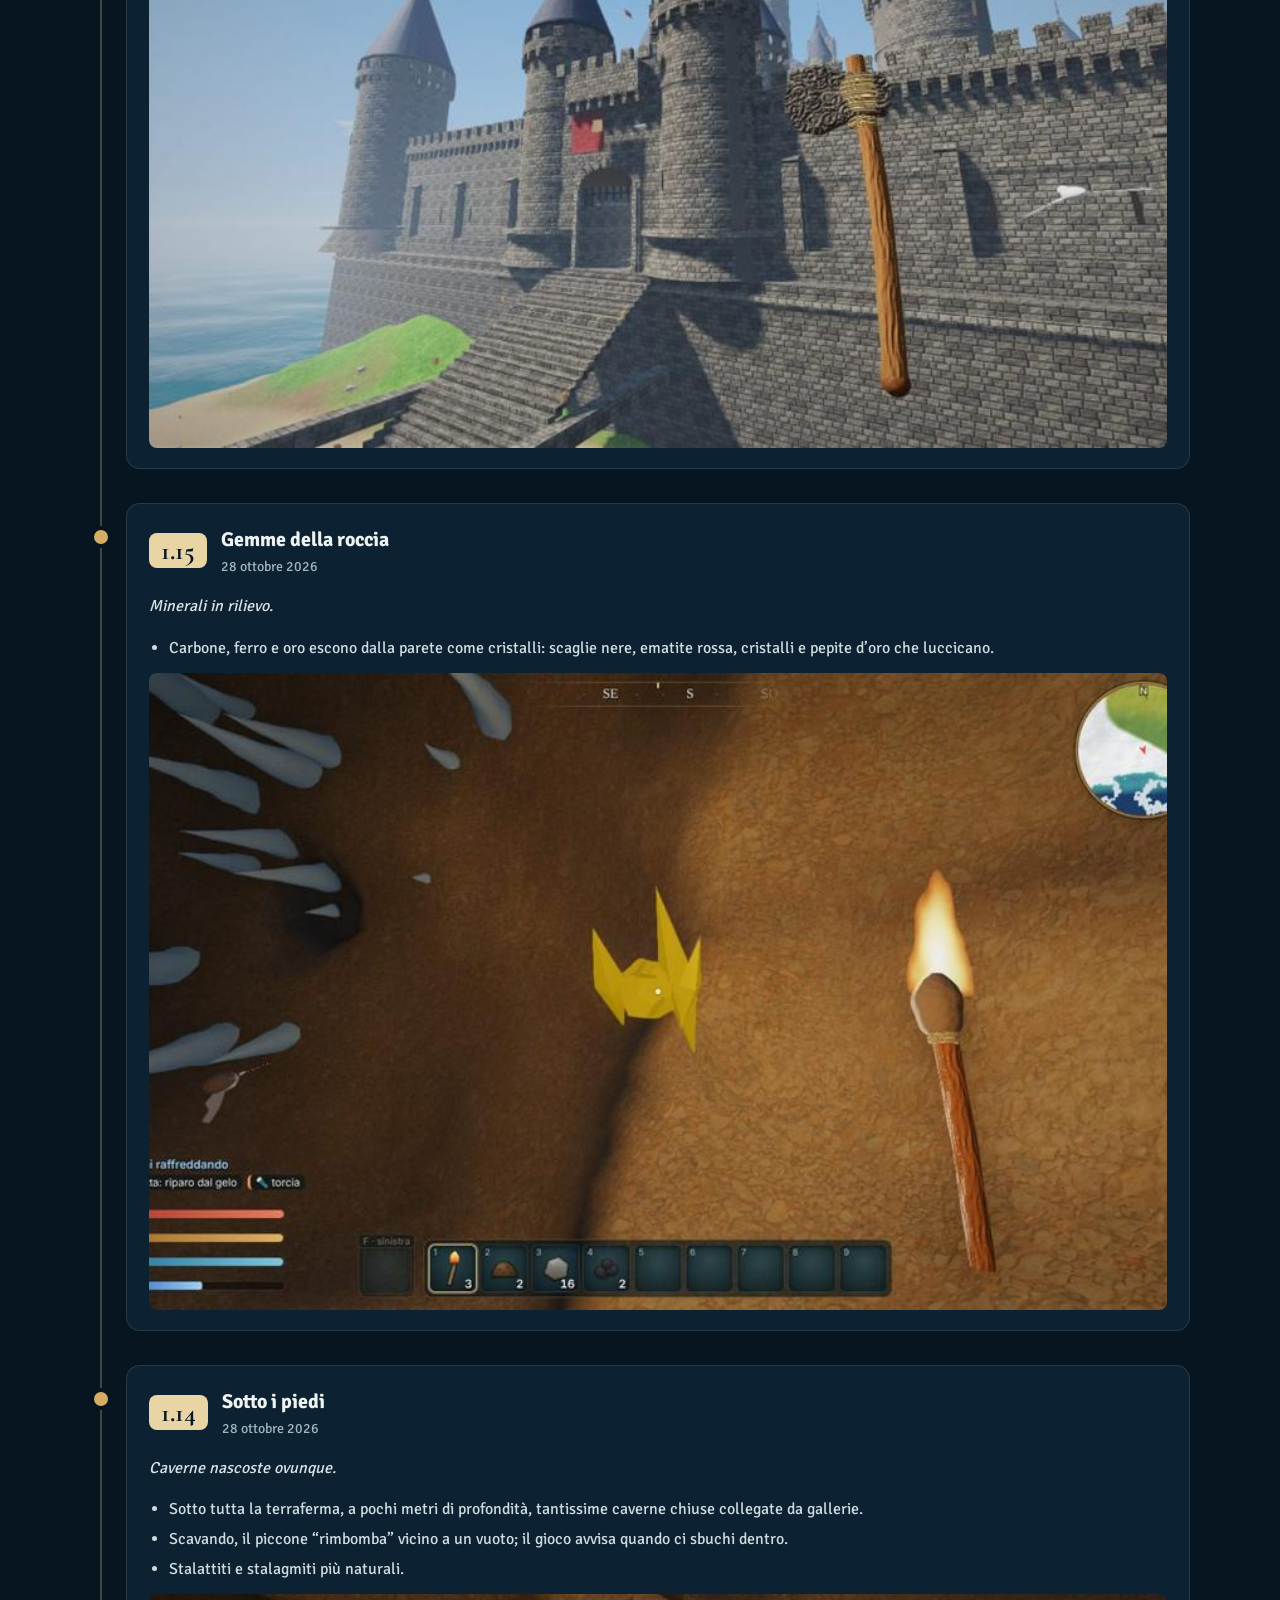
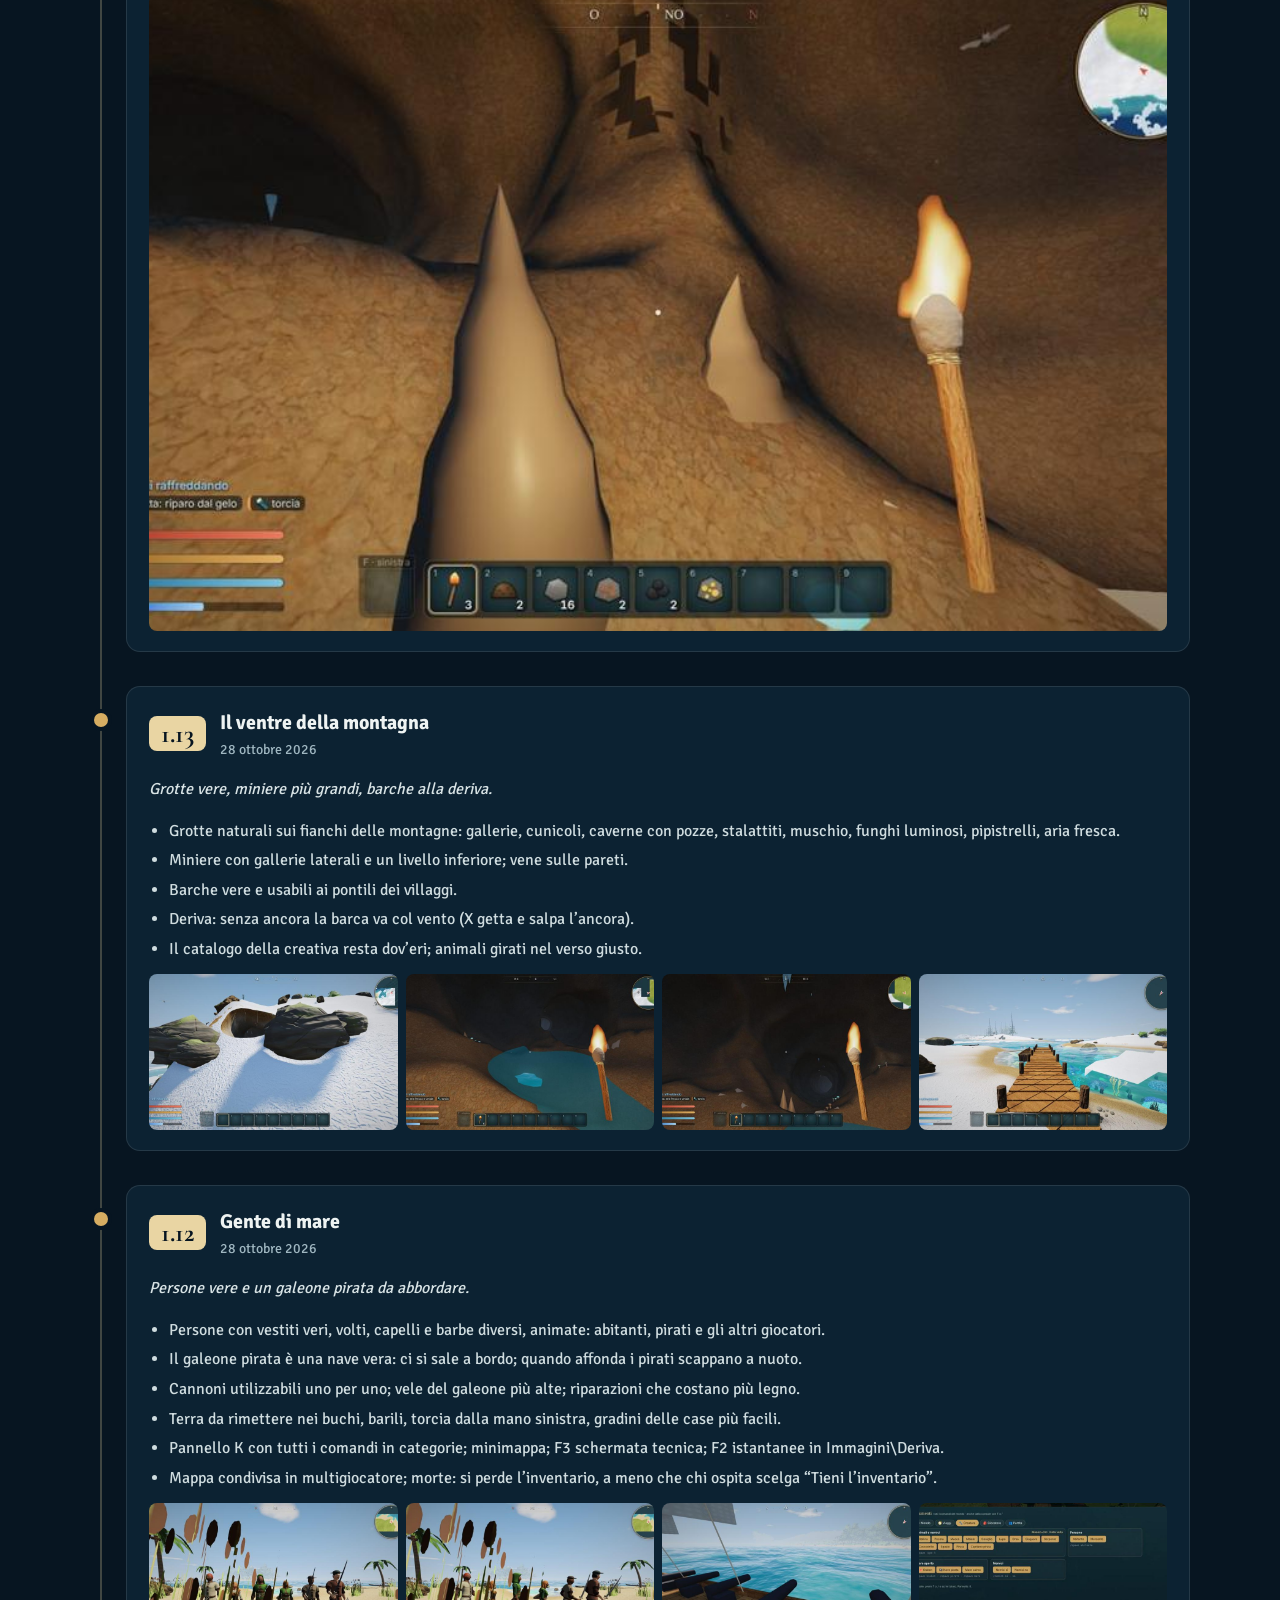
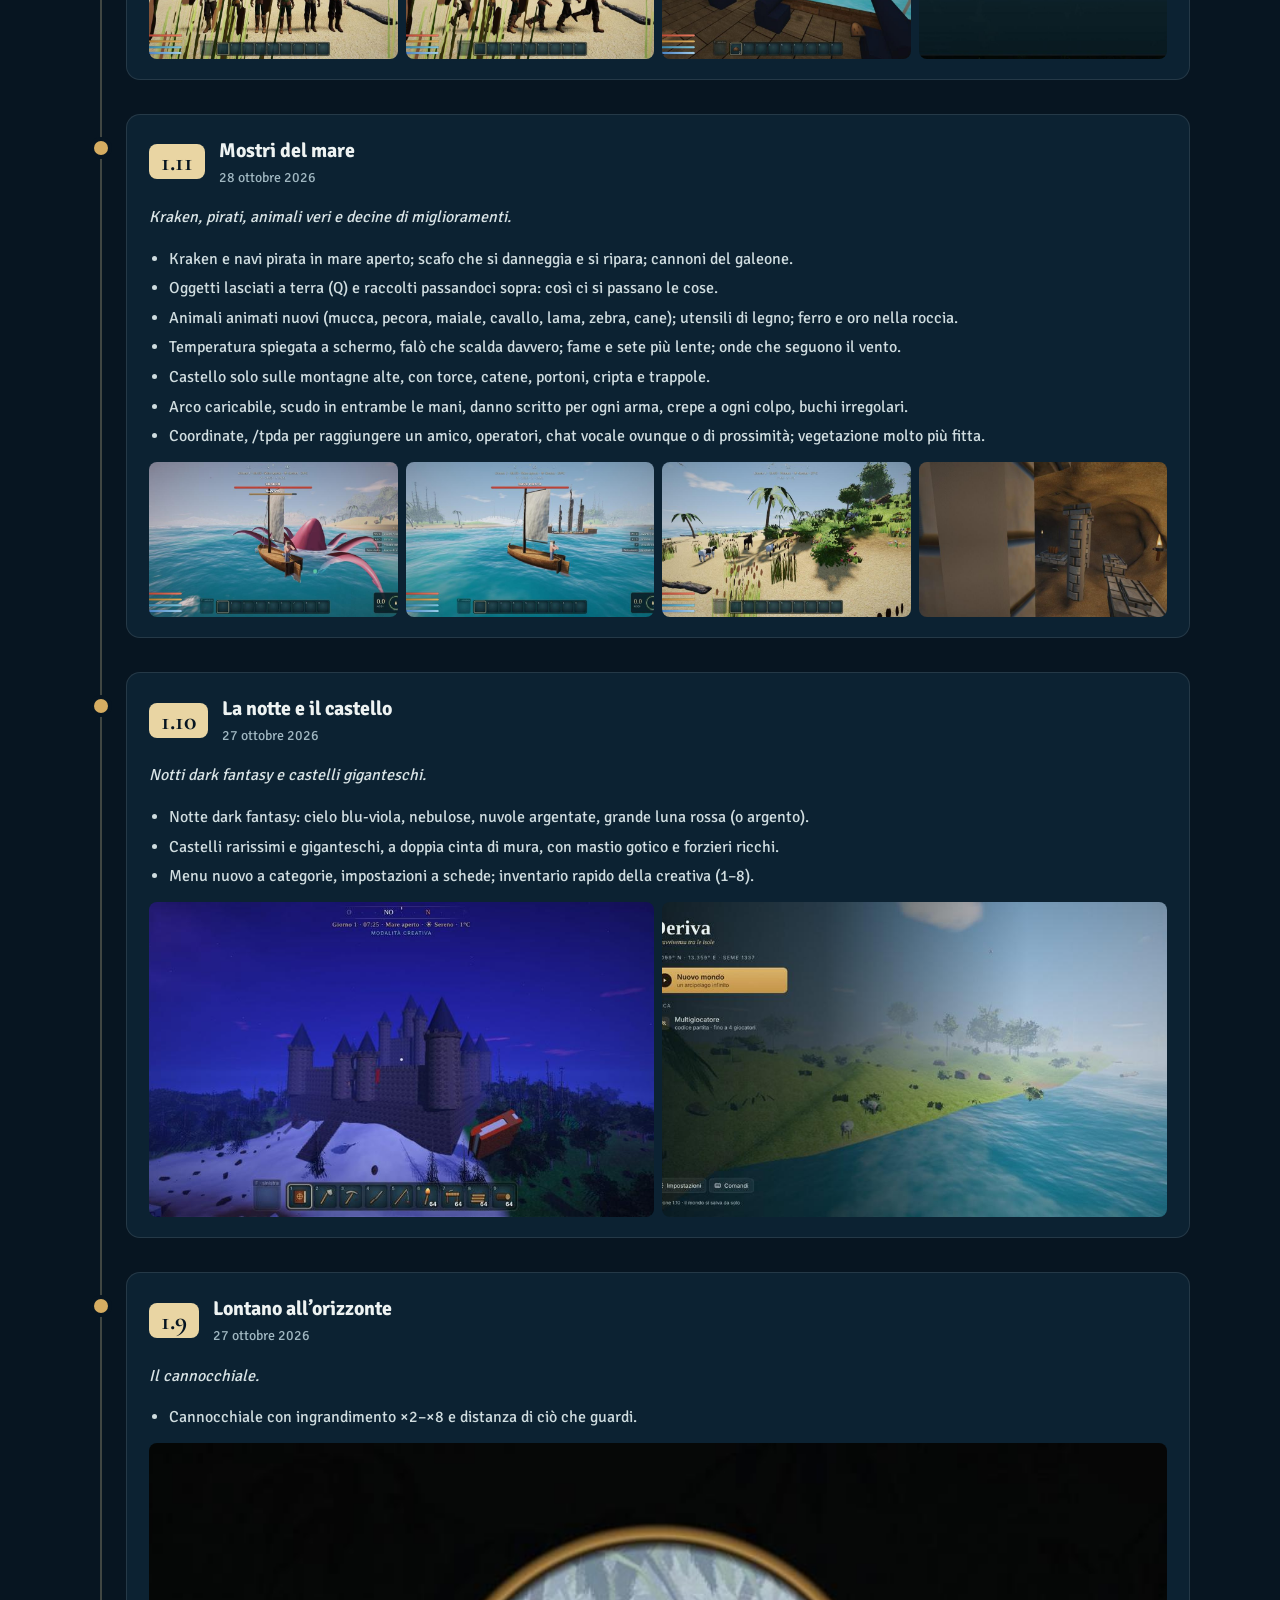
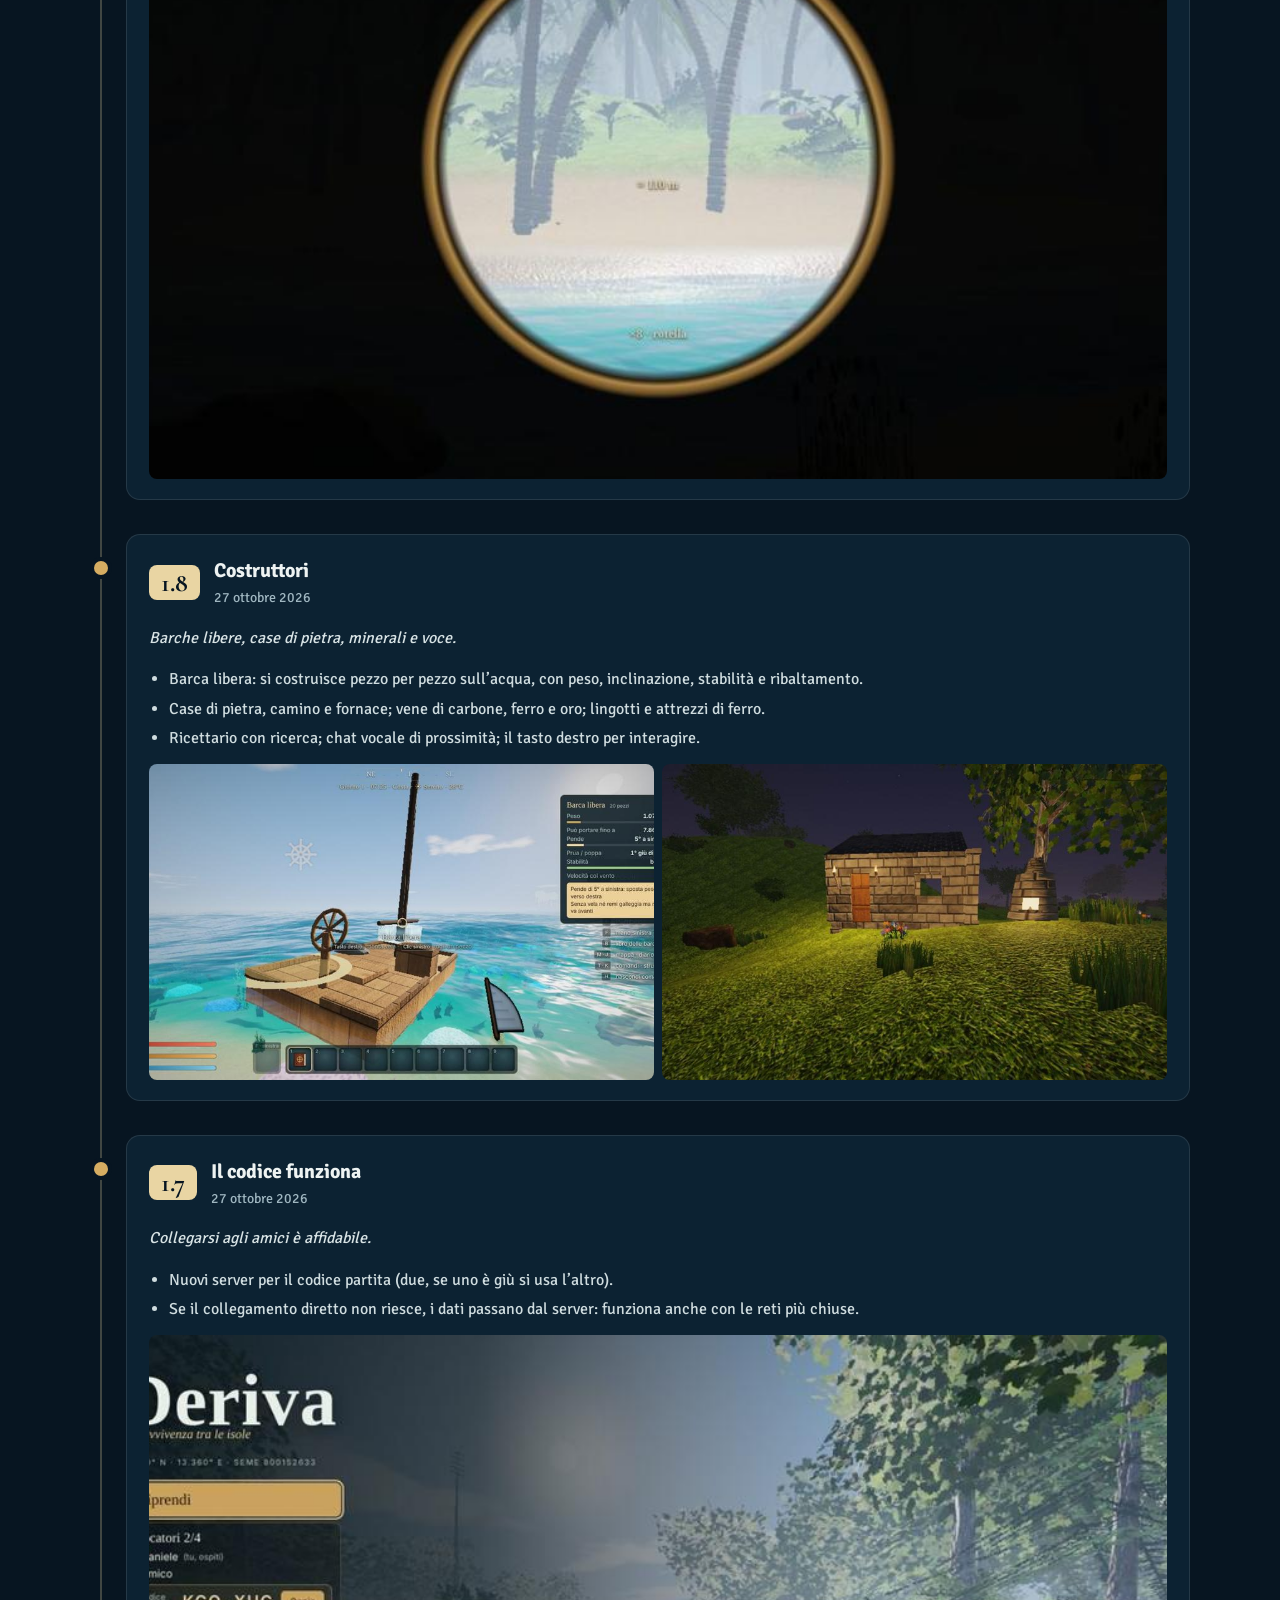
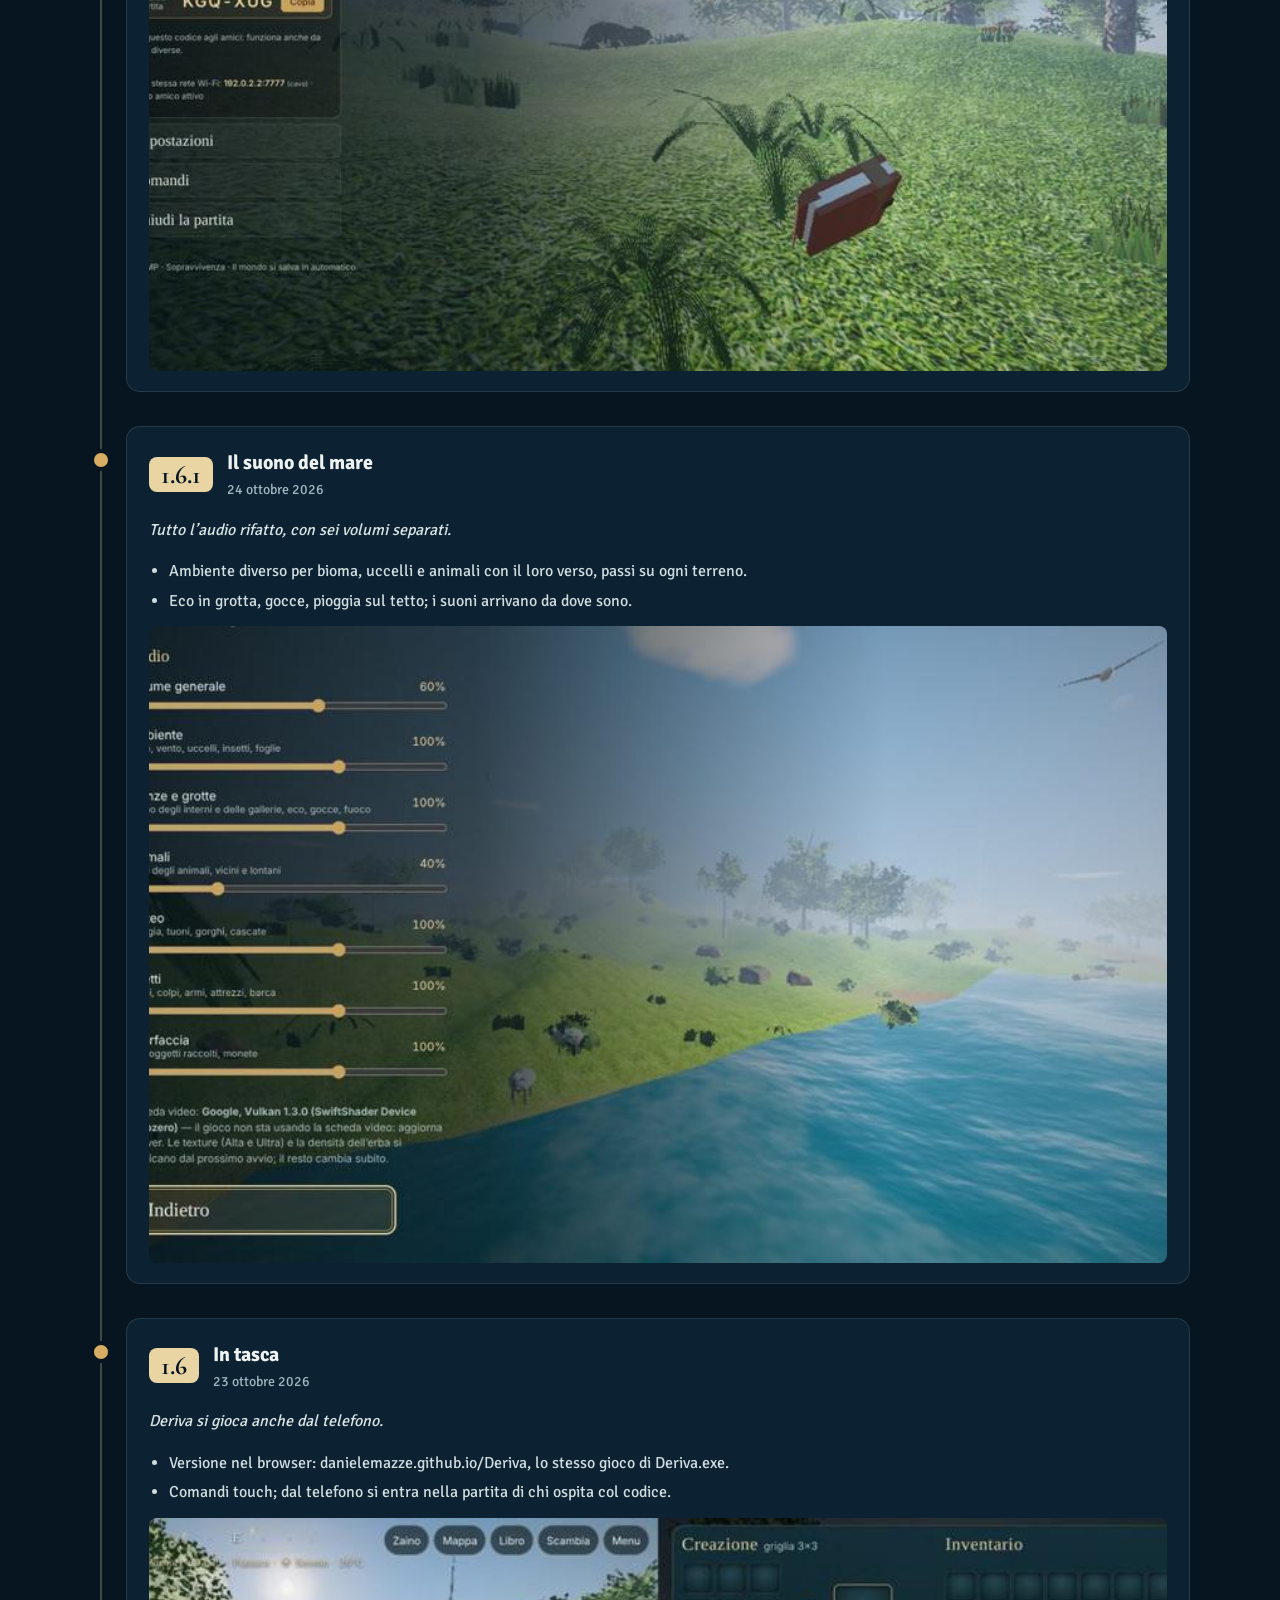
==== commit dccb503d: "Deriva 1.22: La tua ciurma Co-Authored-By: Claude Opus 5.5 <noreply@anthropic.com> Claude-Session: h" ====
--- a/evoluzione.html
+++ b/evoluzione.html
@@ -5,8 +5,9 @@
 <link href="https://fonts.googleapis.com/css2?family=Cormorant+Garamond:wght@500;600;700&family=Signika:wght@400;500;600&display=swap" rel="stylesheet">
 <link rel="stylesheet" href="stile.css"></head><body>
 <header class="top"><a class="brand" href="index.html">Deriva</a><nav><a href="index.html#gioco">Il gioco</a><a href="evoluzione.html">Evoluzione</a><a href="index.html#prossimamente">Prossimamente</a><a href="index.html#proposte">Proposte</a><a class="btn sm" href="https://github.com/danielemazze/Deriva/releases/latest/download/Deriva-Windows.zip">Scarica</a></nav></header>
-<main class="wrap evo"><h1 class="ptitle">Evoluzione</h1><p class="sub">Tutte le versioni di Deriva, dalla più recente alla prima: 24 tappe.</p>
-<div class="timeline"><article class="ver" id="v1.21.2"><div class="vhead"><span class="vnum">1.21.2</span><div><h3>Tetti a 45 gradi</h3><p class="date">6 novembre 2026</p></div></div>
+<main class="wrap evo"><h1 class="ptitle">Evoluzione</h1><p class="sub">Tutte le versioni di Deriva, dalla più recente alla prima: 25 tappe.</p>
+<div class="timeline"><article class="ver" id="v1.22"><div class="vhead"><span class="vnum">1.22</span><div><h3>La tua ciurma</h3><p class="date">7 novembre 2026</p></div></div>
+ <p class="vs">Gli abitanti si reclutano e salgono sulla tua nave; castelli, villaggi e covi si smontano a blocchi.</p><ul><li>Recluta: parlando con un abitante si apre la scheda Recluta, con il suo mestiere (cannoniere, carpentiere, nostromo o combattente), il prezzo e la paga di ogni giorno. Dopo tre giorni senza paga se ne va.</li><li>La ciurma ti segue a terra e sale da sola sulla tua nave, fino ai posti che la nave ha (dal galeone in su sono tanti). Con O si apre il menu degli ordini: fuoco a volontà, solo a sinistra o a destra, cessate il fuoco, riparate lo scafo, più vele, ammainate, arrembaggio, seguitemi.</li><li>All’arrembaggio i combattenti saltano sulla nave pirata vicina: se vincono, la nave diventa tua.</li><li>Tutto si smonta: il piccone rompe la pietra, l’ascia il legno. Castelli, villaggi e covi si aprono a blocchi di 3 metri, che spariscono davvero (si passa attraverso) e danno muri e pavimenti da ripiazzare dove vuoi. Anche letti, falò e bauli dei villaggi, tranne quelli chiusi a chiave.</li><li>Laguna: vicino alle isole calde l’acqua bassa è turchese e limpida, con i riflessi del sole che si muovono sul fondo.</li><li>Neve con la sua trama e il suo rilievo; i banchi di ghiaccio hanno i bordi morbidi e uno spessore vero.</li><li>Pozzo con verricello, corda e tettoia; bancarella con il bancone, la tenda a strisce, le cassette di frutta e le ceste; cassero del vascello con pareti inclinate, finestre e una poppa scolpita.</li></ul><div class="vimg"><img src="img/ciurma_122.jpg" alt="Deriva 1.22" loading="lazy"><img src="img/smonta_122.jpg" alt="Deriva 1.22" loading="lazy"><img src="img/luoghi_122.jpg" alt="Deriva 1.22" loading="lazy"></div></article><article class="ver" id="v1.21.2"><div class="vhead"><span class="vnum">1.21.2</span><div><h3>Tetti a 45 gradi</h3><p class="date">6 novembre 2026</p></div></div>
  <p class="vs">Tetti più ripidi, il frontone rifatto e il mastio senza la lastra finta.</p><ul><li>Il tetto sale di 3 metri su 3, a 45 gradi; anche quelli già costruiti.</li><li>Il frontone è un muro tagliato in diagonale a 45 gradi, con lo stesso bordo di legno del muro: due affiancati chiudono il triangolo sotto il tetto.</li><li>Castello: le cornici del mastio erano lastre piene, senza collisione, che tagliavano l’ingresso e l’interno a 3, 12, 21 e 30 metri. Ora girano solo fuori, sulle pareti, e si fermano davanti al portone.</li></ul><div class="vimg"><img src="img/tetti_1212.jpg" alt="Deriva 1.21.2" loading="lazy"><img src="img/mastio_1212.jpg" alt="Deriva 1.21.2" loading="lazy"></div></article><article class="ver" id="v1.21.1"><div class="vhead"><span class="vnum">1.21.1</span><div><h3>Gente nuova</h3><p class="date">6 novembre 2026</p></div></div>
  <p class="vs">Personaggi animati veri, costruzioni più comode e il gioco che si aggiorna da solo.</p><ul><li>Nuovi personaggi animati (Mixamo): cavaliere e paladino fanno la guardia nel cortile dei castelli; Morak, Arissa, Erika e la piratessa sono i nemici di covi, villaggi abbandonati e navi; le donne dei villaggi sono Arissa ed Erika. Si fermano, camminano, corrono, attaccano con due colpi diversi e reagiscono quando li colpisci.</li><li>Costruire è più comodo: se vicino c’è già una costruzione, il pezzo nuovo segue la sua griglia (anche quella di castelli e villaggi), va nella cella o sul bordo libero più vicino e si mette anche guardando nel vuoto accanto a un pavimento.</li><li>Tetto largo quanto la cella: due falde affiancate non si incrociano e il colmo non fa più la X. Scala nuova di 12 gradini, alta quanto un muro, con corrimano.</li><li>Nuovo pezzo, il frontone: chiude il triangolo sotto il tetto e si gira da solo verso il colmo.</li><li>I suoni registrati tornano a funzionare (nella 1.21 si perdevano se l’audio partiva prima della fine del caricamento).</li><li>Controlla aggiornamento, nel menu: sul PC scarica dal sito solo i file cambiati e riavvia il gioco; nel browser ricarica la pagina.</li><li>Prossimamente, nel menu: cosa arriverà nei prossimi aggiornamenti, e un modulo per mandare proposte e segnalazioni.</li></ul><div class="vimg"><img src="img/personaggi_1211.jpg" alt="Deriva 1.21.1" loading="lazy"><img src="img/costruzioni_1211.jpg" alt="Deriva 1.21.1" loading="lazy"><img src="img/prossimamente_1211.jpg" alt="Deriva 1.21.1" loading="lazy"></div></article><article class="ver" id="v1.21"><div class="vhead"><span class="vnum">1.21</span><div><h3>Navi da abitare</h3><p class="date">3 novembre 2026</p></div></div>
  <p class="vs">Cassero, castello e cabine sulle grandi navi, il cannone da terra, il libro da sfogliare, la terza persona e il mare turchese.</p><ul><li>Galeone e vascello rifatti: a poppa e a prua ponti rialzati con ringhiera e due scale, e sotto una cabina con la porta, il tavolo, la panca e una lanterna che si accende entrando. A poppa le finestre della galleria e la balconata.</li><li>Nel vascello si scende nella stiva camminando, dalla scala del boccaporto, e si risale allo stesso modo.</li><li>Cannone da terra su un affusto a quattro ruote: posalo, poi tasto destro per metterti dietro (mouse o A e D per girarlo, W e S per alzarlo, clic sinistro per sparare). Le palle aprono crateri diversi in roccia, sabbia e terra e danneggiano le costruzioni.</li><li>Il libro del costruttore si sfoglia: indice, barca libera, una doppia pagina per ogni barca dalla zattera al vascello, e in fondo il ricettario.</li><li>F5 cambia visuale: prima persona, terza persona da dietro e di fronte.</li><li>Sott’acqua turchese e limpido, con bollicine lucide che salgono e fasci di luce.</li><li>Frutta e pane fotografati in 3D (ambientCG): pane, limone, pera, mango, anguria, avocado e kiwi, dai mercanti e ai banchi del mercato.</li><li>Nuovi simboli disegnati a tratto al posto delle emoji, in tutto il gioco: meteo, luna, mappa, abilità, temperatura.</li><li>Foreste più fitte, terreno lontano più chiaro, scavi regolari, animali che seguono il pendio, livello di abilità al centro dello schermo, freccia della mappa nella direzione del personaggio, scafi e bauli più rotondi. La musica del menu parte subito; T apre la chat senza il menu.</li></ul><div class="vimg"><img src="img/navi_121.jpg" alt="Deriva 1.21" loading="lazy"><img src="img/cannone_121.jpg" alt="Deriva 1.21" loading="lazy"><img src="img/libro_121.jpg" alt="Deriva 1.21" loading="lazy"><img src="img/terza_121.jpg" alt="Deriva 1.21" loading="lazy"></div></article><article class="ver" id="v1.20"><div class="vhead"><span class="vnum">1.20</span><div><h3>Cavalli e stive</h3><p class="date">3 novembre 2026</p></div></div>
@@ -30,4 +31,4 @@
  <p class="vs">Meteo, scavo, biomi estremi e un mondo più vivo.</p><ul><li>Mano sinistra (torcia, scudo, cibo, cannocchiale) e vestiti contro caldo e freddo.</li><li>Meteo vero: pioggia, temporali con fulmini, caldo torrido, neve; fasi lunari; gorghi in mare aperto col vento forte.</li><li>Nuovi biomi: neve con mare ghiacciato e vulcani con lava e ossidiana; laghetti di montagna con cascate.</li><li>Scavo con piccone e pala: tunnel, cantine, case dentro la montagna.</li><li>Trappole, animali che ti seguono e si riproducono; rovine, miniere e accampamenti con forzieri.</li><li>Console dei comandi (T) e pannello Strumenti (K); grafica adattiva.</li></ul><div class="vimg"><img src="img/f_gorgo.jpg" alt="Deriva 1.5" loading="lazy"><img src="img/nb_vulcano.jpg" alt="Deriva 1.5" loading="lazy"><img src="img/nb_neve.jpg" alt="Deriva 1.5" loading="lazy"><img src="img/sc_miniera_dentro.jpg" alt="Deriva 1.5" loading="lazy"></div></article><article class="ver" id="v1.0–1.4"><div class="vhead"><span class="vnum">1.0 – 1.4</span><div><h3>Il mondo si allarga</h3><p class="date">22 ottobre 2026</p></div></div>
  <p class="vs">Biomi, villaggi, missioni, nemici: nasce l’avventura.</p><ul><li>Mondi multipli (esporta e importa), modalità creativa, vento regolabile da 0 a 10.</li><li>Biomi: pianura, foresta, foresta pluviale, giungla, deserto, montagne innevate.</li><li>Barca a remi con due remi veri, piccolo veliero con ponte calpestabile; canoa, catamarano e galeone da sbloccare con i progetti.</li><li>Villaggi diversi per bioma (coloniali, case sugli alberi, palafitte, fattorie, baite, borghi di pietra), fari, relitti, covi dei pirati.</li><li>Abitanti con dialoghi, missioni a stelle, mercanti in dobloni, locande, mappa che si disegna esplorando, diario, oggetti rari, mappe del tesoro.</li><li>Nemici (pirati, lupi, orsi, giaguari, serpenti, coccodrilli, squali), disattivabili; arco, pistola, lancia e sciabola.</li><li>Codice partita per giocare insieme via internet.</li></ul><div class="vimg"><img src="img/vil_palafitte.jpg" alt="Deriva 1.0 – 1.4" loading="lazy"><img src="img/poi_faro_notte.jpg" alt="Deriva 1.0 – 1.4" loading="lazy"><img src="img/poi_dialogo.jpg" alt="Deriva 1.0 – 1.4" loading="lazy"><img src="img/fin_squalo.jpg" alt="Deriva 1.0 – 1.4" loading="lazy"></div></article><article class="ver" id="v0.2"><div class="vhead"><span class="vnum">0.2</span><div><h3>Un gioco vero</h3><p class="date">21 ottobre 2026</p></div></div>
  <p class="vs">Da pagina del browser a programma per Windows, con gli amici.</p><ul><li>Deriva.exe per Windows.</li><li>Multigiocatore fino a 4 giocatori, nome a scelta, fuoco amico, FPS e ping.</li><li>Grafica fotorealistica: texture fotografiche e modelli scansionati di rocce, scogliere, felci, funghi e alberi.</li></ul><div class="vimg"><img src="img/real_spiaggia.jpg" alt="Deriva 0.2" loading="lazy"><img src="img/v3_panorama.jpg" alt="Deriva 0.2" loading="lazy"><img src="img/mp_game.jpg" alt="Deriva 0.2" loading="lazy"></div></article><article class="ver" id="v0.1"><div class="vhead"><span class="vnum">0.1</span><div><h3>Il naufragio</h3><p class="date">21 ottobre 2026</p></div></div>
- <p class="vs">Il primo prototipo: un’isola, il mare e una zattera da costruire.</p><ul><li>Mondo in prima persona: isola tropicale, spiaggia, mare con onde e barriera corallina.</li><li>Raccolta di legno, pietra e fibra; inventario con creazione 3×3 e banco da lavoro 5×5.</li><li>Libro del costruttore: si traccia la sagoma della barca sul mare e la si monta pezzo per pezzo.</li><li>Zattera e barca a vela; fame e sete; giorno e notte; animali e pesci.</li></ul><div class="vimg"><img src="img/final_spiaggia.jpg" alt="Deriva 0.1" loading="lazy"><img src="img/final_vela.jpg" alt="Deriva 0.1" loading="lazy"></div></article></div></main><footer><p>Deriva · sopravvivenza ed esplorazione tra le isole · versione 1.21.2</p><p class="small">Texture ambientCG (CC0) · personaggi e animazioni Mixamo · modelli Quaternius (CC0)</p></footer></body></html>+ <p class="vs">Il primo prototipo: un’isola, il mare e una zattera da costruire.</p><ul><li>Mondo in prima persona: isola tropicale, spiaggia, mare con onde e barriera corallina.</li><li>Raccolta di legno, pietra e fibra; inventario con creazione 3×3 e banco da lavoro 5×5.</li><li>Libro del costruttore: si traccia la sagoma della barca sul mare e la si monta pezzo per pezzo.</li><li>Zattera e barca a vela; fame e sete; giorno e notte; animali e pesci.</li></ul><div class="vimg"><img src="img/final_spiaggia.jpg" alt="Deriva 0.1" loading="lazy"><img src="img/final_vela.jpg" alt="Deriva 0.1" loading="lazy"></div></article></div></main><footer><p>Deriva · sopravvivenza ed esplorazione tra le isole · versione 1.22</p><p class="small">Texture ambientCG (CC0) · personaggi e animazioni Mixamo · modelli Quaternius (CC0)</p></footer></body></html>
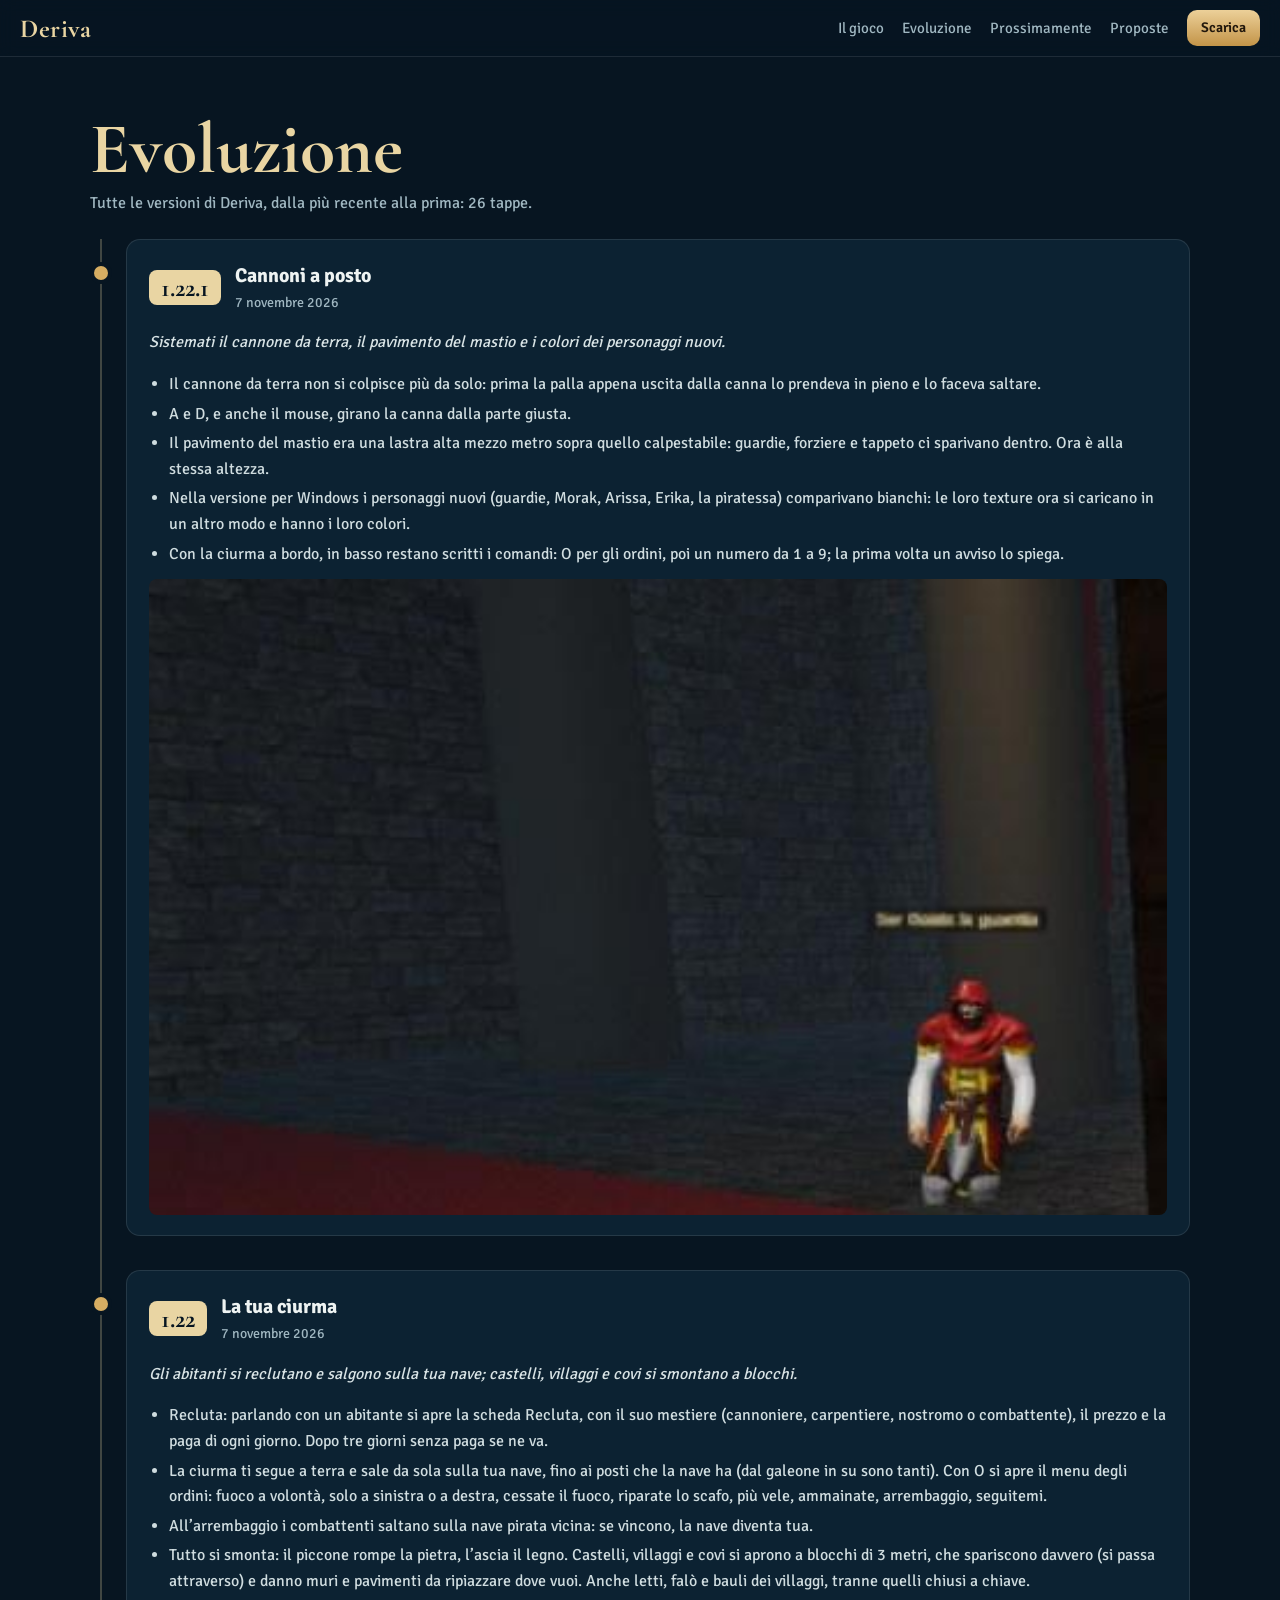
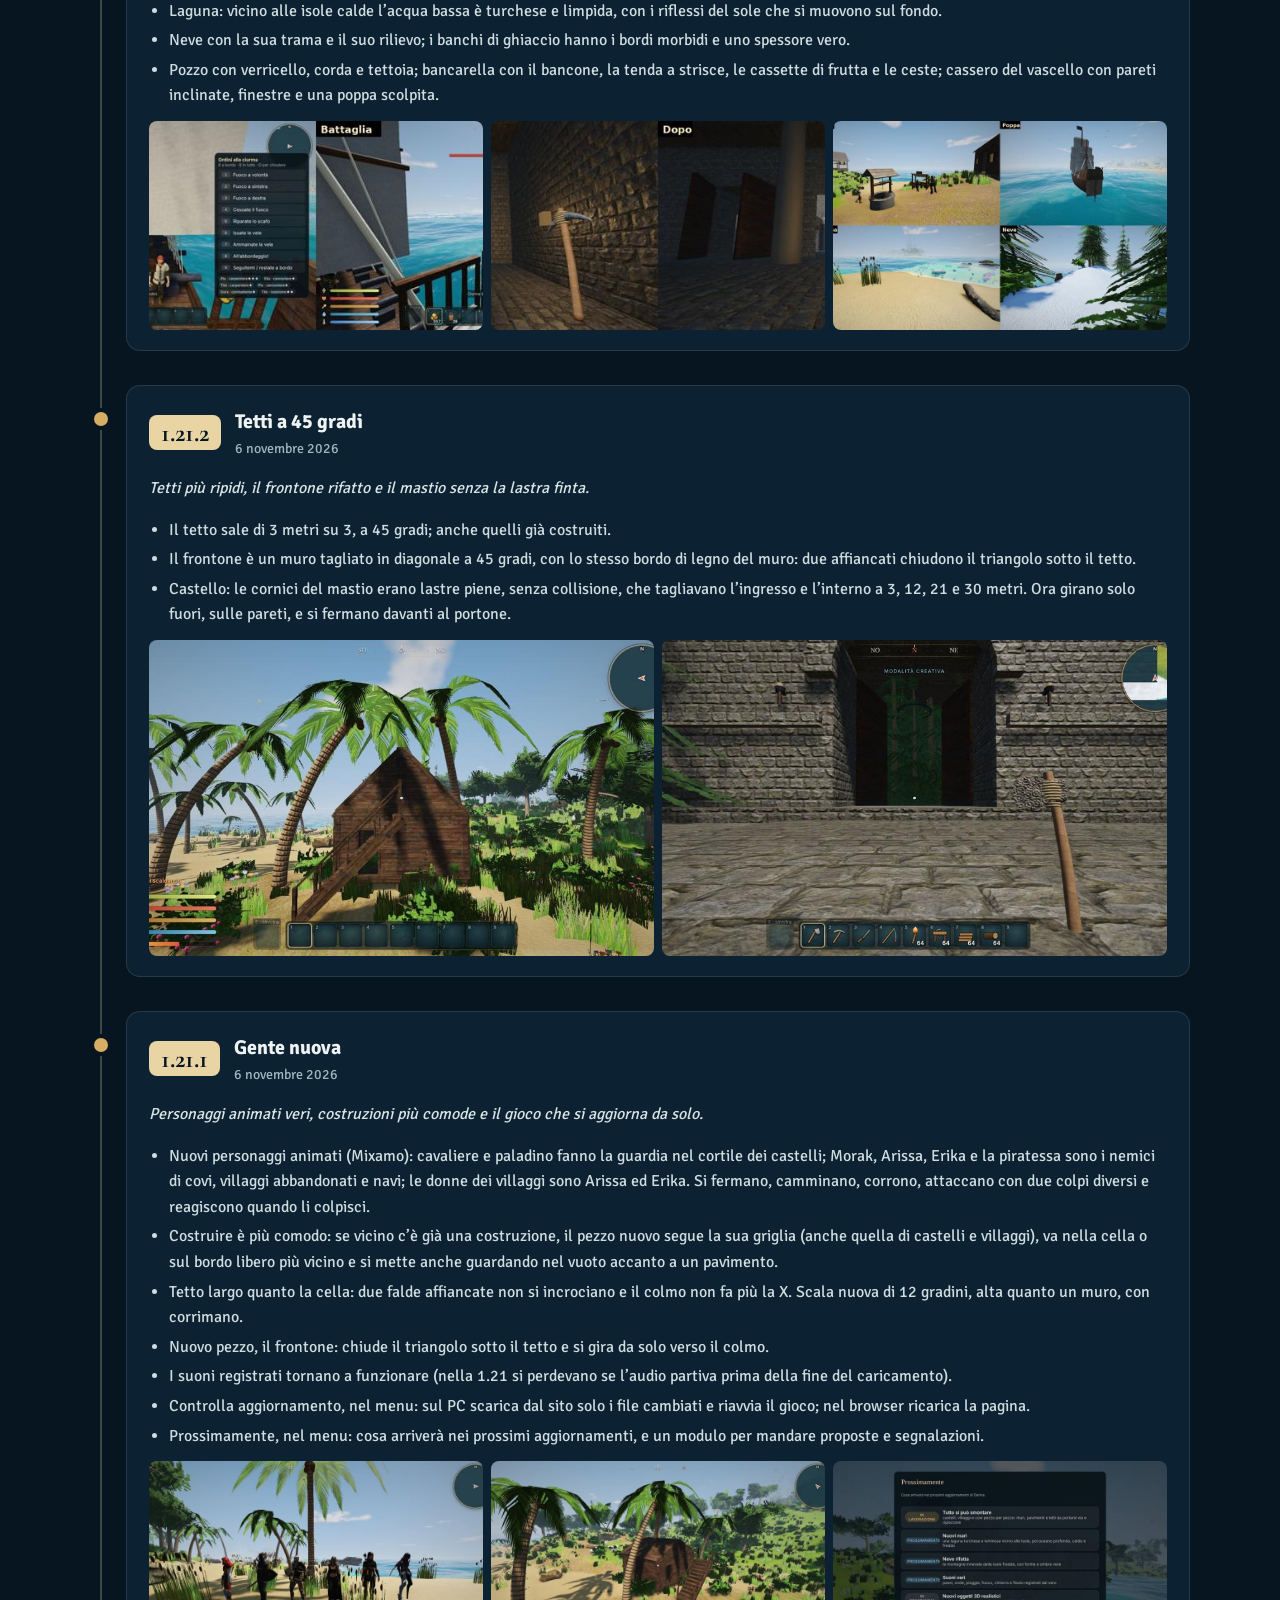
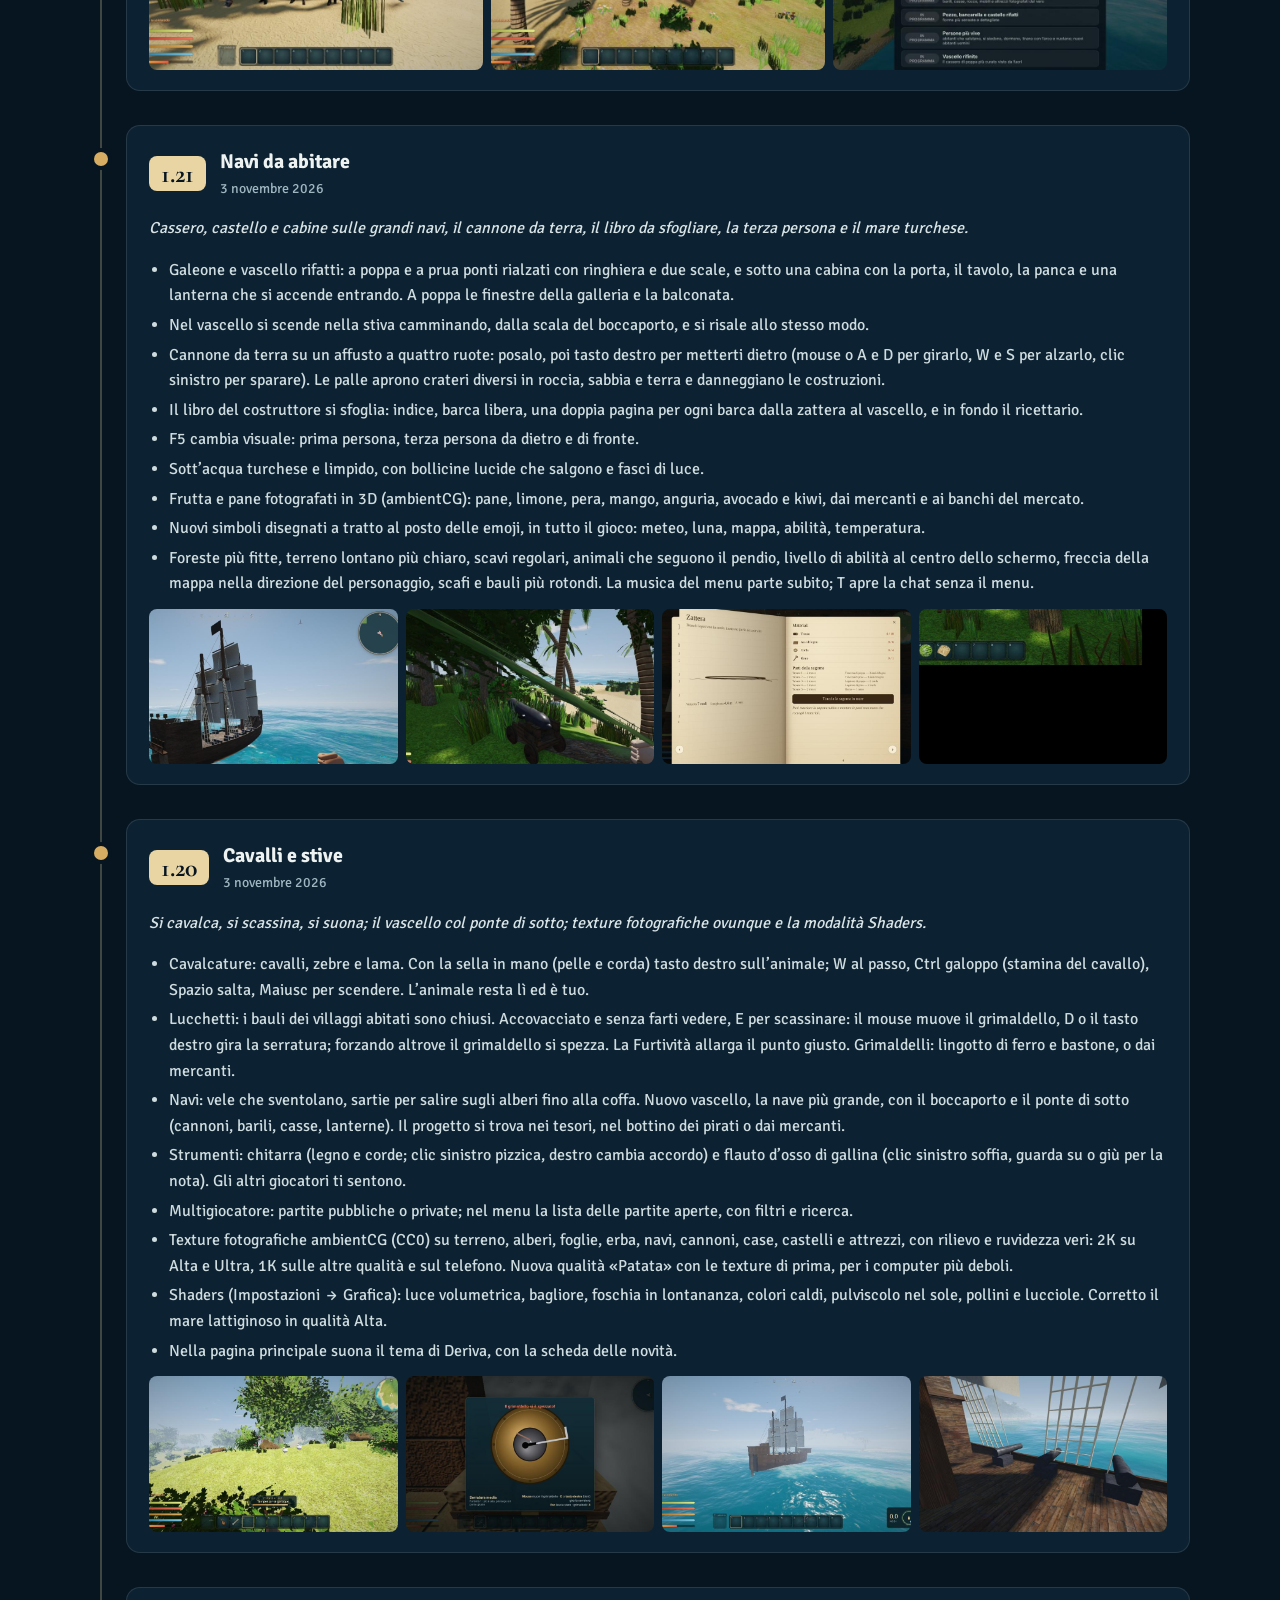
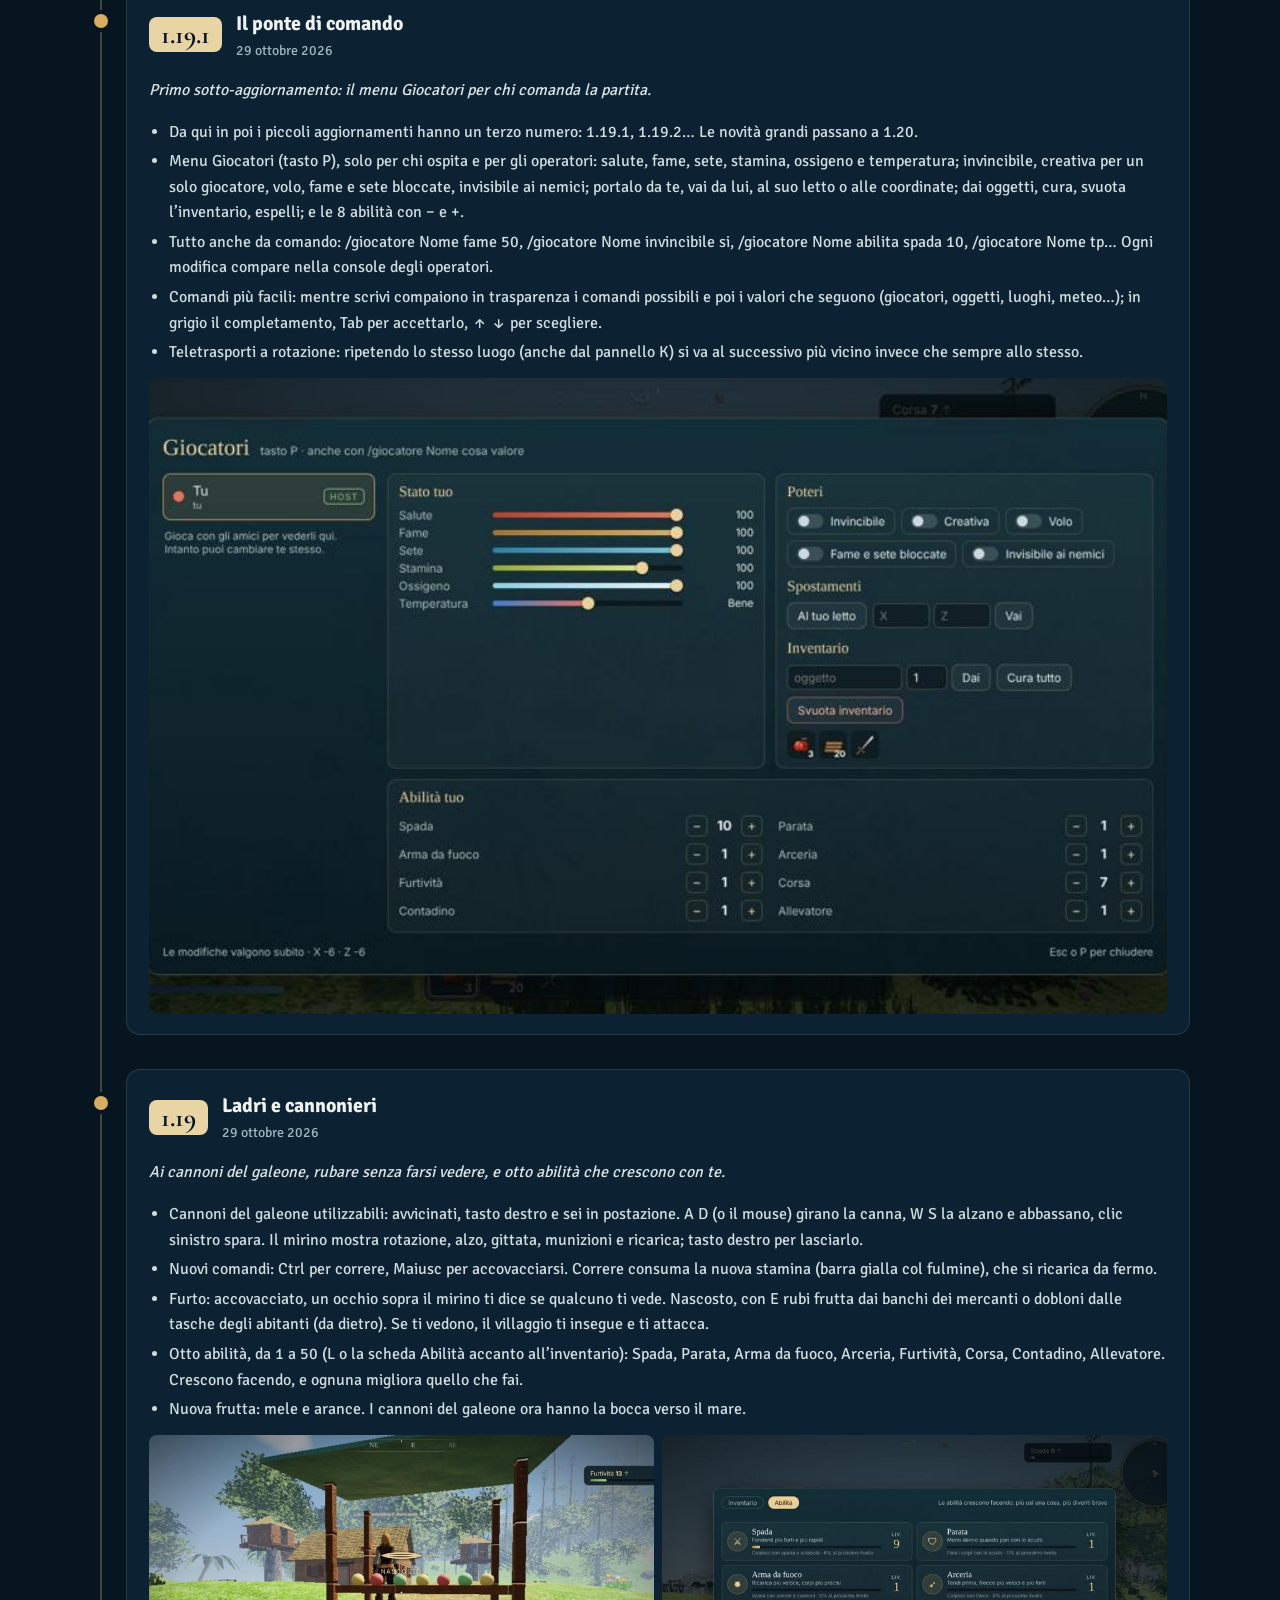
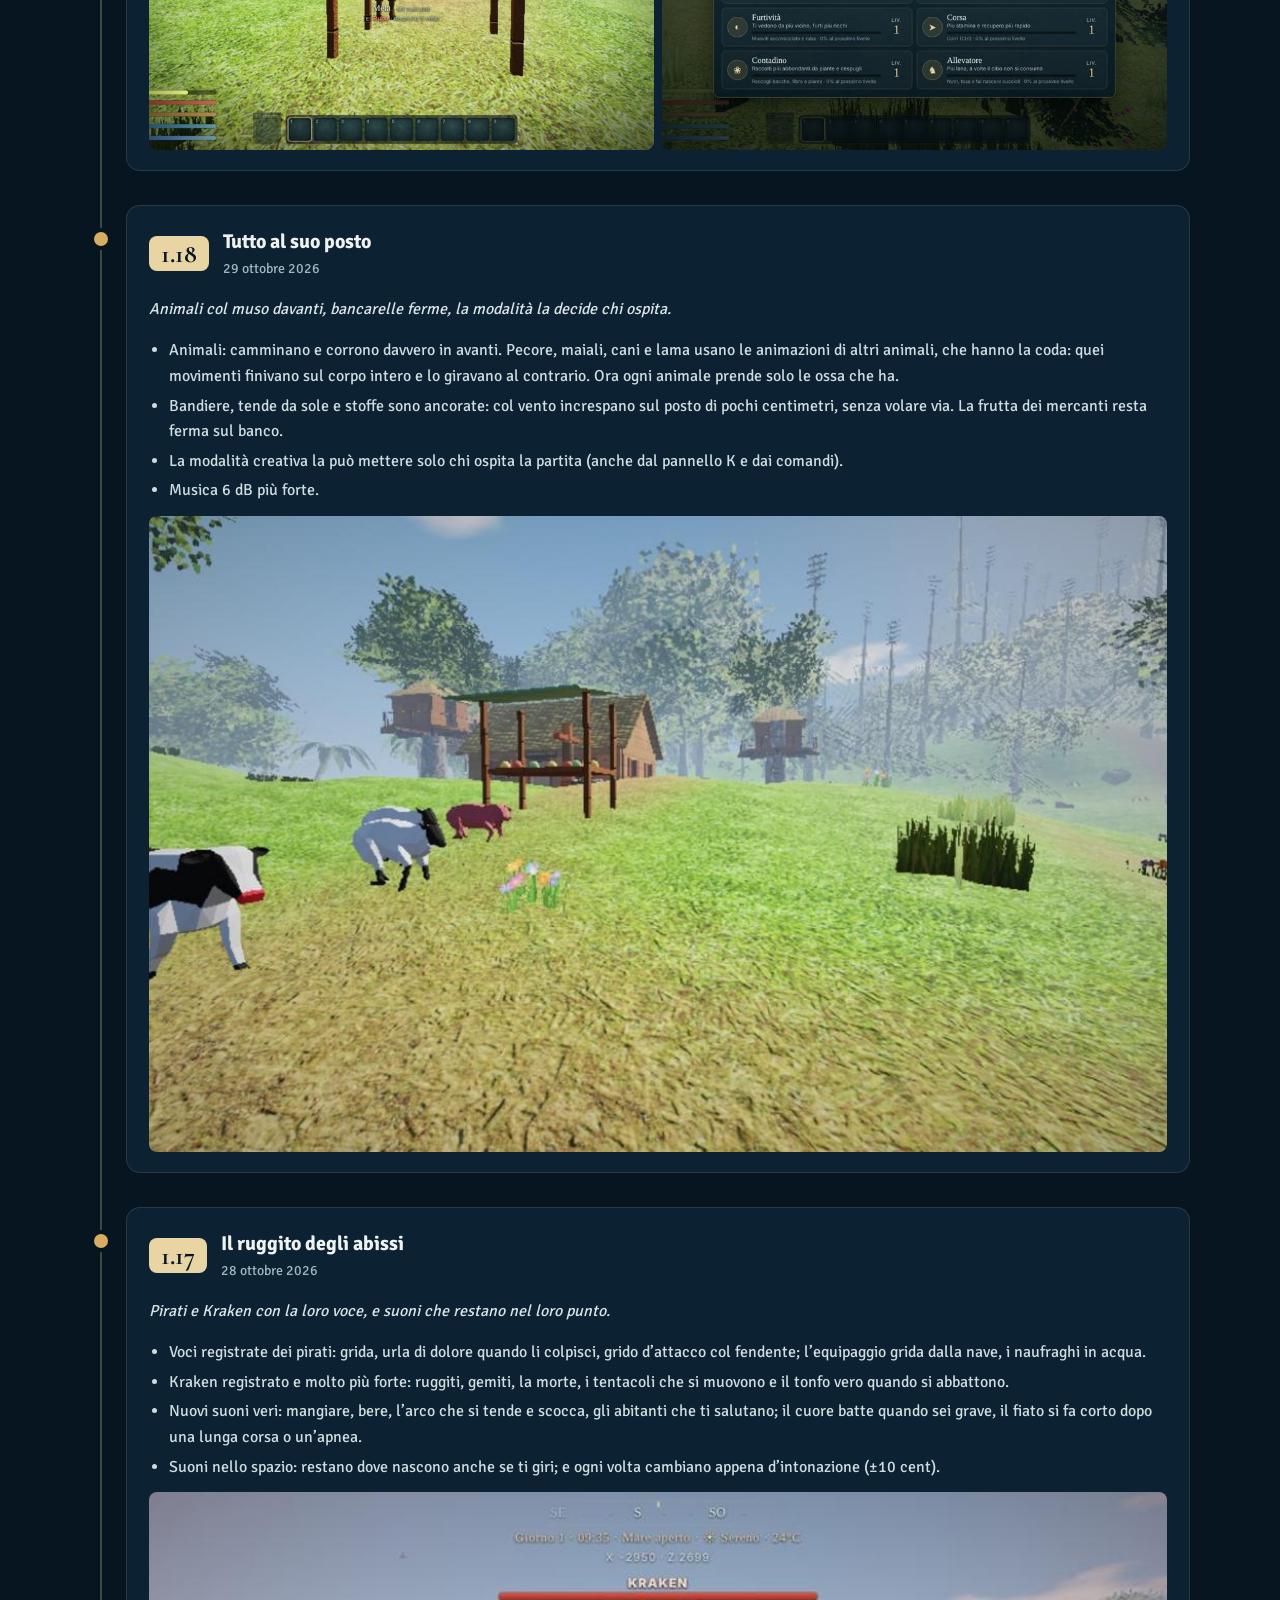
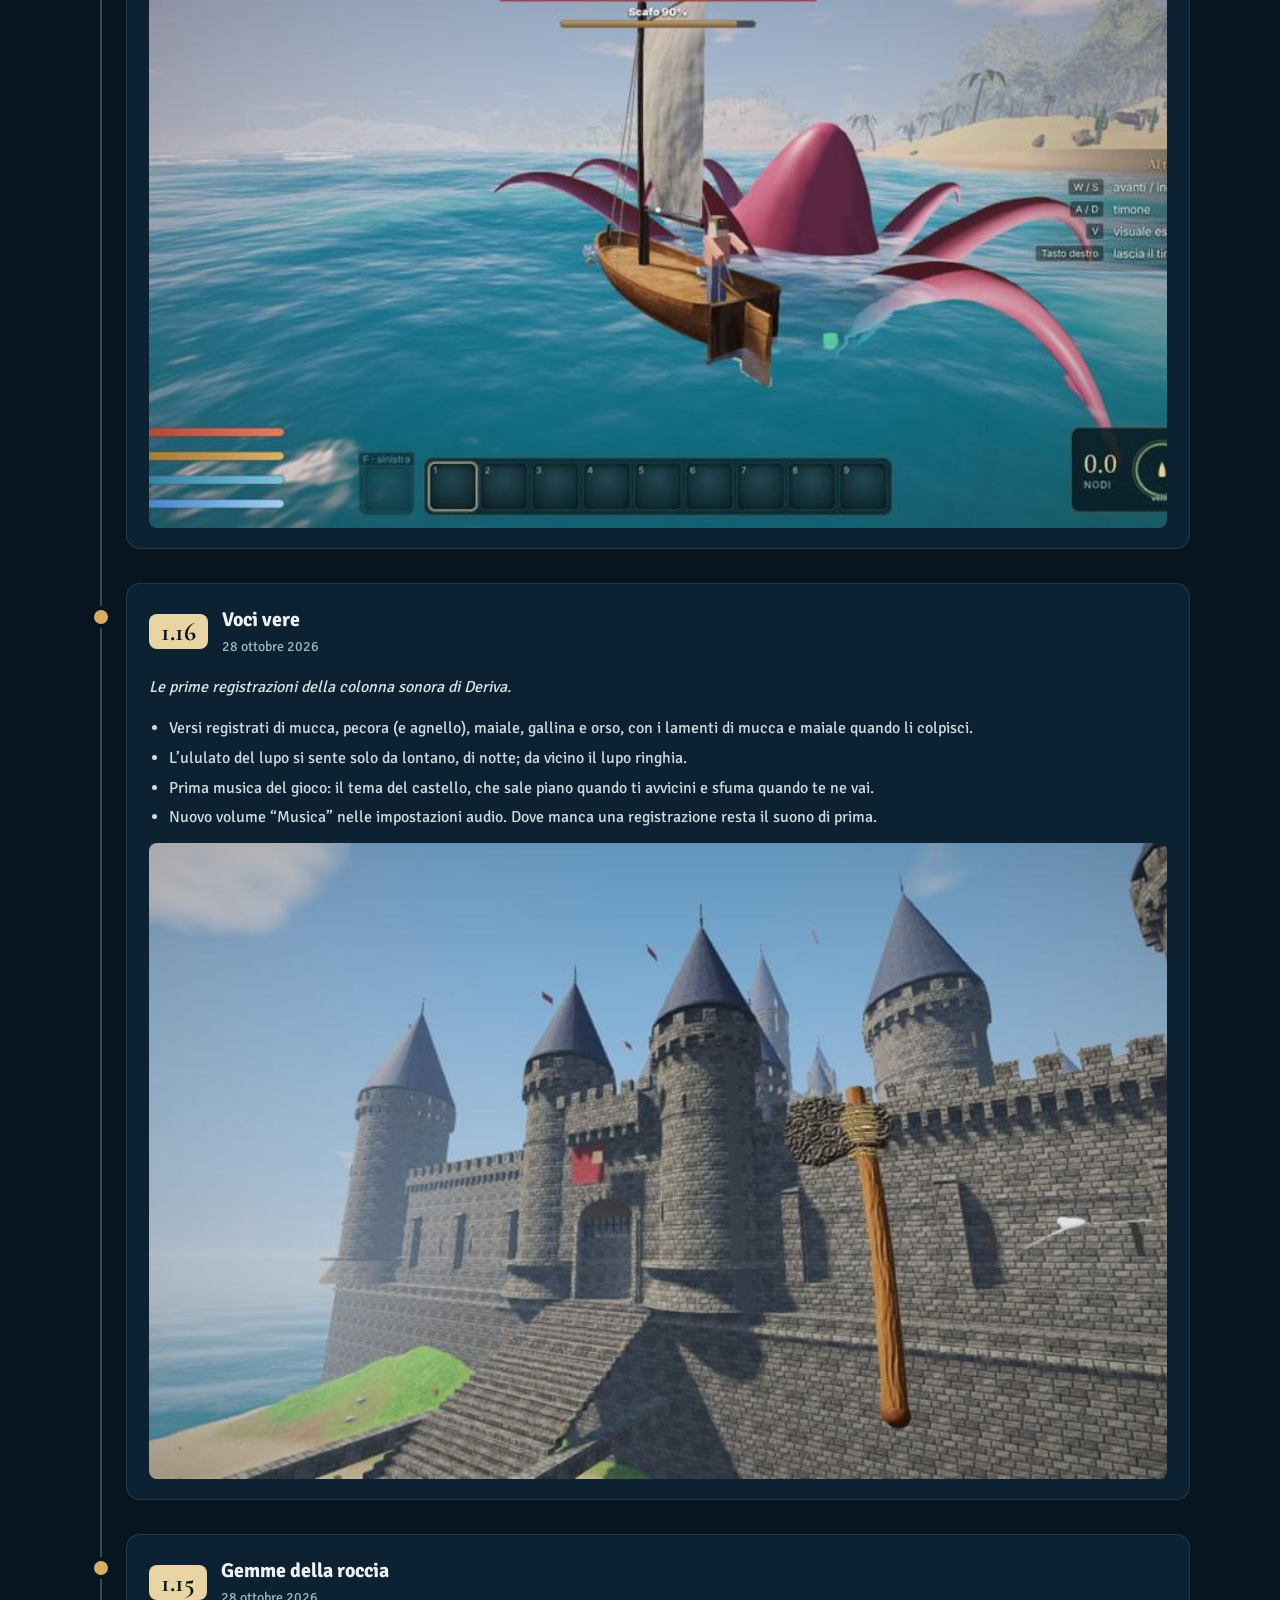
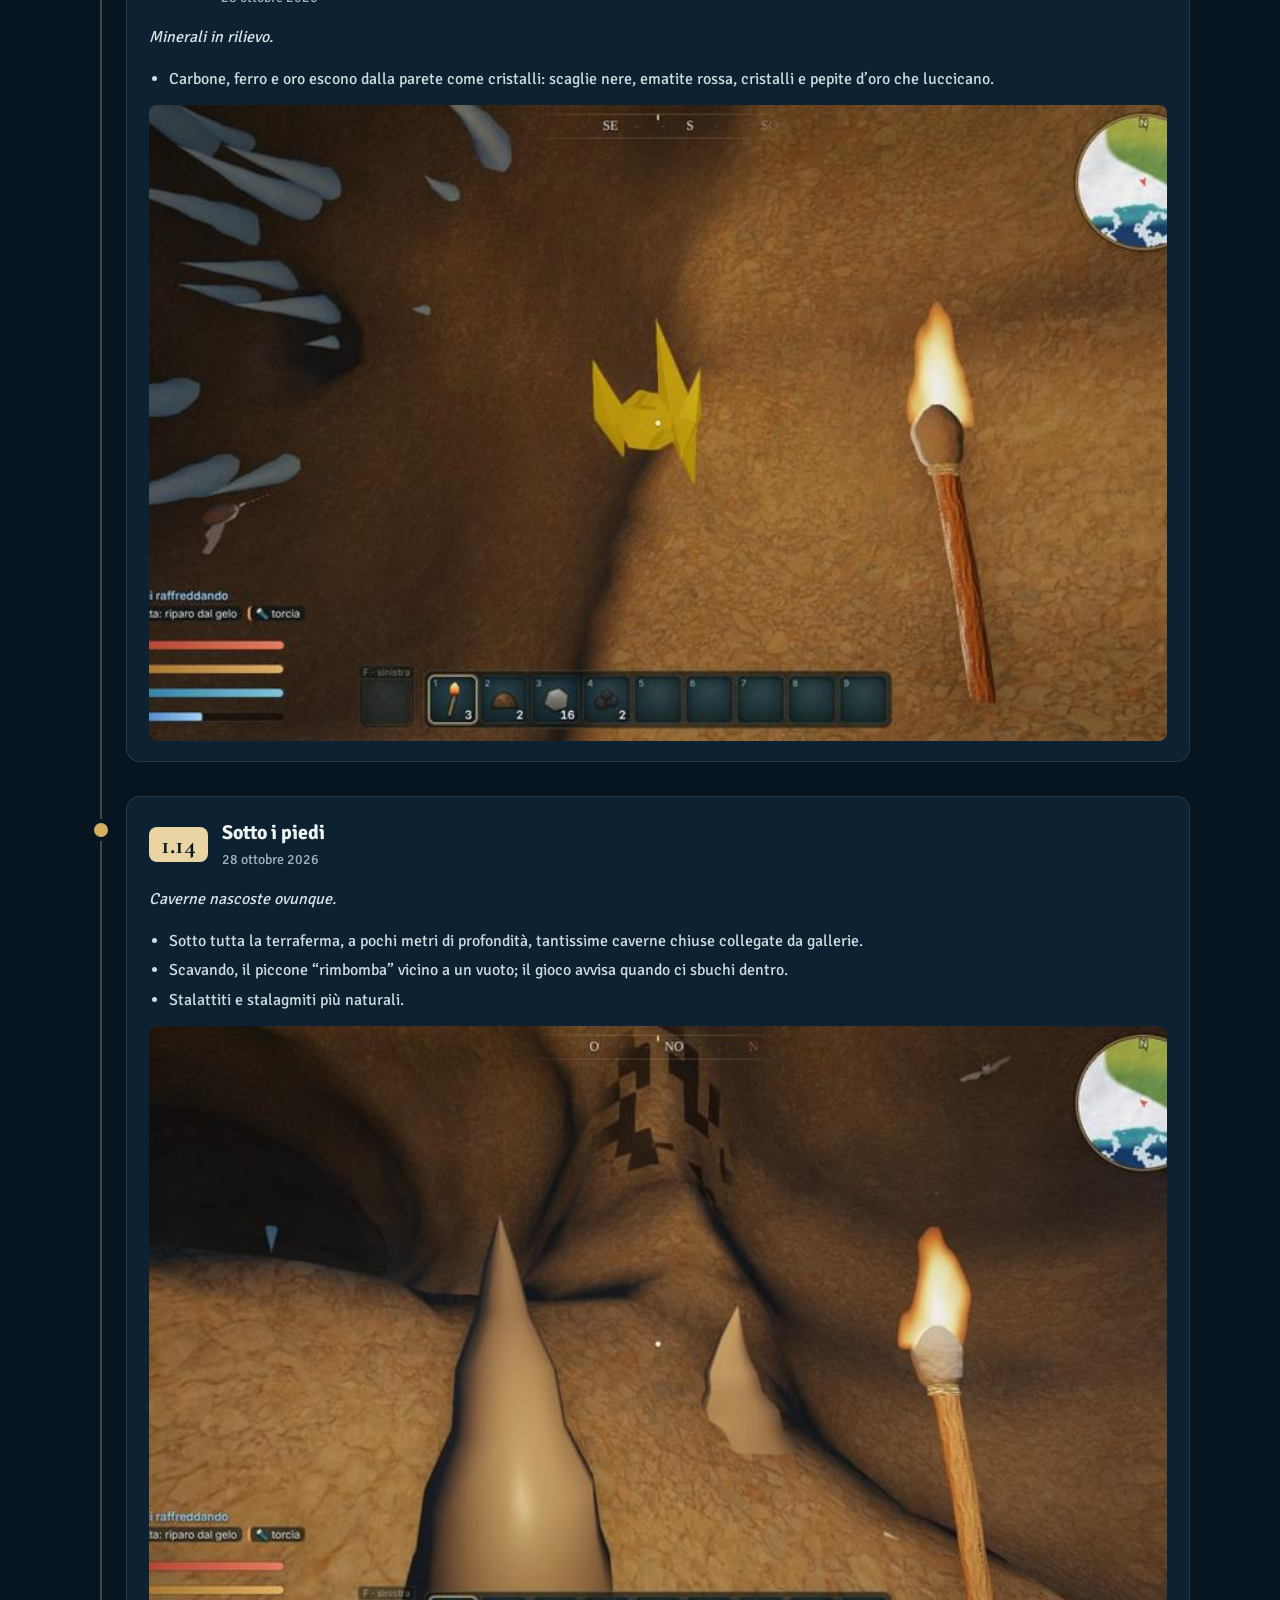
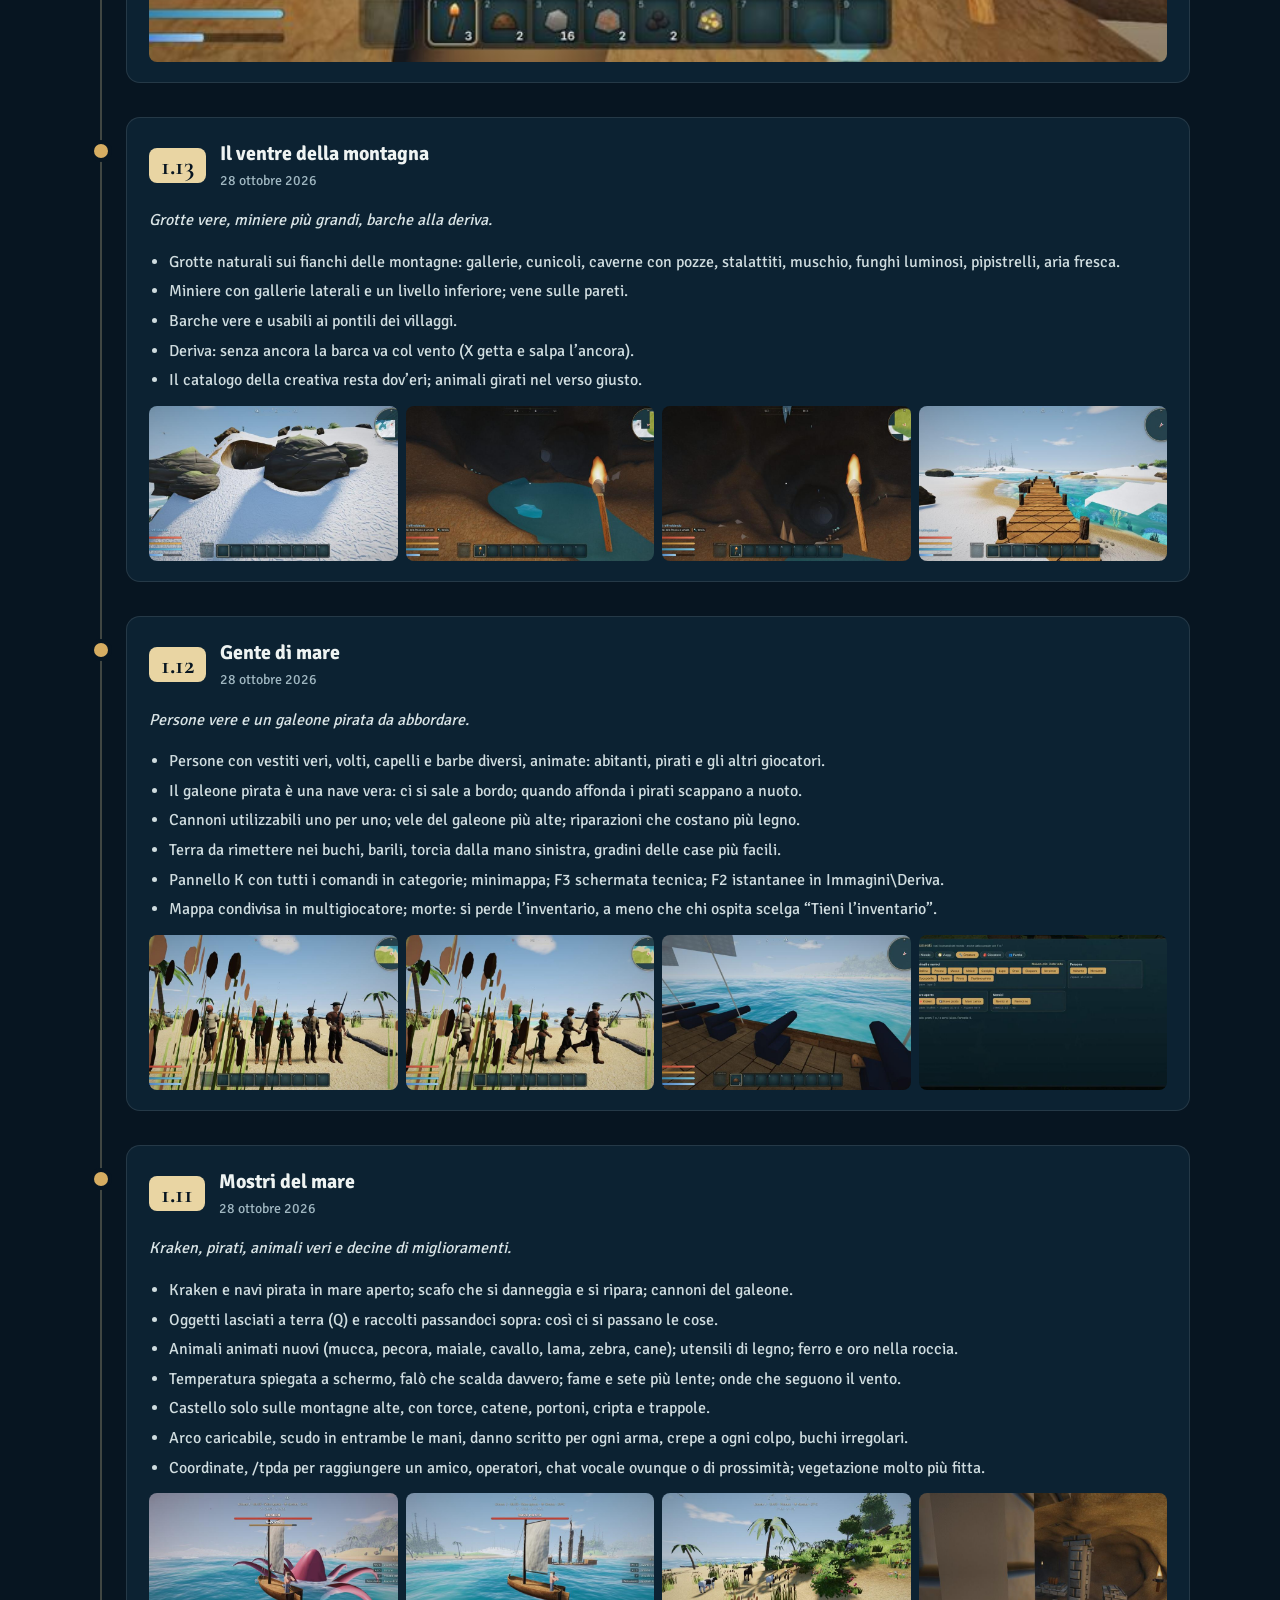
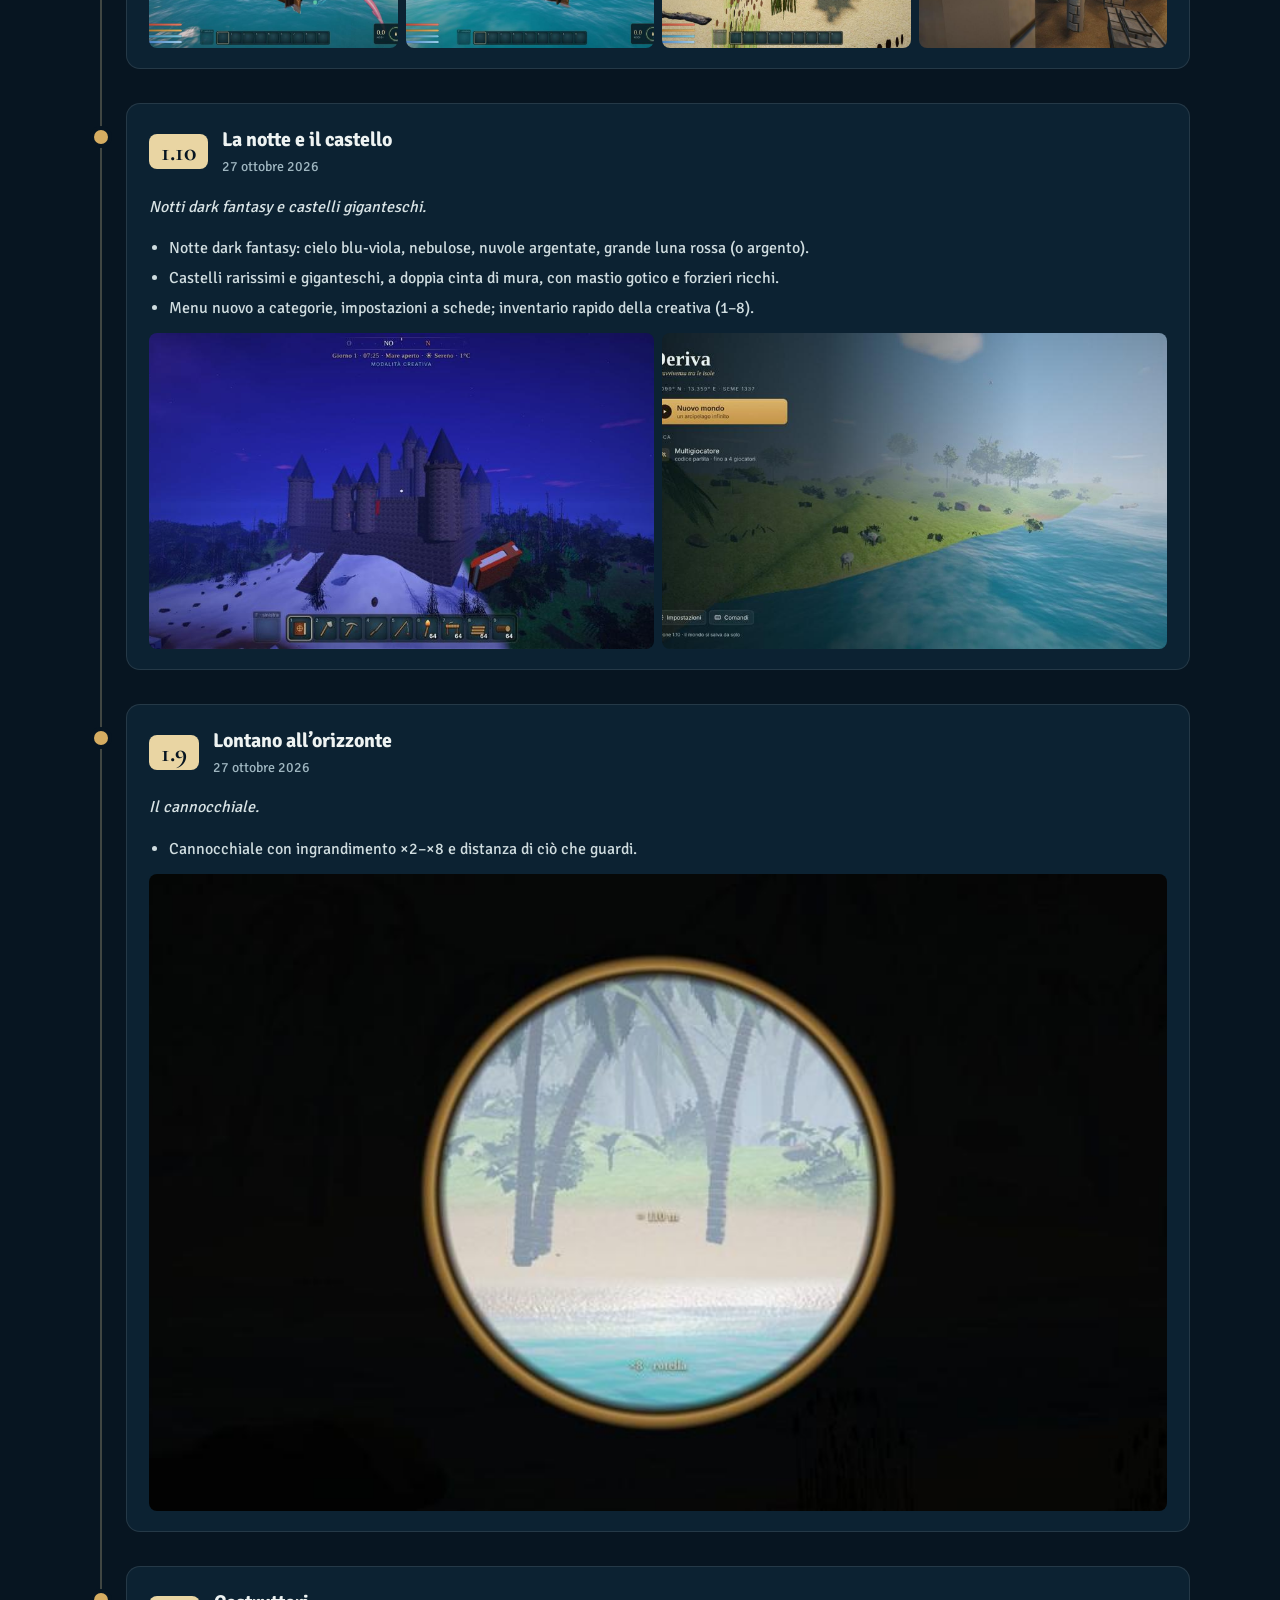
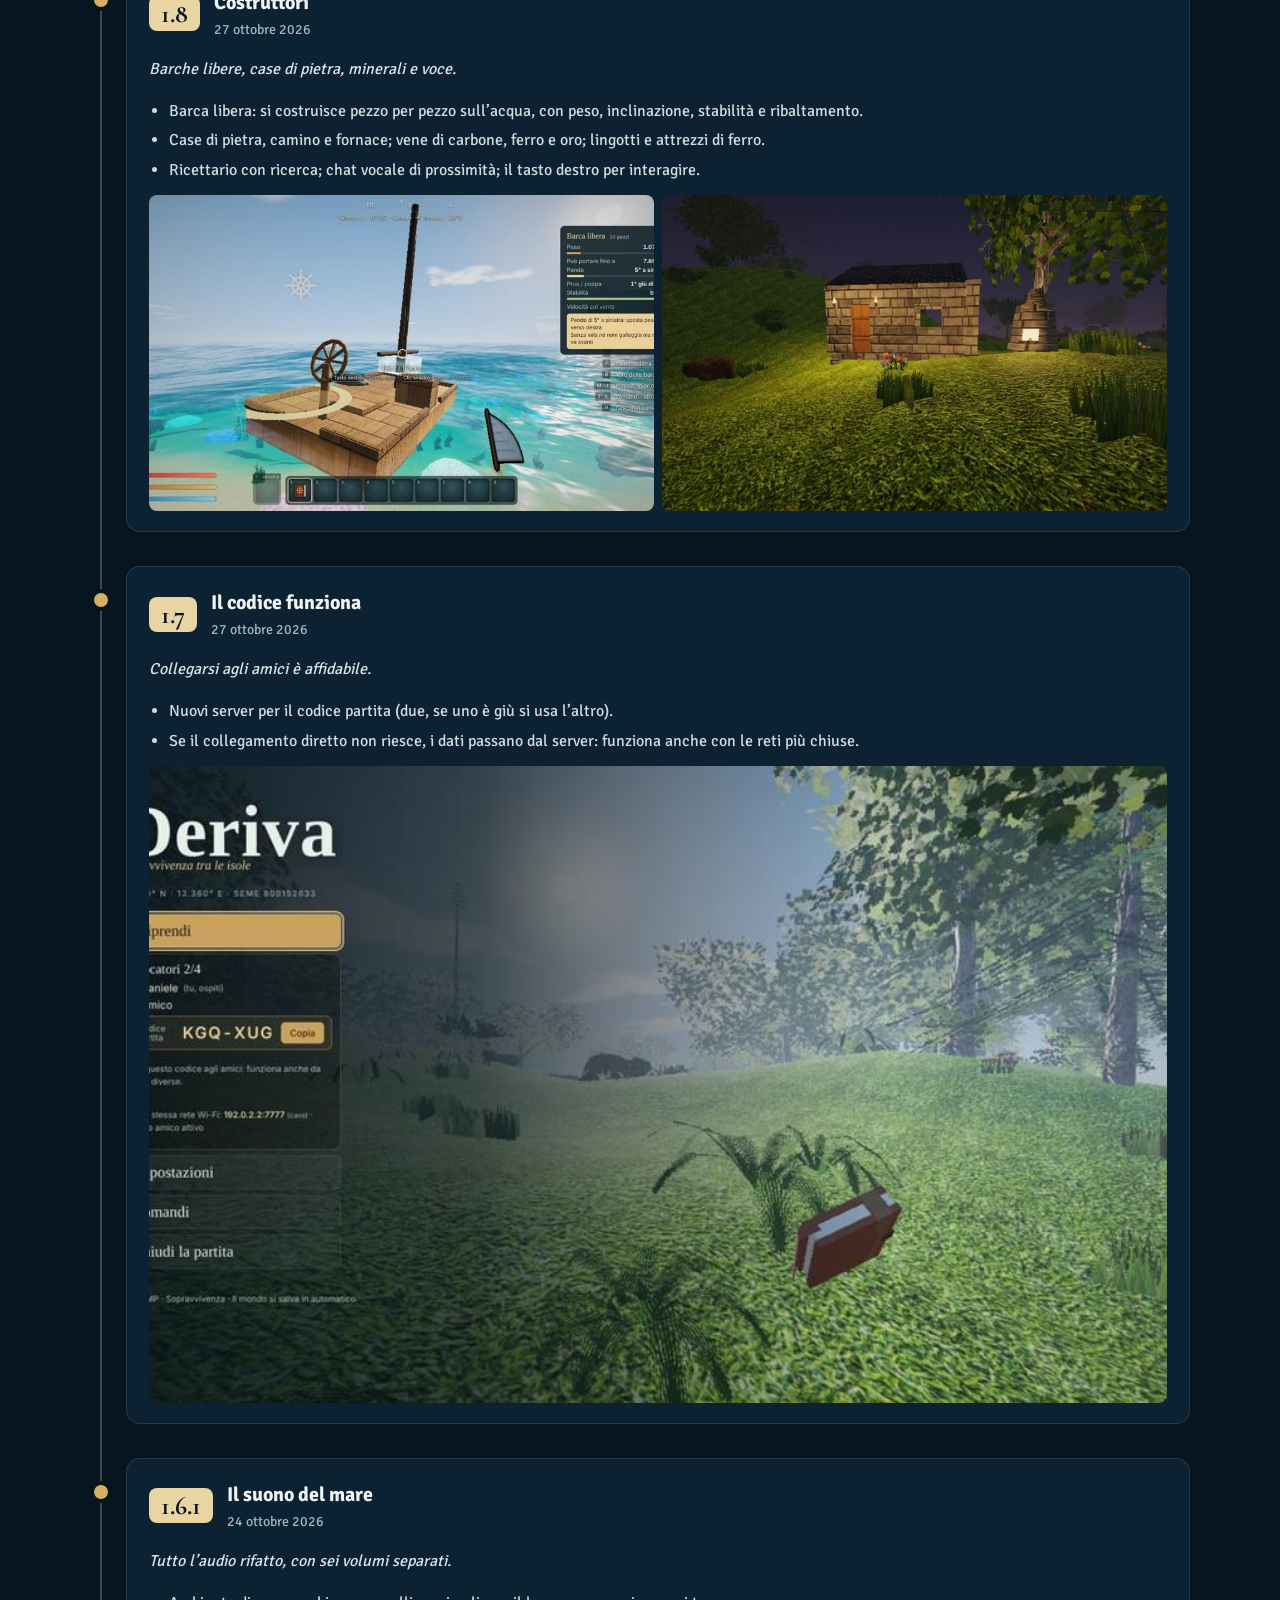
==== commit 3be0fb8e: "Deriva 1.22.1: Cannoni a posto Co-Authored-By: Claude Opus 5.5 <noreply@anthropic.com> Claude-Sessio" ====
--- a/evoluzione.html
+++ b/evoluzione.html
@@ -5,8 +5,9 @@
 <link href="https://fonts.googleapis.com/css2?family=Cormorant+Garamond:wght@500;600;700&family=Signika:wght@400;500;600&display=swap" rel="stylesheet">
 <link rel="stylesheet" href="stile.css"></head><body>
 <header class="top"><a class="brand" href="index.html">Deriva</a><nav><a href="index.html#gioco">Il gioco</a><a href="evoluzione.html">Evoluzione</a><a href="index.html#prossimamente">Prossimamente</a><a href="index.html#proposte">Proposte</a><a class="btn sm" href="https://github.com/danielemazze/Deriva/releases/latest/download/Deriva-Windows.zip">Scarica</a></nav></header>
-<main class="wrap evo"><h1 class="ptitle">Evoluzione</h1><p class="sub">Tutte le versioni di Deriva, dalla più recente alla prima: 25 tappe.</p>
-<div class="timeline"><article class="ver" id="v1.22"><div class="vhead"><span class="vnum">1.22</span><div><h3>La tua ciurma</h3><p class="date">7 novembre 2026</p></div></div>
+<main class="wrap evo"><h1 class="ptitle">Evoluzione</h1><p class="sub">Tutte le versioni di Deriva, dalla più recente alla prima: 26 tappe.</p>
+<div class="timeline"><article class="ver" id="v1.22.1"><div class="vhead"><span class="vnum">1.22.1</span><div><h3>Cannoni a posto</h3><p class="date">7 novembre 2026</p></div></div>
+ <p class="vs">Sistemati il cannone da terra, il pavimento del mastio e i colori dei personaggi nuovi.</p><ul><li>Il cannone da terra non si colpisce più da solo: prima la palla appena uscita dalla canna lo prendeva in pieno e lo faceva saltare.</li><li>A e D, e anche il mouse, girano la canna dalla parte giusta.</li><li>Il pavimento del mastio era una lastra alta mezzo metro sopra quello calpestabile: guardie, forziere e tappeto ci sparivano dentro. Ora è alla stessa altezza.</li><li>Nella versione per Windows i personaggi nuovi (guardie, Morak, Arissa, Erika, la piratessa) comparivano bianchi: le loro texture ora si caricano in un altro modo e hanno i loro colori.</li><li>Con la ciurma a bordo, in basso restano scritti i comandi: O per gli ordini, poi un numero da 1 a 9; la prima volta un avviso lo spiega.</li></ul><div class="vimg"><img src="img/mastio_1221.jpg" alt="Deriva 1.22.1" loading="lazy"></div></article><article class="ver" id="v1.22"><div class="vhead"><span class="vnum">1.22</span><div><h3>La tua ciurma</h3><p class="date">7 novembre 2026</p></div></div>
  <p class="vs">Gli abitanti si reclutano e salgono sulla tua nave; castelli, villaggi e covi si smontano a blocchi.</p><ul><li>Recluta: parlando con un abitante si apre la scheda Recluta, con il suo mestiere (cannoniere, carpentiere, nostromo o combattente), il prezzo e la paga di ogni giorno. Dopo tre giorni senza paga se ne va.</li><li>La ciurma ti segue a terra e sale da sola sulla tua nave, fino ai posti che la nave ha (dal galeone in su sono tanti). Con O si apre il menu degli ordini: fuoco a volontà, solo a sinistra o a destra, cessate il fuoco, riparate lo scafo, più vele, ammainate, arrembaggio, seguitemi.</li><li>All’arrembaggio i combattenti saltano sulla nave pirata vicina: se vincono, la nave diventa tua.</li><li>Tutto si smonta: il piccone rompe la pietra, l’ascia il legno. Castelli, villaggi e covi si aprono a blocchi di 3 metri, che spariscono davvero (si passa attraverso) e danno muri e pavimenti da ripiazzare dove vuoi. Anche letti, falò e bauli dei villaggi, tranne quelli chiusi a chiave.</li><li>Laguna: vicino alle isole calde l’acqua bassa è turchese e limpida, con i riflessi del sole che si muovono sul fondo.</li><li>Neve con la sua trama e il suo rilievo; i banchi di ghiaccio hanno i bordi morbidi e uno spessore vero.</li><li>Pozzo con verricello, corda e tettoia; bancarella con il bancone, la tenda a strisce, le cassette di frutta e le ceste; cassero del vascello con pareti inclinate, finestre e una poppa scolpita.</li></ul><div class="vimg"><img src="img/ciurma_122.jpg" alt="Deriva 1.22" loading="lazy"><img src="img/smonta_122.jpg" alt="Deriva 1.22" loading="lazy"><img src="img/luoghi_122.jpg" alt="Deriva 1.22" loading="lazy"></div></article><article class="ver" id="v1.21.2"><div class="vhead"><span class="vnum">1.21.2</span><div><h3>Tetti a 45 gradi</h3><p class="date">6 novembre 2026</p></div></div>
  <p class="vs">Tetti più ripidi, il frontone rifatto e il mastio senza la lastra finta.</p><ul><li>Il tetto sale di 3 metri su 3, a 45 gradi; anche quelli già costruiti.</li><li>Il frontone è un muro tagliato in diagonale a 45 gradi, con lo stesso bordo di legno del muro: due affiancati chiudono il triangolo sotto il tetto.</li><li>Castello: le cornici del mastio erano lastre piene, senza collisione, che tagliavano l’ingresso e l’interno a 3, 12, 21 e 30 metri. Ora girano solo fuori, sulle pareti, e si fermano davanti al portone.</li></ul><div class="vimg"><img src="img/tetti_1212.jpg" alt="Deriva 1.21.2" loading="lazy"><img src="img/mastio_1212.jpg" alt="Deriva 1.21.2" loading="lazy"></div></article><article class="ver" id="v1.21.1"><div class="vhead"><span class="vnum">1.21.1</span><div><h3>Gente nuova</h3><p class="date">6 novembre 2026</p></div></div>
  <p class="vs">Personaggi animati veri, costruzioni più comode e il gioco che si aggiorna da solo.</p><ul><li>Nuovi personaggi animati (Mixamo): cavaliere e paladino fanno la guardia nel cortile dei castelli; Morak, Arissa, Erika e la piratessa sono i nemici di covi, villaggi abbandonati e navi; le donne dei villaggi sono Arissa ed Erika. Si fermano, camminano, corrono, attaccano con due colpi diversi e reagiscono quando li colpisci.</li><li>Costruire è più comodo: se vicino c’è già una costruzione, il pezzo nuovo segue la sua griglia (anche quella di castelli e villaggi), va nella cella o sul bordo libero più vicino e si mette anche guardando nel vuoto accanto a un pavimento.</li><li>Tetto largo quanto la cella: due falde affiancate non si incrociano e il colmo non fa più la X. Scala nuova di 12 gradini, alta quanto un muro, con corrimano.</li><li>Nuovo pezzo, il frontone: chiude il triangolo sotto il tetto e si gira da solo verso il colmo.</li><li>I suoni registrati tornano a funzionare (nella 1.21 si perdevano se l’audio partiva prima della fine del caricamento).</li><li>Controlla aggiornamento, nel menu: sul PC scarica dal sito solo i file cambiati e riavvia il gioco; nel browser ricarica la pagina.</li><li>Prossimamente, nel menu: cosa arriverà nei prossimi aggiornamenti, e un modulo per mandare proposte e segnalazioni.</li></ul><div class="vimg"><img src="img/personaggi_1211.jpg" alt="Deriva 1.21.1" loading="lazy"><img src="img/costruzioni_1211.jpg" alt="Deriva 1.21.1" loading="lazy"><img src="img/prossimamente_1211.jpg" alt="Deriva 1.21.1" loading="lazy"></div></article><article class="ver" id="v1.21"><div class="vhead"><span class="vnum">1.21</span><div><h3>Navi da abitare</h3><p class="date">3 novembre 2026</p></div></div>
@@ -31,4 +32,4 @@
  <p class="vs">Meteo, scavo, biomi estremi e un mondo più vivo.</p><ul><li>Mano sinistra (torcia, scudo, cibo, cannocchiale) e vestiti contro caldo e freddo.</li><li>Meteo vero: pioggia, temporali con fulmini, caldo torrido, neve; fasi lunari; gorghi in mare aperto col vento forte.</li><li>Nuovi biomi: neve con mare ghiacciato e vulcani con lava e ossidiana; laghetti di montagna con cascate.</li><li>Scavo con piccone e pala: tunnel, cantine, case dentro la montagna.</li><li>Trappole, animali che ti seguono e si riproducono; rovine, miniere e accampamenti con forzieri.</li><li>Console dei comandi (T) e pannello Strumenti (K); grafica adattiva.</li></ul><div class="vimg"><img src="img/f_gorgo.jpg" alt="Deriva 1.5" loading="lazy"><img src="img/nb_vulcano.jpg" alt="Deriva 1.5" loading="lazy"><img src="img/nb_neve.jpg" alt="Deriva 1.5" loading="lazy"><img src="img/sc_miniera_dentro.jpg" alt="Deriva 1.5" loading="lazy"></div></article><article class="ver" id="v1.0–1.4"><div class="vhead"><span class="vnum">1.0 – 1.4</span><div><h3>Il mondo si allarga</h3><p class="date">22 ottobre 2026</p></div></div>
  <p class="vs">Biomi, villaggi, missioni, nemici: nasce l’avventura.</p><ul><li>Mondi multipli (esporta e importa), modalità creativa, vento regolabile da 0 a 10.</li><li>Biomi: pianura, foresta, foresta pluviale, giungla, deserto, montagne innevate.</li><li>Barca a remi con due remi veri, piccolo veliero con ponte calpestabile; canoa, catamarano e galeone da sbloccare con i progetti.</li><li>Villaggi diversi per bioma (coloniali, case sugli alberi, palafitte, fattorie, baite, borghi di pietra), fari, relitti, covi dei pirati.</li><li>Abitanti con dialoghi, missioni a stelle, mercanti in dobloni, locande, mappa che si disegna esplorando, diario, oggetti rari, mappe del tesoro.</li><li>Nemici (pirati, lupi, orsi, giaguari, serpenti, coccodrilli, squali), disattivabili; arco, pistola, lancia e sciabola.</li><li>Codice partita per giocare insieme via internet.</li></ul><div class="vimg"><img src="img/vil_palafitte.jpg" alt="Deriva 1.0 – 1.4" loading="lazy"><img src="img/poi_faro_notte.jpg" alt="Deriva 1.0 – 1.4" loading="lazy"><img src="img/poi_dialogo.jpg" alt="Deriva 1.0 – 1.4" loading="lazy"><img src="img/fin_squalo.jpg" alt="Deriva 1.0 – 1.4" loading="lazy"></div></article><article class="ver" id="v0.2"><div class="vhead"><span class="vnum">0.2</span><div><h3>Un gioco vero</h3><p class="date">21 ottobre 2026</p></div></div>
  <p class="vs">Da pagina del browser a programma per Windows, con gli amici.</p><ul><li>Deriva.exe per Windows.</li><li>Multigiocatore fino a 4 giocatori, nome a scelta, fuoco amico, FPS e ping.</li><li>Grafica fotorealistica: texture fotografiche e modelli scansionati di rocce, scogliere, felci, funghi e alberi.</li></ul><div class="vimg"><img src="img/real_spiaggia.jpg" alt="Deriva 0.2" loading="lazy"><img src="img/v3_panorama.jpg" alt="Deriva 0.2" loading="lazy"><img src="img/mp_game.jpg" alt="Deriva 0.2" loading="lazy"></div></article><article class="ver" id="v0.1"><div class="vhead"><span class="vnum">0.1</span><div><h3>Il naufragio</h3><p class="date">21 ottobre 2026</p></div></div>
- <p class="vs">Il primo prototipo: un’isola, il mare e una zattera da costruire.</p><ul><li>Mondo in prima persona: isola tropicale, spiaggia, mare con onde e barriera corallina.</li><li>Raccolta di legno, pietra e fibra; inventario con creazione 3×3 e banco da lavoro 5×5.</li><li>Libro del costruttore: si traccia la sagoma della barca sul mare e la si monta pezzo per pezzo.</li><li>Zattera e barca a vela; fame e sete; giorno e notte; animali e pesci.</li></ul><div class="vimg"><img src="img/final_spiaggia.jpg" alt="Deriva 0.1" loading="lazy"><img src="img/final_vela.jpg" alt="Deriva 0.1" loading="lazy"></div></article></div></main><footer><p>Deriva · sopravvivenza ed esplorazione tra le isole · versione 1.22</p><p class="small">Texture ambientCG (CC0) · personaggi e animazioni Mixamo · modelli Quaternius (CC0)</p></footer></body></html>+ <p class="vs">Il primo prototipo: un’isola, il mare e una zattera da costruire.</p><ul><li>Mondo in prima persona: isola tropicale, spiaggia, mare con onde e barriera corallina.</li><li>Raccolta di legno, pietra e fibra; inventario con creazione 3×3 e banco da lavoro 5×5.</li><li>Libro del costruttore: si traccia la sagoma della barca sul mare e la si monta pezzo per pezzo.</li><li>Zattera e barca a vela; fame e sete; giorno e notte; animali e pesci.</li></ul><div class="vimg"><img src="img/final_spiaggia.jpg" alt="Deriva 0.1" loading="lazy"><img src="img/final_vela.jpg" alt="Deriva 0.1" loading="lazy"></div></article></div></main><footer><p>Deriva · sopravvivenza ed esplorazione tra le isole · versione 1.22.1</p><p class="small">Texture ambientCG (CC0) · personaggi e animazioni Mixamo · modelli Quaternius (CC0)</p></footer></body></html>
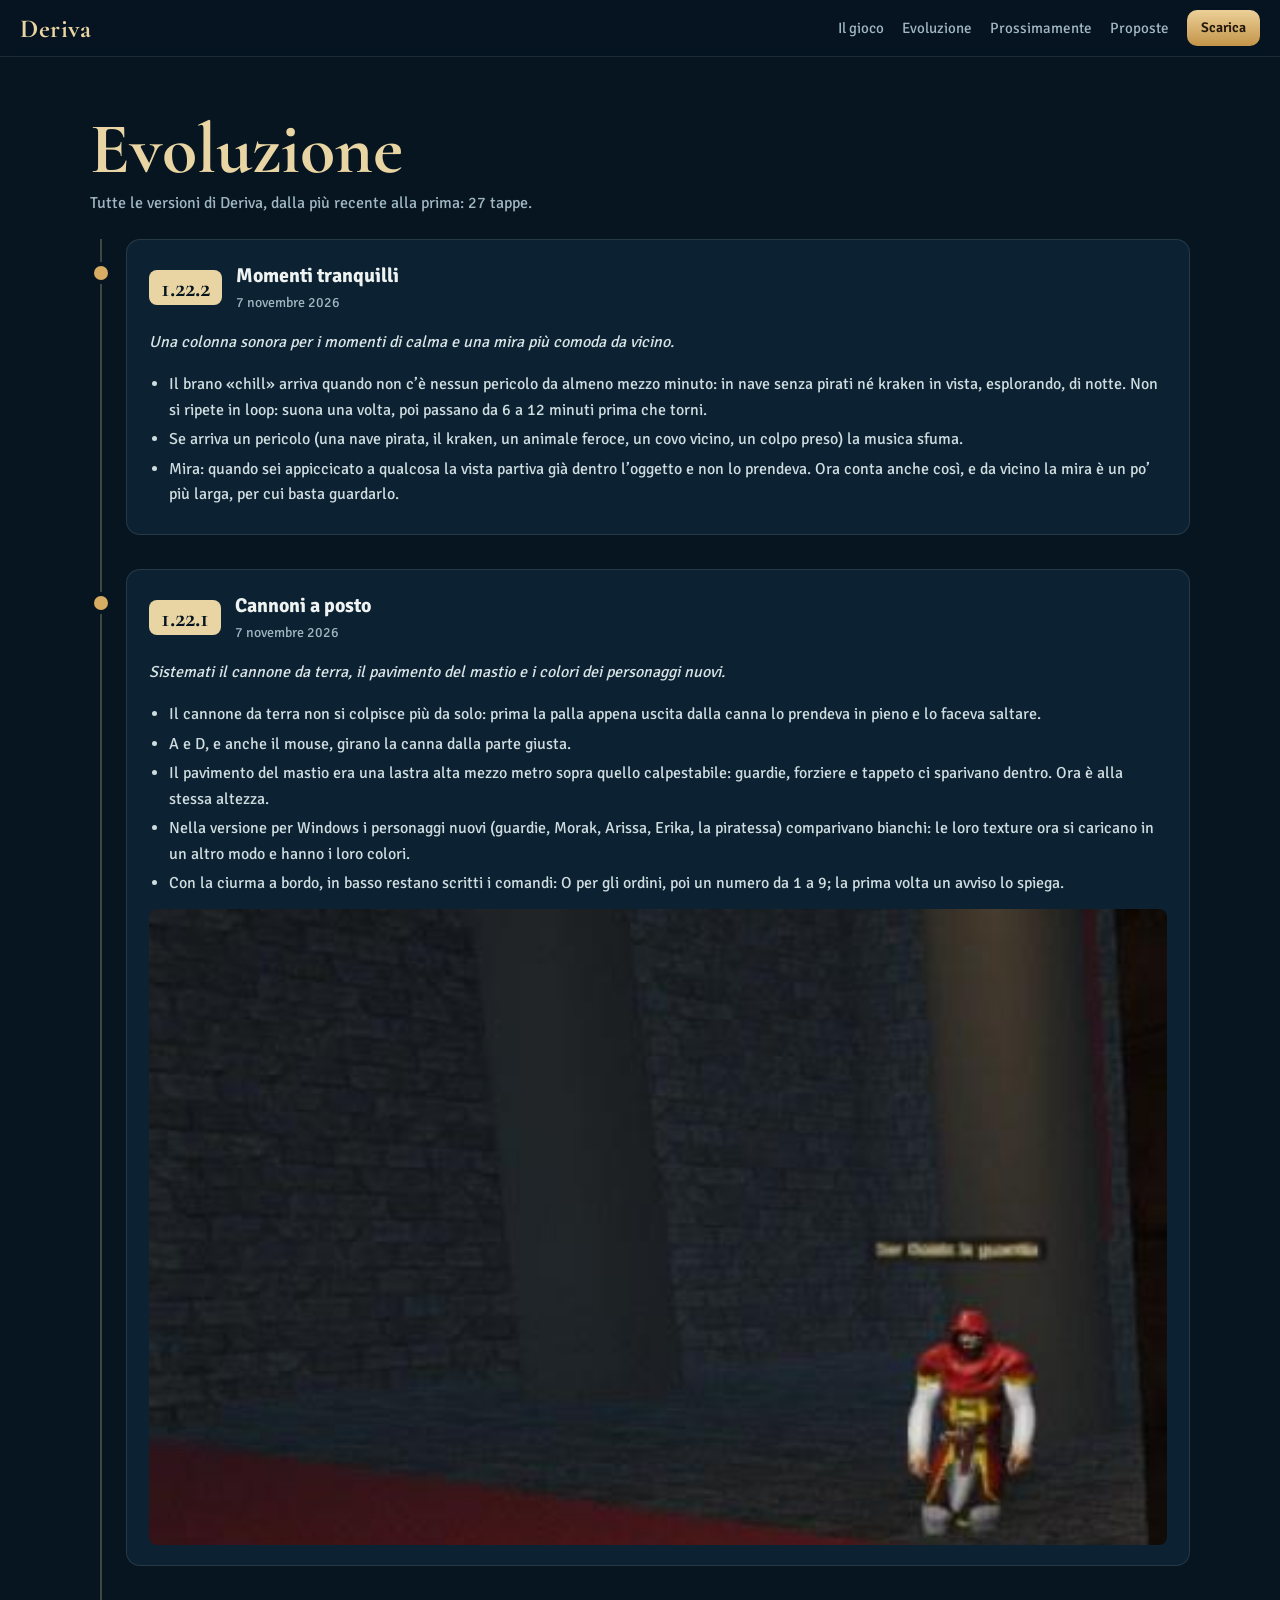
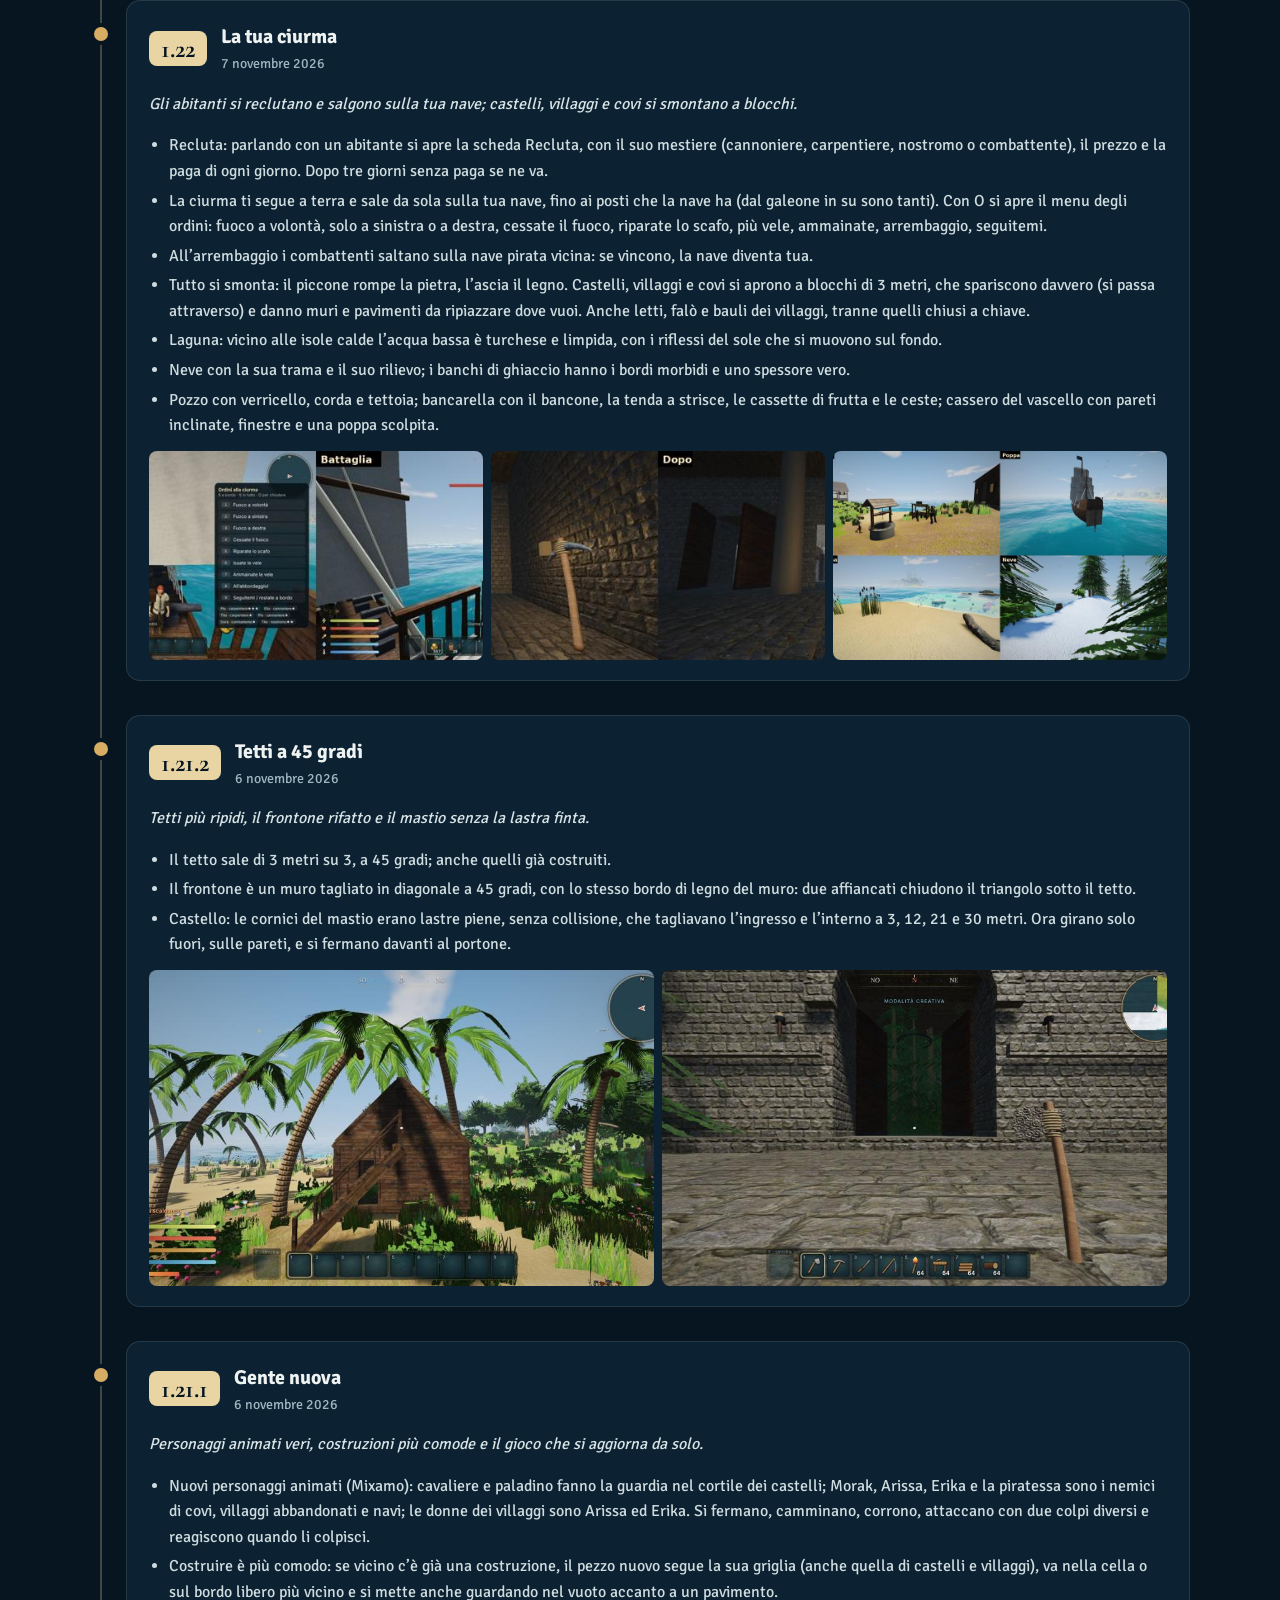
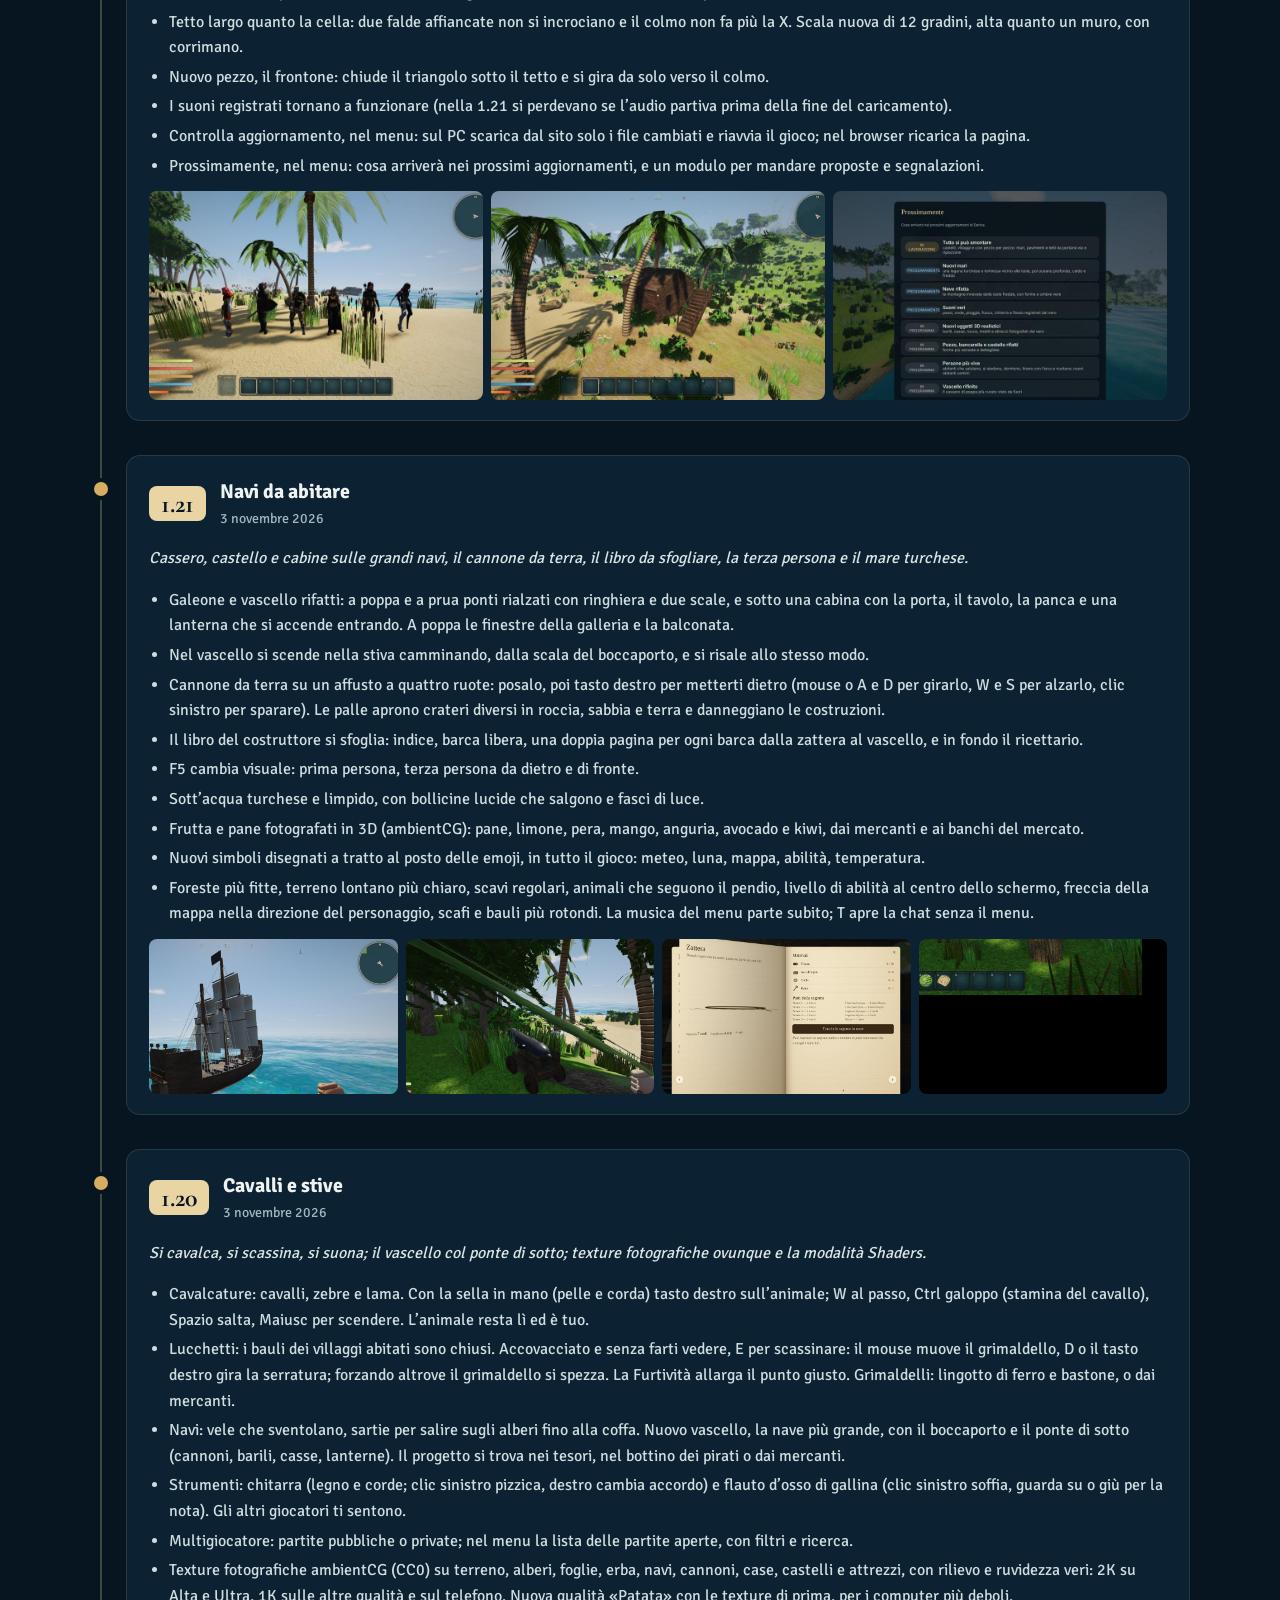
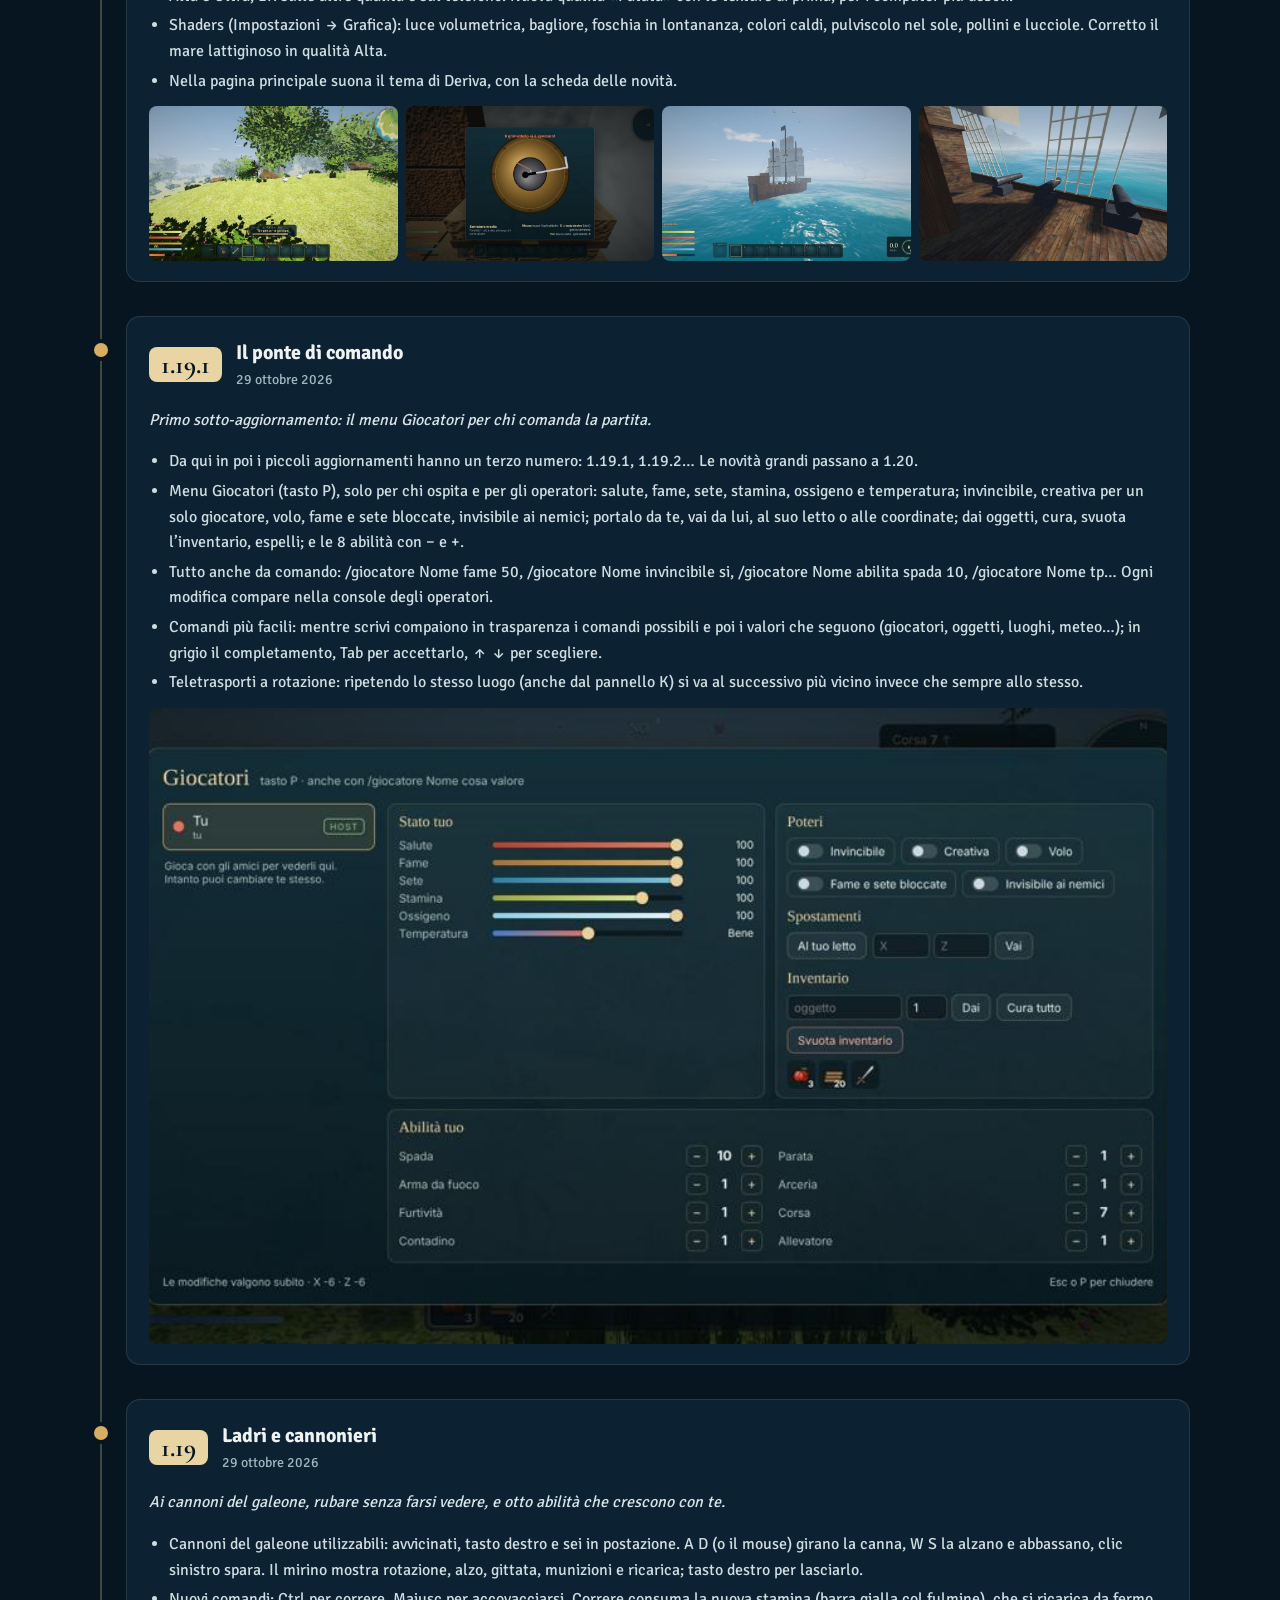
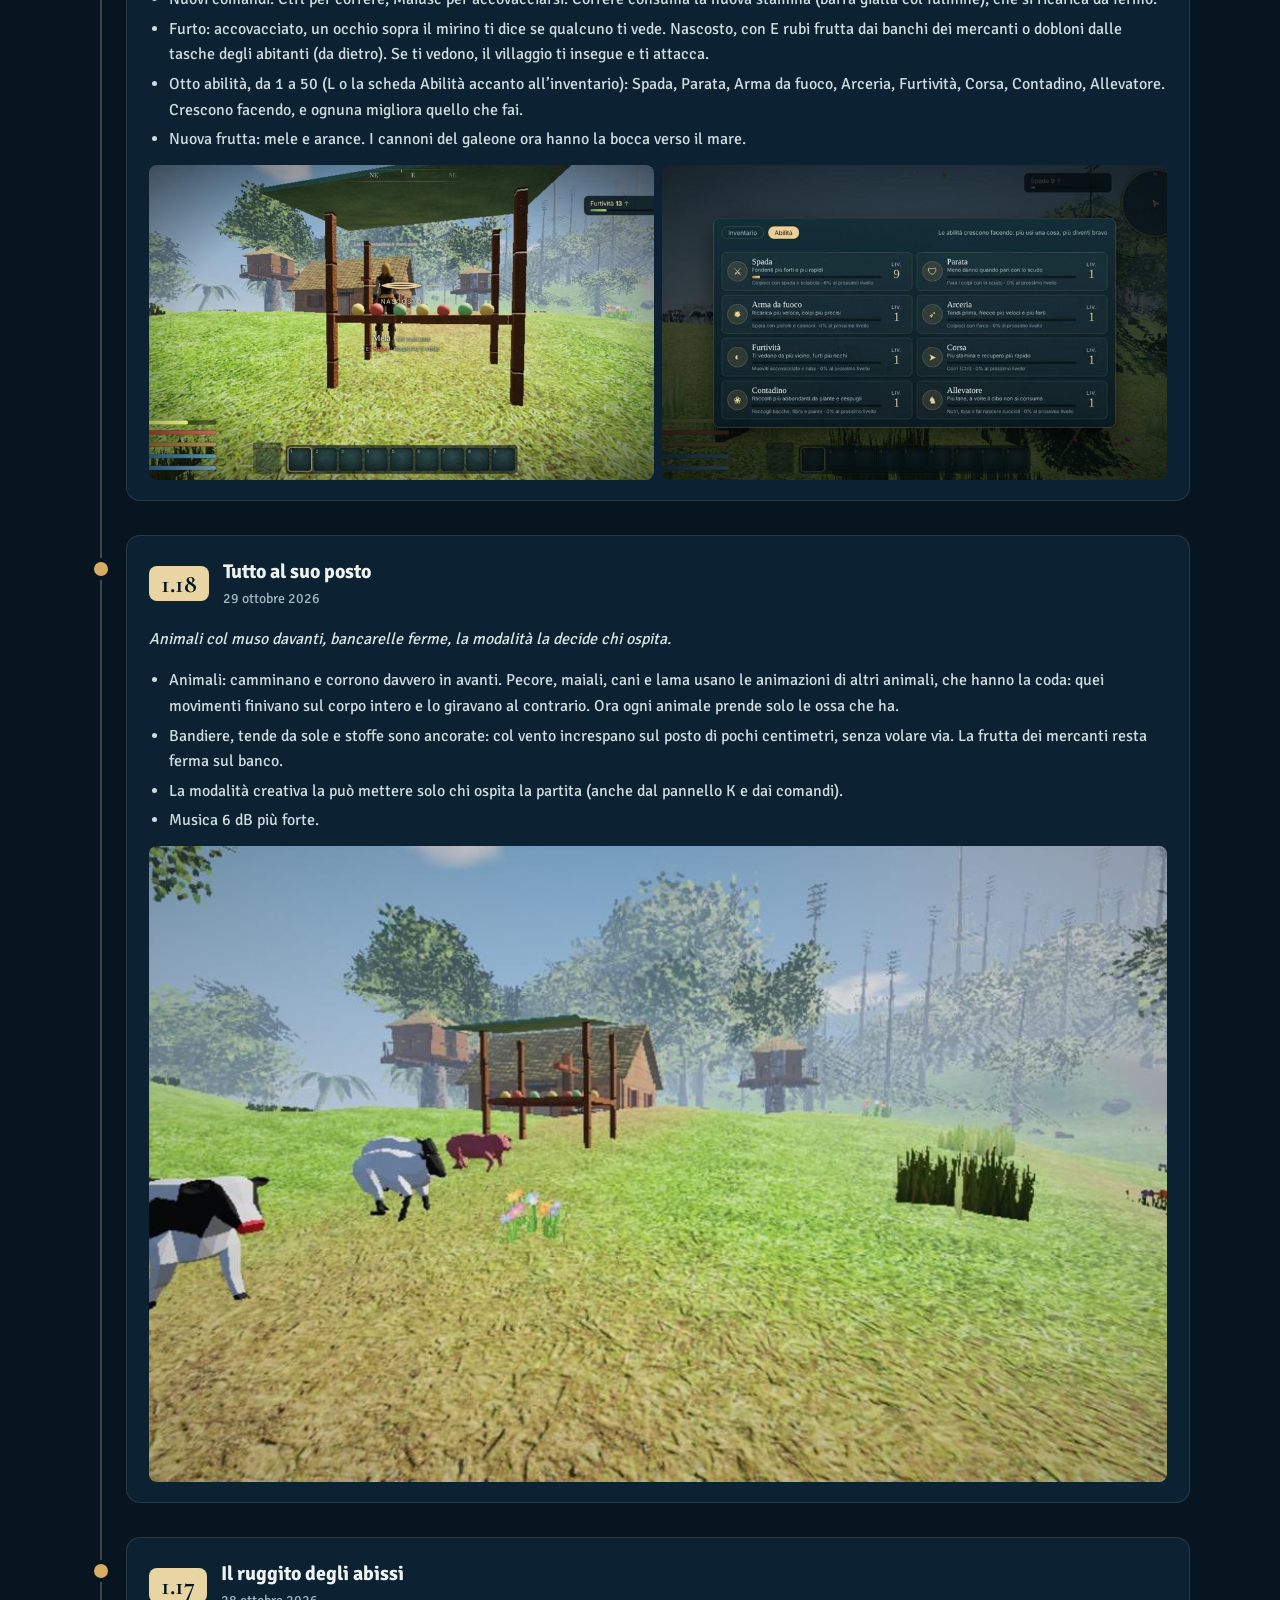
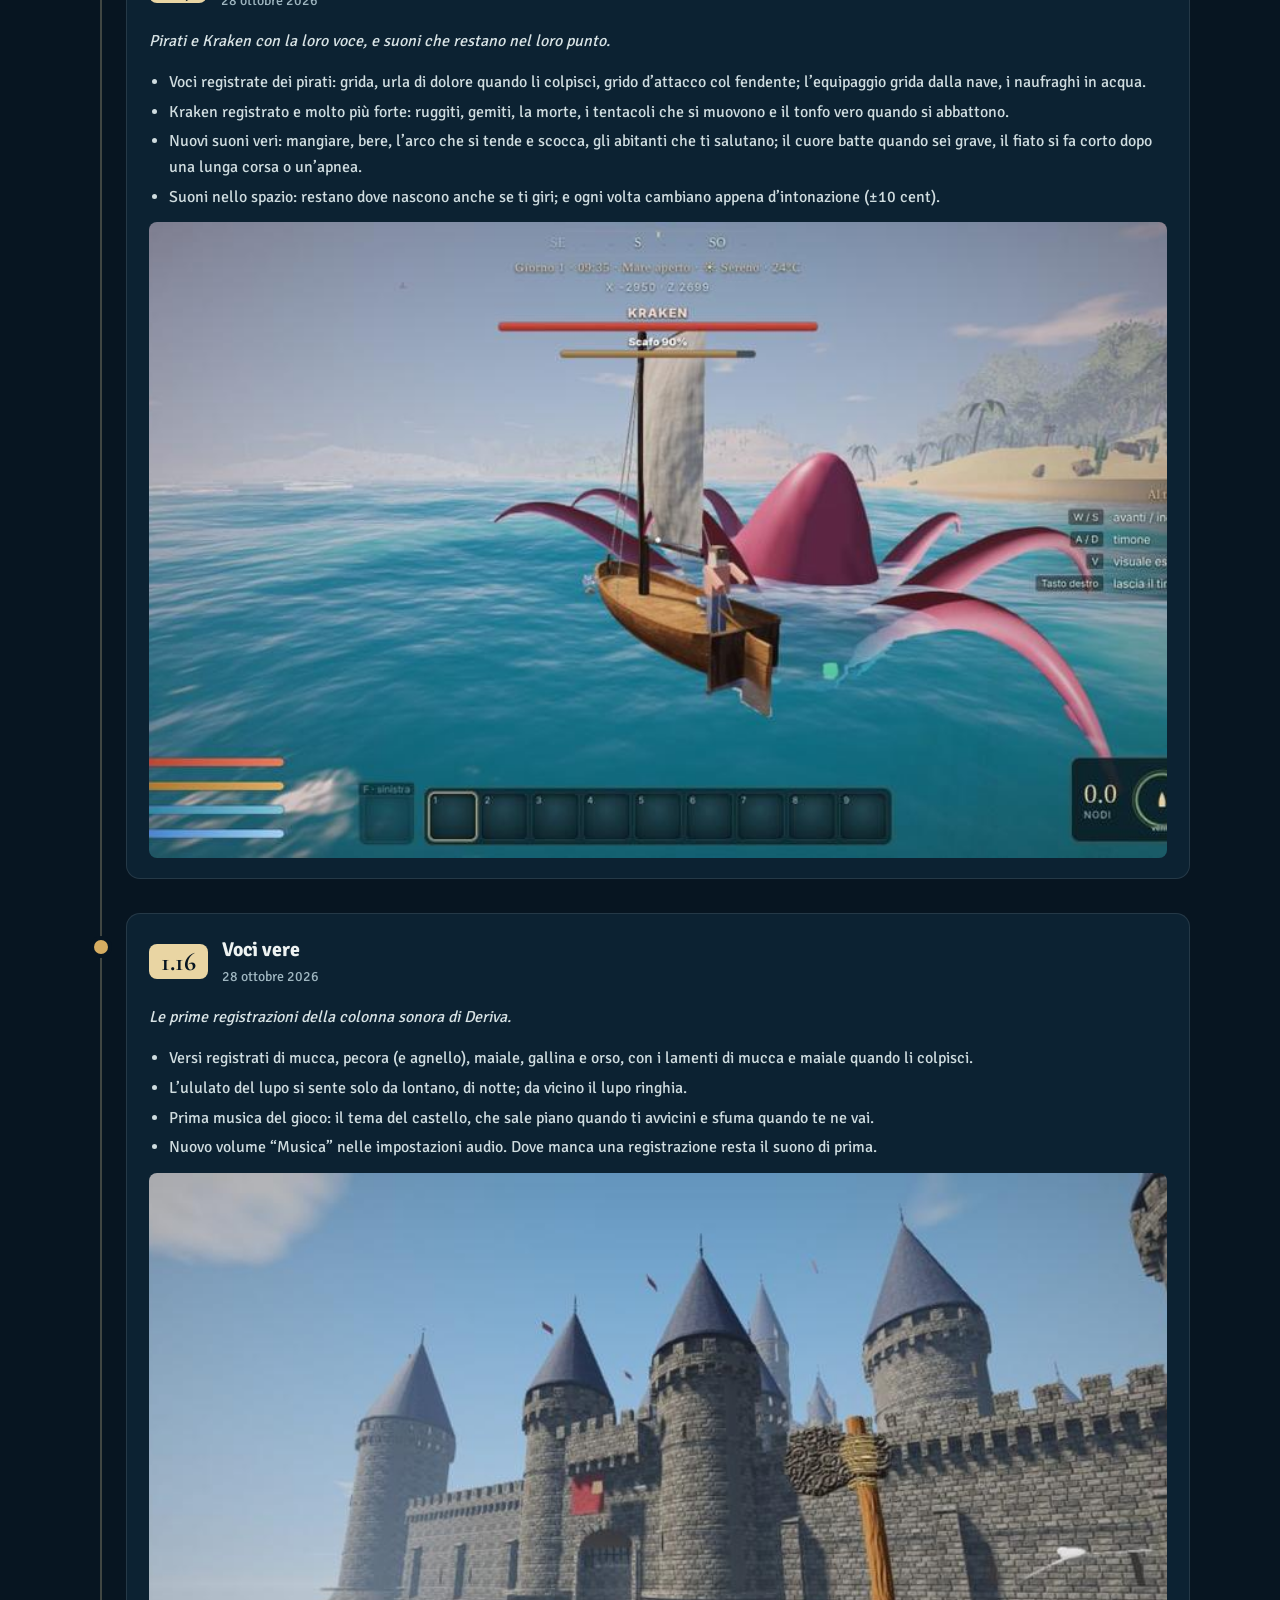
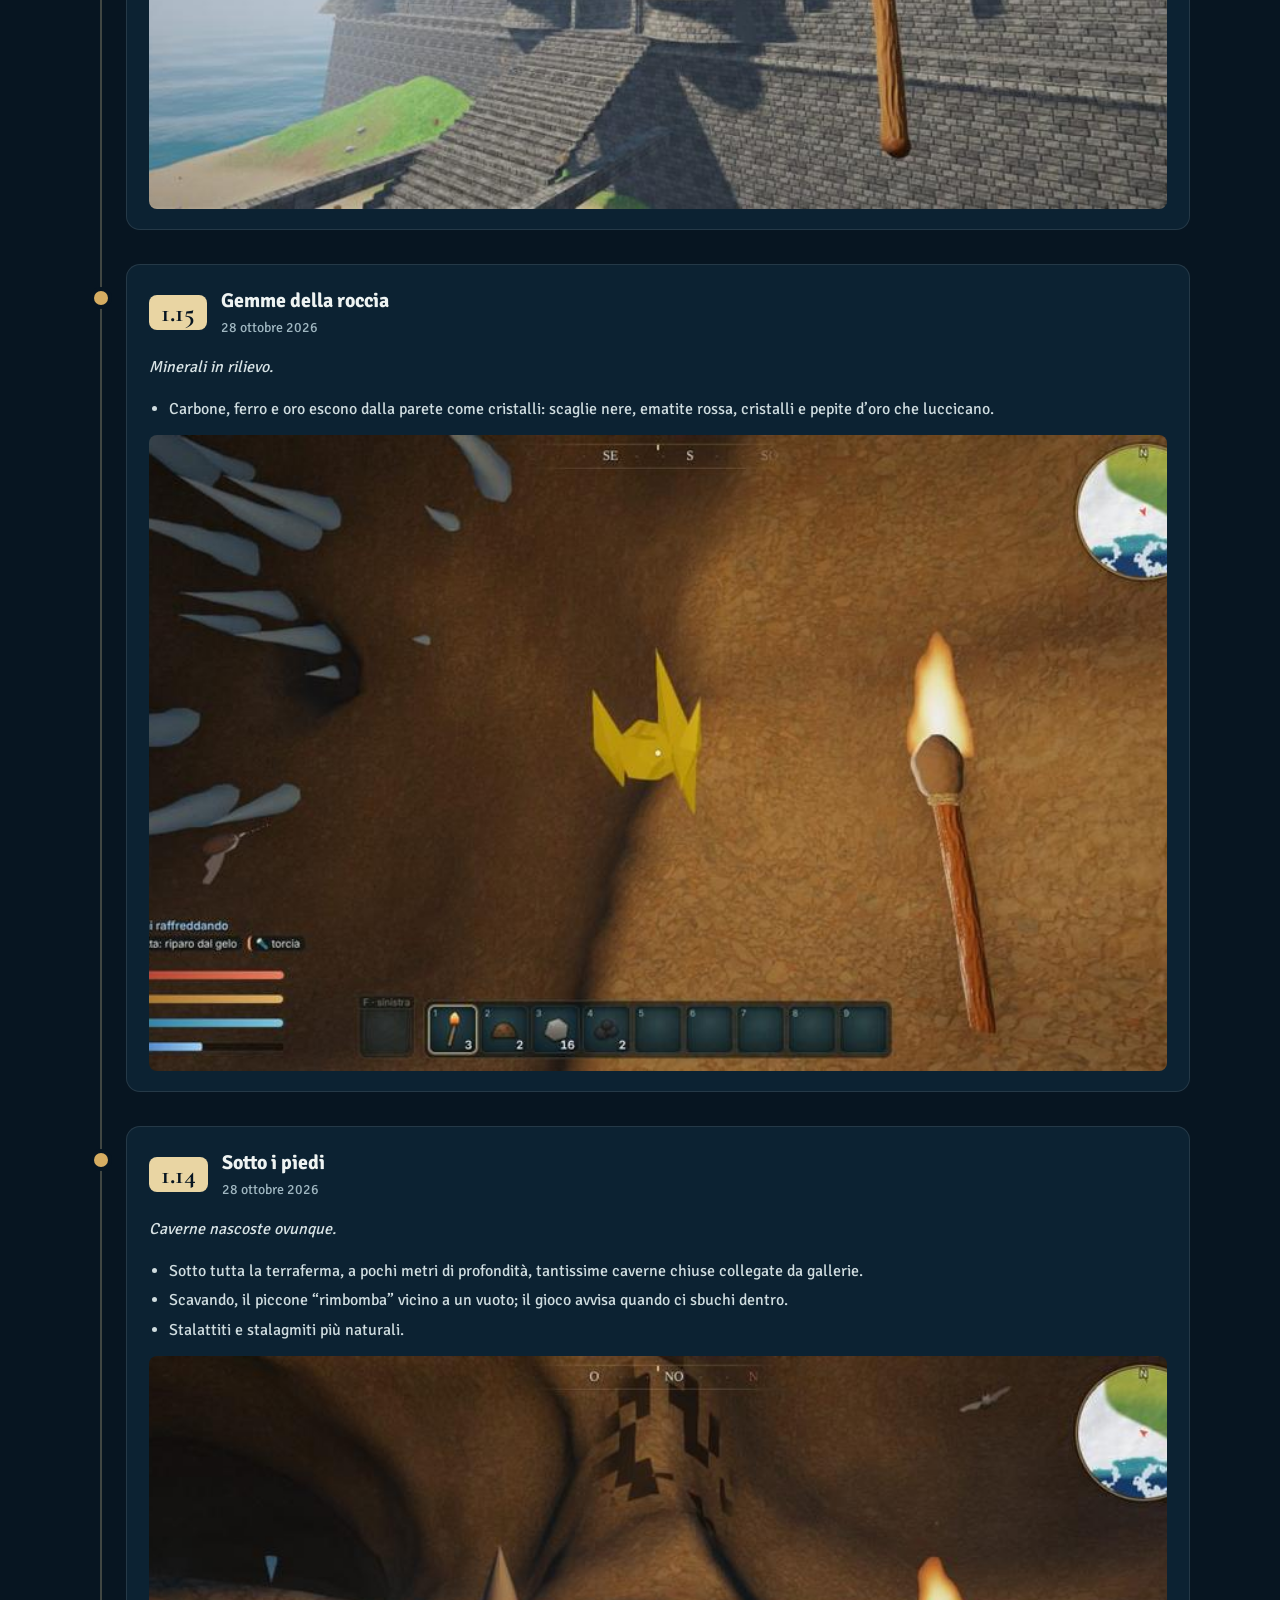
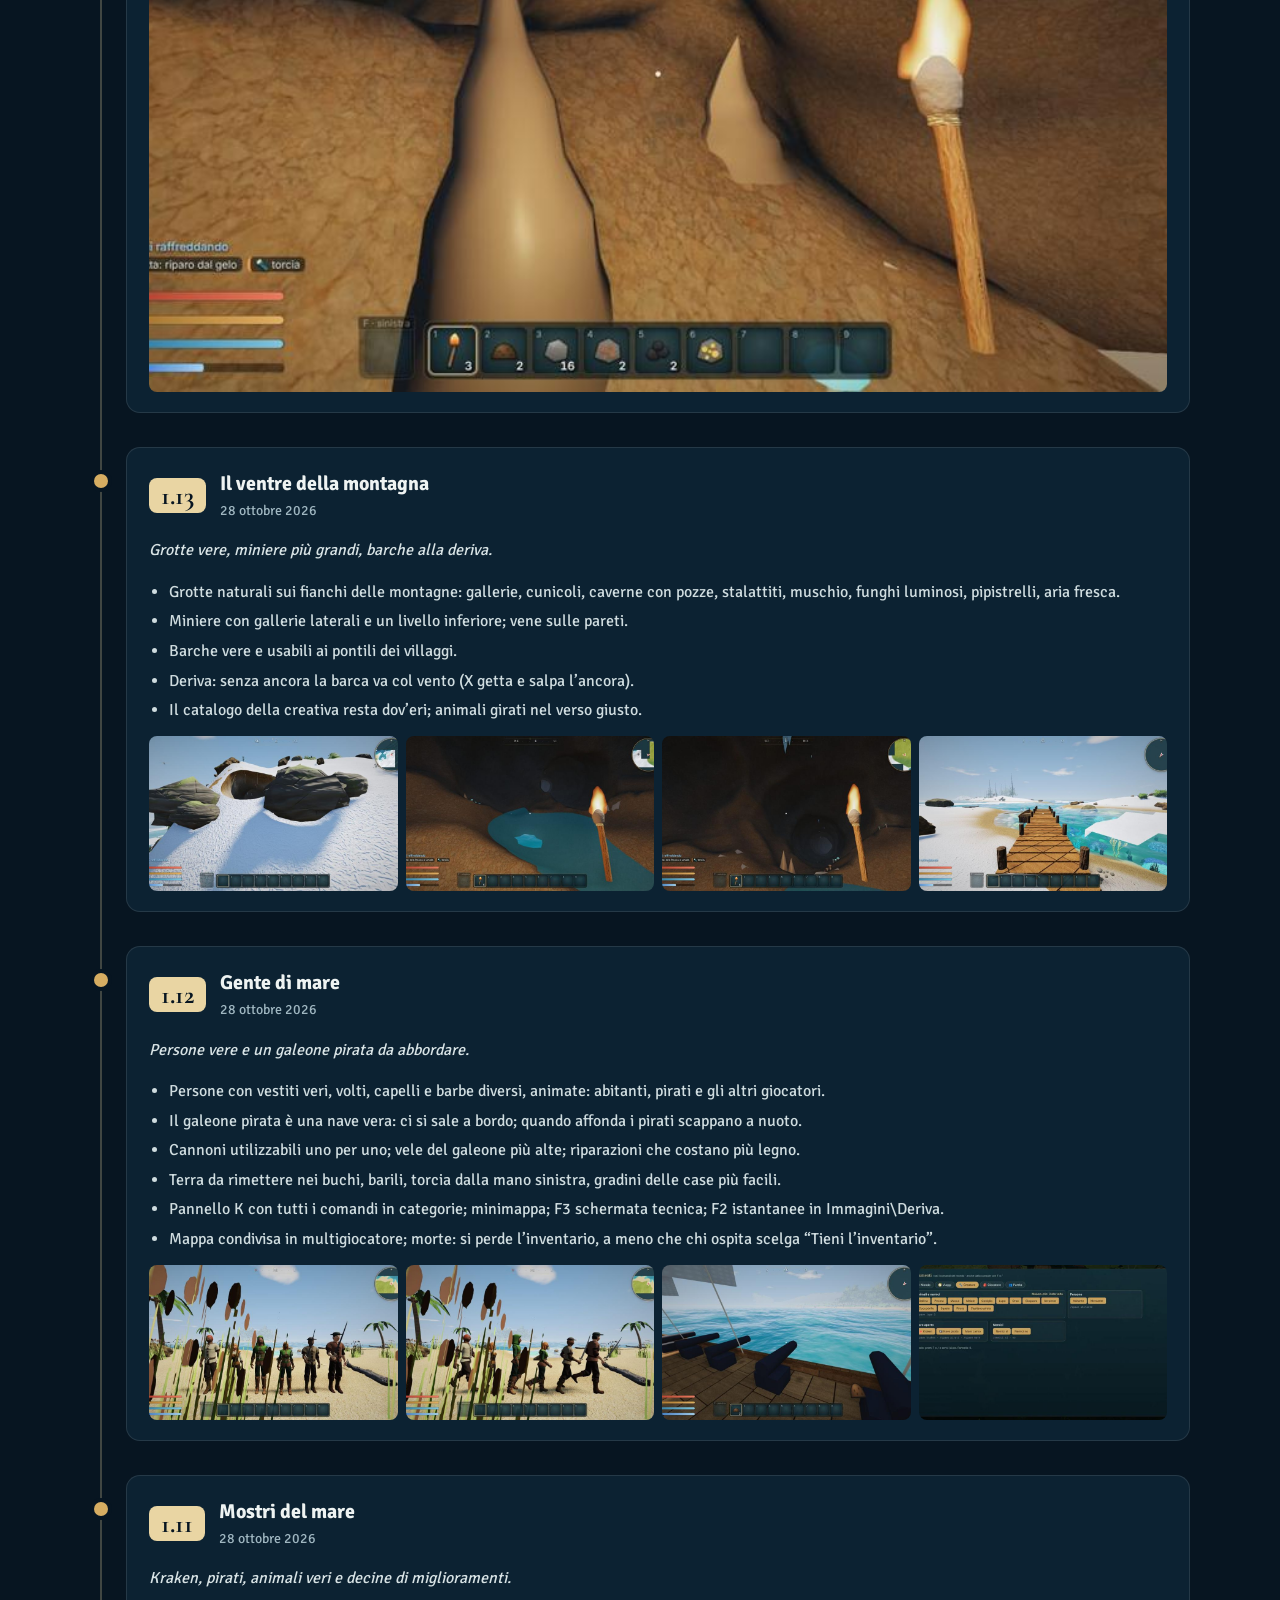
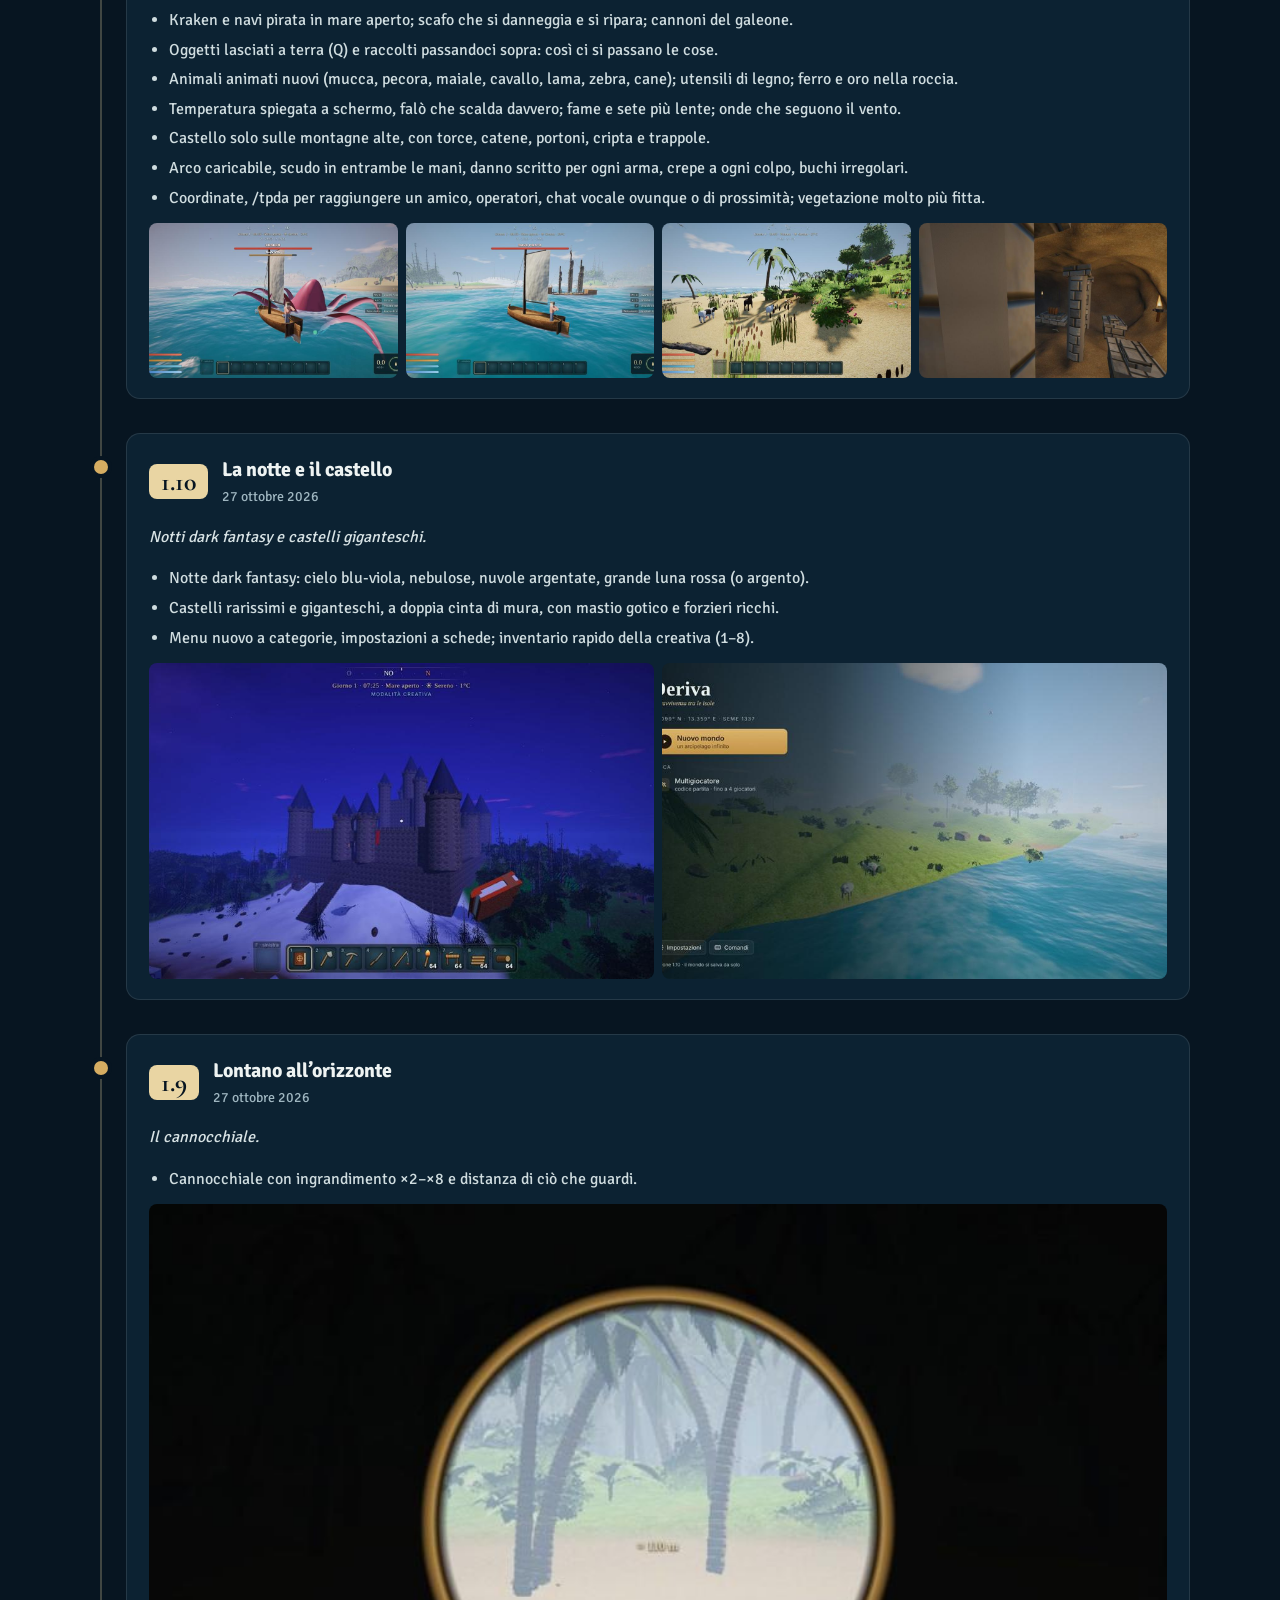
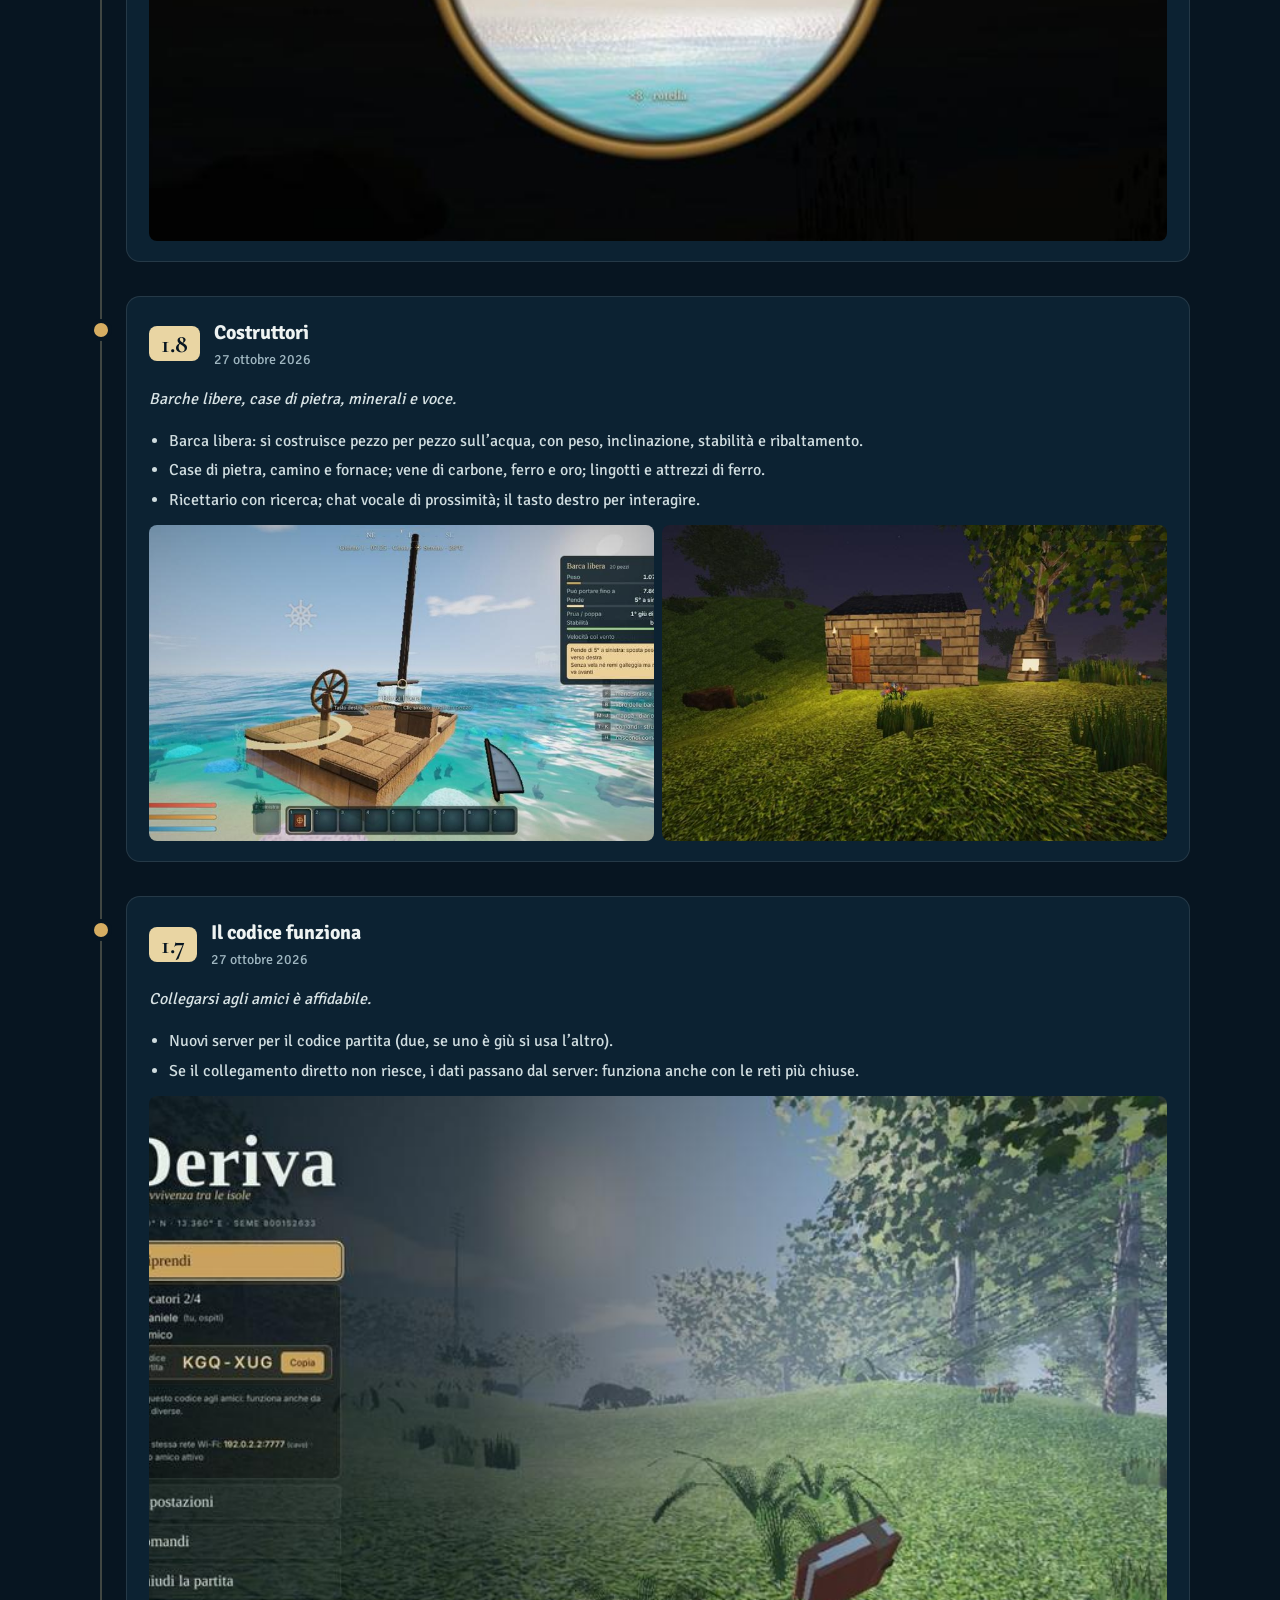
==== commit ff029bfb: "Deriva 1.22.2: Momenti tranquilli Co-Authored-By: Claude Opus 5.5 <noreply@anthropic.com> Claude-Ses" ====
--- a/evoluzione.html
+++ b/evoluzione.html
@@ -5,8 +5,9 @@
 <link href="https://fonts.googleapis.com/css2?family=Cormorant+Garamond:wght@500;600;700&family=Signika:wght@400;500;600&display=swap" rel="stylesheet">
 <link rel="stylesheet" href="stile.css"></head><body>
 <header class="top"><a class="brand" href="index.html">Deriva</a><nav><a href="index.html#gioco">Il gioco</a><a href="evoluzione.html">Evoluzione</a><a href="index.html#prossimamente">Prossimamente</a><a href="index.html#proposte">Proposte</a><a class="btn sm" href="https://github.com/danielemazze/Deriva/releases/latest/download/Deriva-Windows.zip">Scarica</a></nav></header>
-<main class="wrap evo"><h1 class="ptitle">Evoluzione</h1><p class="sub">Tutte le versioni di Deriva, dalla più recente alla prima: 26 tappe.</p>
-<div class="timeline"><article class="ver" id="v1.22.1"><div class="vhead"><span class="vnum">1.22.1</span><div><h3>Cannoni a posto</h3><p class="date">7 novembre 2026</p></div></div>
+<main class="wrap evo"><h1 class="ptitle">Evoluzione</h1><p class="sub">Tutte le versioni di Deriva, dalla più recente alla prima: 27 tappe.</p>
+<div class="timeline"><article class="ver" id="v1.22.2"><div class="vhead"><span class="vnum">1.22.2</span><div><h3>Momenti tranquilli</h3><p class="date">7 novembre 2026</p></div></div>
+ <p class="vs">Una colonna sonora per i momenti di calma e una mira più comoda da vicino.</p><ul><li>Il brano «chill» arriva quando non c’è nessun pericolo da almeno mezzo minuto: in nave senza pirati né kraken in vista, esplorando, di notte. Non si ripete in loop: suona una volta, poi passano da 6 a 12 minuti prima che torni.</li><li>Se arriva un pericolo (una nave pirata, il kraken, un animale feroce, un covo vicino, un colpo preso) la musica sfuma.</li><li>Mira: quando sei appiccicato a qualcosa la vista partiva già dentro l’oggetto e non lo prendeva. Ora conta anche così, e da vicino la mira è un po’ più larga, per cui basta guardarlo.</li></ul></article><article class="ver" id="v1.22.1"><div class="vhead"><span class="vnum">1.22.1</span><div><h3>Cannoni a posto</h3><p class="date">7 novembre 2026</p></div></div>
  <p class="vs">Sistemati il cannone da terra, il pavimento del mastio e i colori dei personaggi nuovi.</p><ul><li>Il cannone da terra non si colpisce più da solo: prima la palla appena uscita dalla canna lo prendeva in pieno e lo faceva saltare.</li><li>A e D, e anche il mouse, girano la canna dalla parte giusta.</li><li>Il pavimento del mastio era una lastra alta mezzo metro sopra quello calpestabile: guardie, forziere e tappeto ci sparivano dentro. Ora è alla stessa altezza.</li><li>Nella versione per Windows i personaggi nuovi (guardie, Morak, Arissa, Erika, la piratessa) comparivano bianchi: le loro texture ora si caricano in un altro modo e hanno i loro colori.</li><li>Con la ciurma a bordo, in basso restano scritti i comandi: O per gli ordini, poi un numero da 1 a 9; la prima volta un avviso lo spiega.</li></ul><div class="vimg"><img src="img/mastio_1221.jpg" alt="Deriva 1.22.1" loading="lazy"></div></article><article class="ver" id="v1.22"><div class="vhead"><span class="vnum">1.22</span><div><h3>La tua ciurma</h3><p class="date">7 novembre 2026</p></div></div>
  <p class="vs">Gli abitanti si reclutano e salgono sulla tua nave; castelli, villaggi e covi si smontano a blocchi.</p><ul><li>Recluta: parlando con un abitante si apre la scheda Recluta, con il suo mestiere (cannoniere, carpentiere, nostromo o combattente), il prezzo e la paga di ogni giorno. Dopo tre giorni senza paga se ne va.</li><li>La ciurma ti segue a terra e sale da sola sulla tua nave, fino ai posti che la nave ha (dal galeone in su sono tanti). Con O si apre il menu degli ordini: fuoco a volontà, solo a sinistra o a destra, cessate il fuoco, riparate lo scafo, più vele, ammainate, arrembaggio, seguitemi.</li><li>All’arrembaggio i combattenti saltano sulla nave pirata vicina: se vincono, la nave diventa tua.</li><li>Tutto si smonta: il piccone rompe la pietra, l’ascia il legno. Castelli, villaggi e covi si aprono a blocchi di 3 metri, che spariscono davvero (si passa attraverso) e danno muri e pavimenti da ripiazzare dove vuoi. Anche letti, falò e bauli dei villaggi, tranne quelli chiusi a chiave.</li><li>Laguna: vicino alle isole calde l’acqua bassa è turchese e limpida, con i riflessi del sole che si muovono sul fondo.</li><li>Neve con la sua trama e il suo rilievo; i banchi di ghiaccio hanno i bordi morbidi e uno spessore vero.</li><li>Pozzo con verricello, corda e tettoia; bancarella con il bancone, la tenda a strisce, le cassette di frutta e le ceste; cassero del vascello con pareti inclinate, finestre e una poppa scolpita.</li></ul><div class="vimg"><img src="img/ciurma_122.jpg" alt="Deriva 1.22" loading="lazy"><img src="img/smonta_122.jpg" alt="Deriva 1.22" loading="lazy"><img src="img/luoghi_122.jpg" alt="Deriva 1.22" loading="lazy"></div></article><article class="ver" id="v1.21.2"><div class="vhead"><span class="vnum">1.21.2</span><div><h3>Tetti a 45 gradi</h3><p class="date">6 novembre 2026</p></div></div>
  <p class="vs">Tetti più ripidi, il frontone rifatto e il mastio senza la lastra finta.</p><ul><li>Il tetto sale di 3 metri su 3, a 45 gradi; anche quelli già costruiti.</li><li>Il frontone è un muro tagliato in diagonale a 45 gradi, con lo stesso bordo di legno del muro: due affiancati chiudono il triangolo sotto il tetto.</li><li>Castello: le cornici del mastio erano lastre piene, senza collisione, che tagliavano l’ingresso e l’interno a 3, 12, 21 e 30 metri. Ora girano solo fuori, sulle pareti, e si fermano davanti al portone.</li></ul><div class="vimg"><img src="img/tetti_1212.jpg" alt="Deriva 1.21.2" loading="lazy"><img src="img/mastio_1212.jpg" alt="Deriva 1.21.2" loading="lazy"></div></article><article class="ver" id="v1.21.1"><div class="vhead"><span class="vnum">1.21.1</span><div><h3>Gente nuova</h3><p class="date">6 novembre 2026</p></div></div>
@@ -32,4 +33,4 @@
  <p class="vs">Meteo, scavo, biomi estremi e un mondo più vivo.</p><ul><li>Mano sinistra (torcia, scudo, cibo, cannocchiale) e vestiti contro caldo e freddo.</li><li>Meteo vero: pioggia, temporali con fulmini, caldo torrido, neve; fasi lunari; gorghi in mare aperto col vento forte.</li><li>Nuovi biomi: neve con mare ghiacciato e vulcani con lava e ossidiana; laghetti di montagna con cascate.</li><li>Scavo con piccone e pala: tunnel, cantine, case dentro la montagna.</li><li>Trappole, animali che ti seguono e si riproducono; rovine, miniere e accampamenti con forzieri.</li><li>Console dei comandi (T) e pannello Strumenti (K); grafica adattiva.</li></ul><div class="vimg"><img src="img/f_gorgo.jpg" alt="Deriva 1.5" loading="lazy"><img src="img/nb_vulcano.jpg" alt="Deriva 1.5" loading="lazy"><img src="img/nb_neve.jpg" alt="Deriva 1.5" loading="lazy"><img src="img/sc_miniera_dentro.jpg" alt="Deriva 1.5" loading="lazy"></div></article><article class="ver" id="v1.0–1.4"><div class="vhead"><span class="vnum">1.0 – 1.4</span><div><h3>Il mondo si allarga</h3><p class="date">22 ottobre 2026</p></div></div>
  <p class="vs">Biomi, villaggi, missioni, nemici: nasce l’avventura.</p><ul><li>Mondi multipli (esporta e importa), modalità creativa, vento regolabile da 0 a 10.</li><li>Biomi: pianura, foresta, foresta pluviale, giungla, deserto, montagne innevate.</li><li>Barca a remi con due remi veri, piccolo veliero con ponte calpestabile; canoa, catamarano e galeone da sbloccare con i progetti.</li><li>Villaggi diversi per bioma (coloniali, case sugli alberi, palafitte, fattorie, baite, borghi di pietra), fari, relitti, covi dei pirati.</li><li>Abitanti con dialoghi, missioni a stelle, mercanti in dobloni, locande, mappa che si disegna esplorando, diario, oggetti rari, mappe del tesoro.</li><li>Nemici (pirati, lupi, orsi, giaguari, serpenti, coccodrilli, squali), disattivabili; arco, pistola, lancia e sciabola.</li><li>Codice partita per giocare insieme via internet.</li></ul><div class="vimg"><img src="img/vil_palafitte.jpg" alt="Deriva 1.0 – 1.4" loading="lazy"><img src="img/poi_faro_notte.jpg" alt="Deriva 1.0 – 1.4" loading="lazy"><img src="img/poi_dialogo.jpg" alt="Deriva 1.0 – 1.4" loading="lazy"><img src="img/fin_squalo.jpg" alt="Deriva 1.0 – 1.4" loading="lazy"></div></article><article class="ver" id="v0.2"><div class="vhead"><span class="vnum">0.2</span><div><h3>Un gioco vero</h3><p class="date">21 ottobre 2026</p></div></div>
  <p class="vs">Da pagina del browser a programma per Windows, con gli amici.</p><ul><li>Deriva.exe per Windows.</li><li>Multigiocatore fino a 4 giocatori, nome a scelta, fuoco amico, FPS e ping.</li><li>Grafica fotorealistica: texture fotografiche e modelli scansionati di rocce, scogliere, felci, funghi e alberi.</li></ul><div class="vimg"><img src="img/real_spiaggia.jpg" alt="Deriva 0.2" loading="lazy"><img src="img/v3_panorama.jpg" alt="Deriva 0.2" loading="lazy"><img src="img/mp_game.jpg" alt="Deriva 0.2" loading="lazy"></div></article><article class="ver" id="v0.1"><div class="vhead"><span class="vnum">0.1</span><div><h3>Il naufragio</h3><p class="date">21 ottobre 2026</p></div></div>
- <p class="vs">Il primo prototipo: un’isola, il mare e una zattera da costruire.</p><ul><li>Mondo in prima persona: isola tropicale, spiaggia, mare con onde e barriera corallina.</li><li>Raccolta di legno, pietra e fibra; inventario con creazione 3×3 e banco da lavoro 5×5.</li><li>Libro del costruttore: si traccia la sagoma della barca sul mare e la si monta pezzo per pezzo.</li><li>Zattera e barca a vela; fame e sete; giorno e notte; animali e pesci.</li></ul><div class="vimg"><img src="img/final_spiaggia.jpg" alt="Deriva 0.1" loading="lazy"><img src="img/final_vela.jpg" alt="Deriva 0.1" loading="lazy"></div></article></div></main><footer><p>Deriva · sopravvivenza ed esplorazione tra le isole · versione 1.22.1</p><p class="small">Texture ambientCG (CC0) · personaggi e animazioni Mixamo · modelli Quaternius (CC0)</p></footer></body></html>+ <p class="vs">Il primo prototipo: un’isola, il mare e una zattera da costruire.</p><ul><li>Mondo in prima persona: isola tropicale, spiaggia, mare con onde e barriera corallina.</li><li>Raccolta di legno, pietra e fibra; inventario con creazione 3×3 e banco da lavoro 5×5.</li><li>Libro del costruttore: si traccia la sagoma della barca sul mare e la si monta pezzo per pezzo.</li><li>Zattera e barca a vela; fame e sete; giorno e notte; animali e pesci.</li></ul><div class="vimg"><img src="img/final_spiaggia.jpg" alt="Deriva 0.1" loading="lazy"><img src="img/final_vela.jpg" alt="Deriva 0.1" loading="lazy"></div></article></div></main><footer><p>Deriva · sopravvivenza ed esplorazione tra le isole · versione 1.22.2</p><p class="small">Texture ambientCG (CC0) · personaggi e animazioni Mixamo · modelli Quaternius (CC0)</p></footer></body></html>
